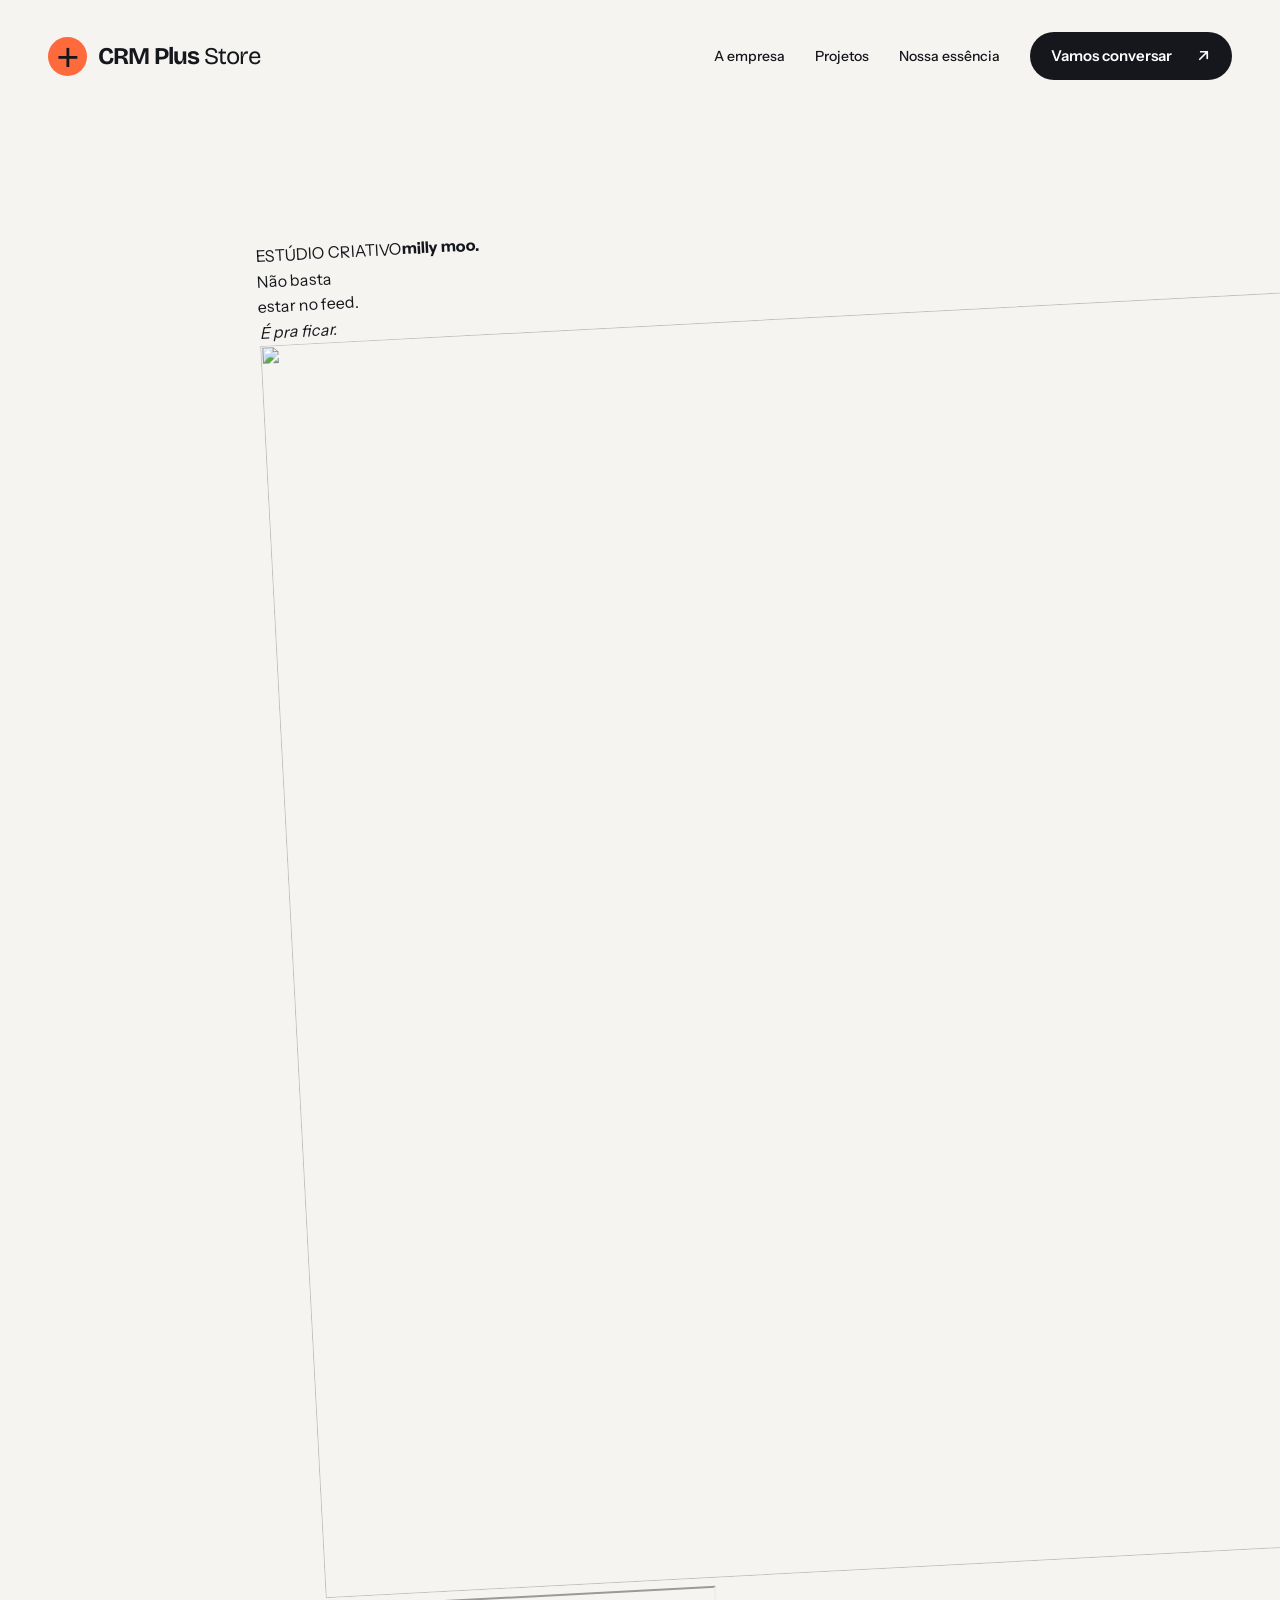
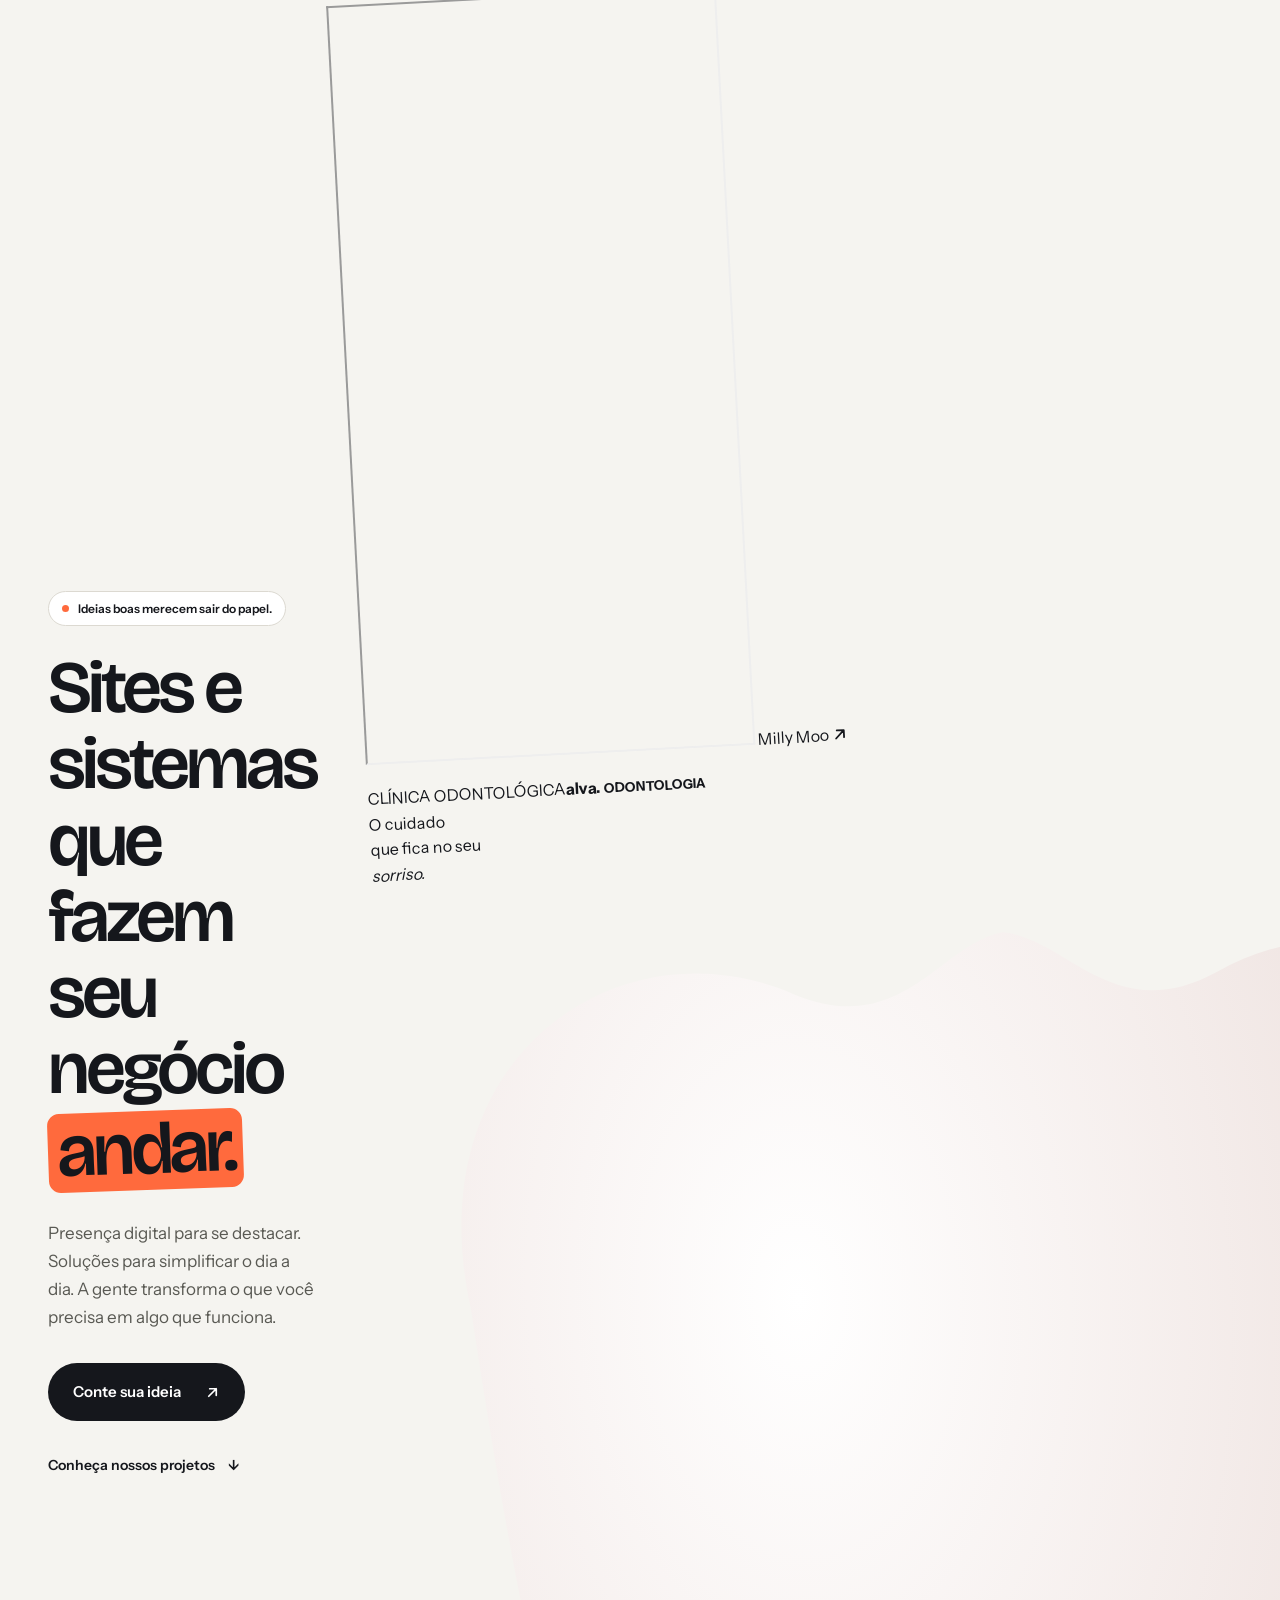
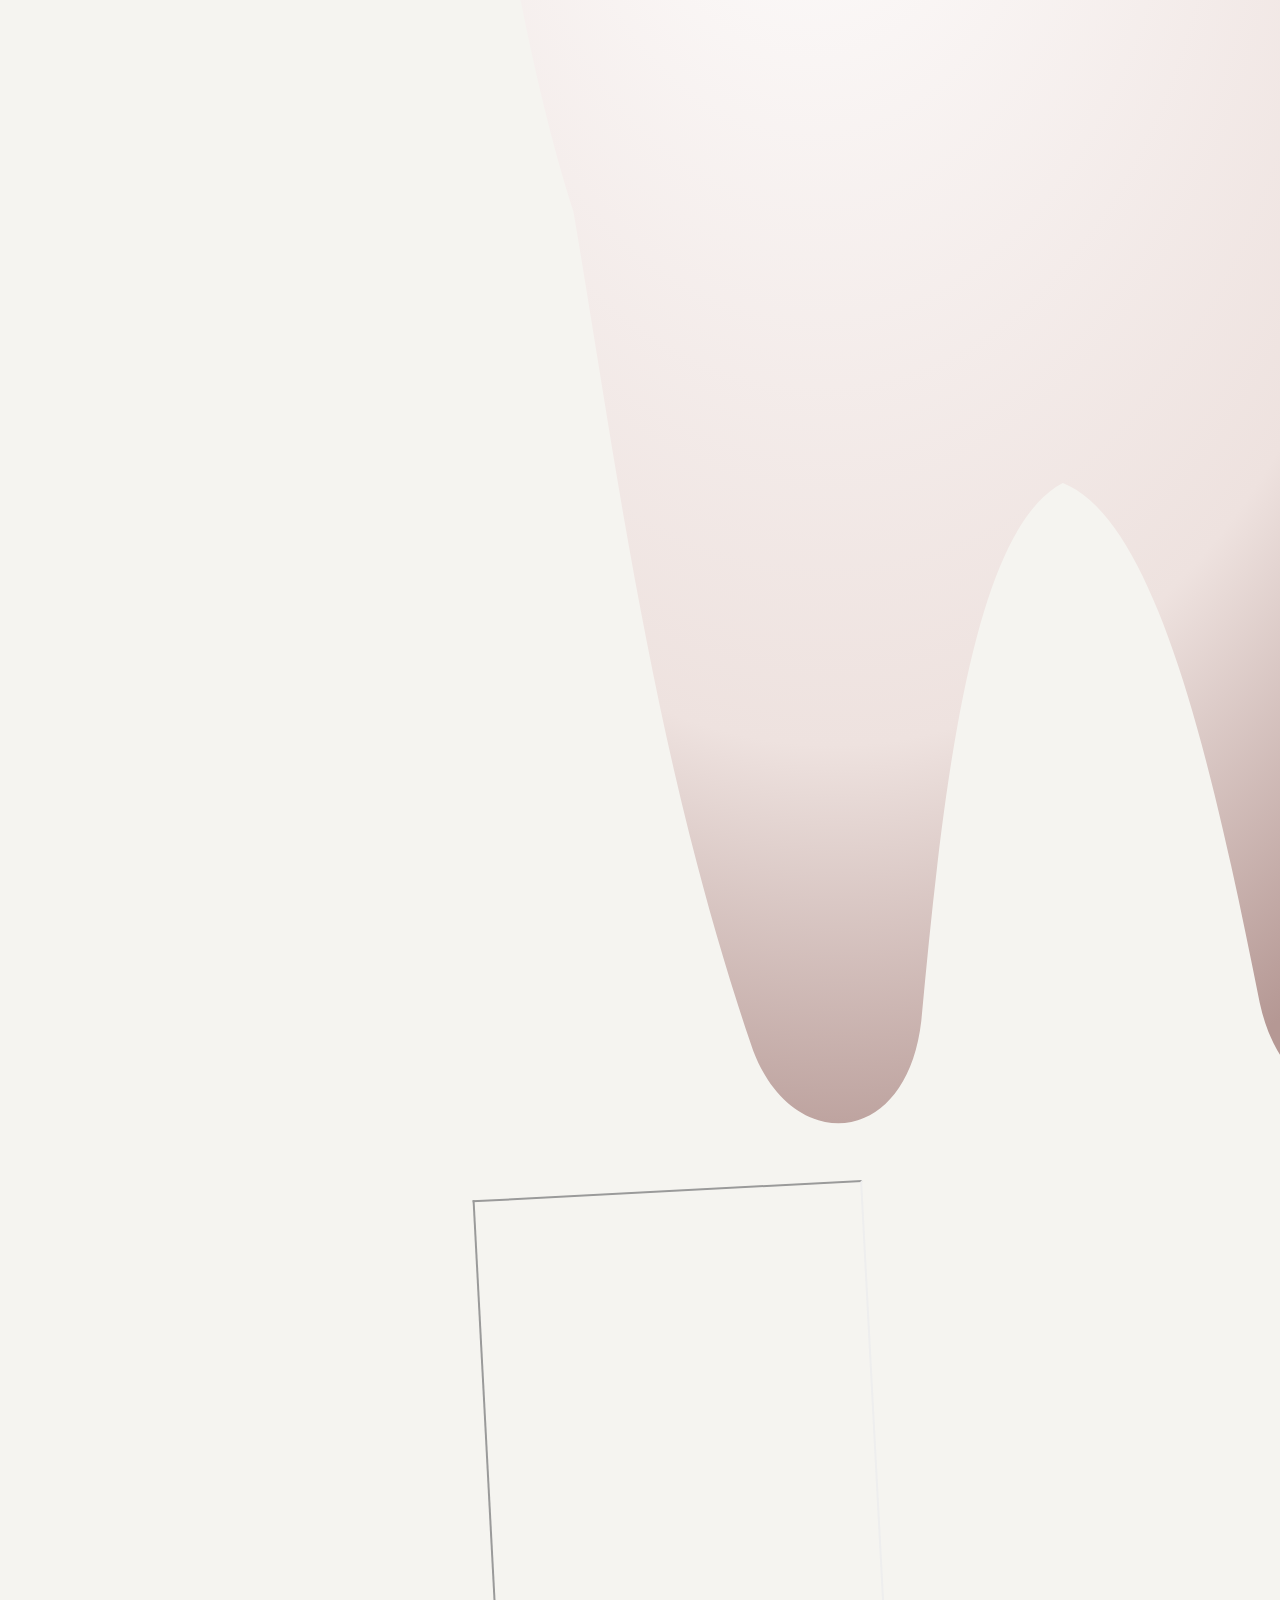
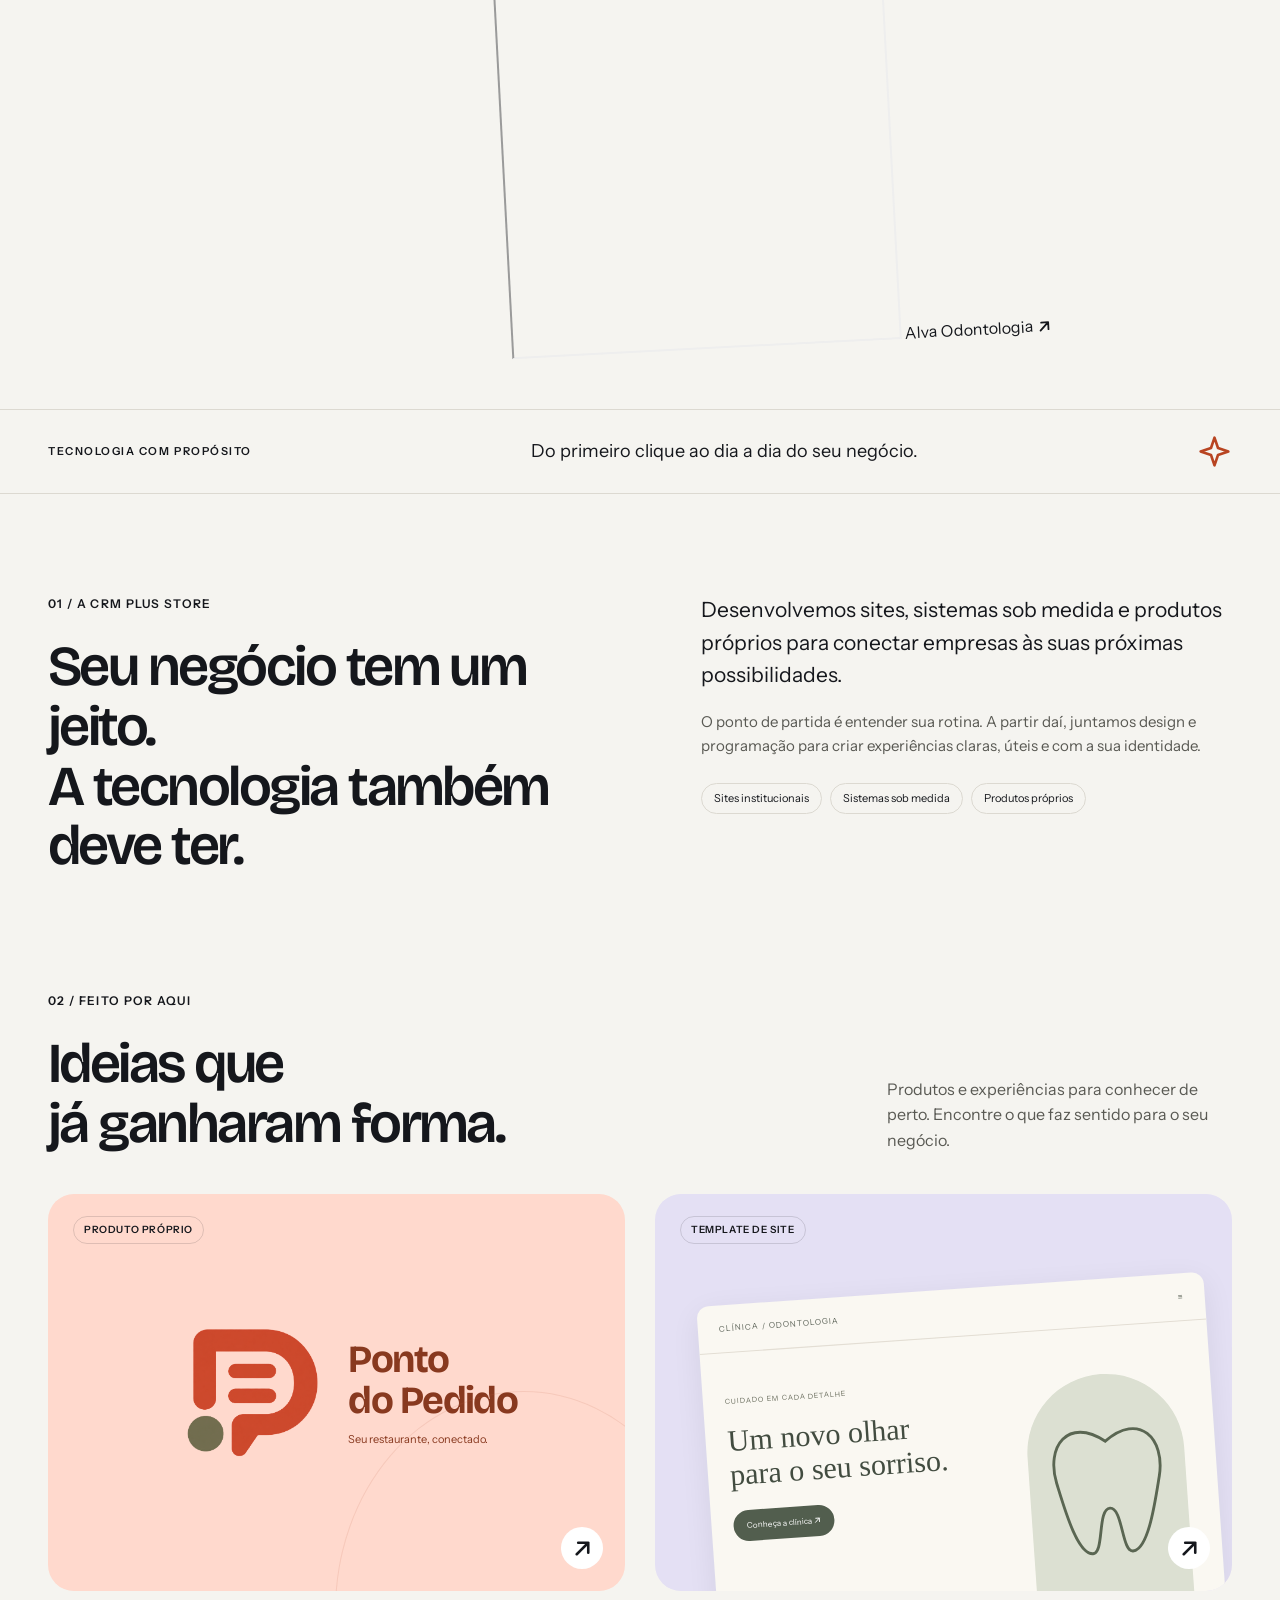
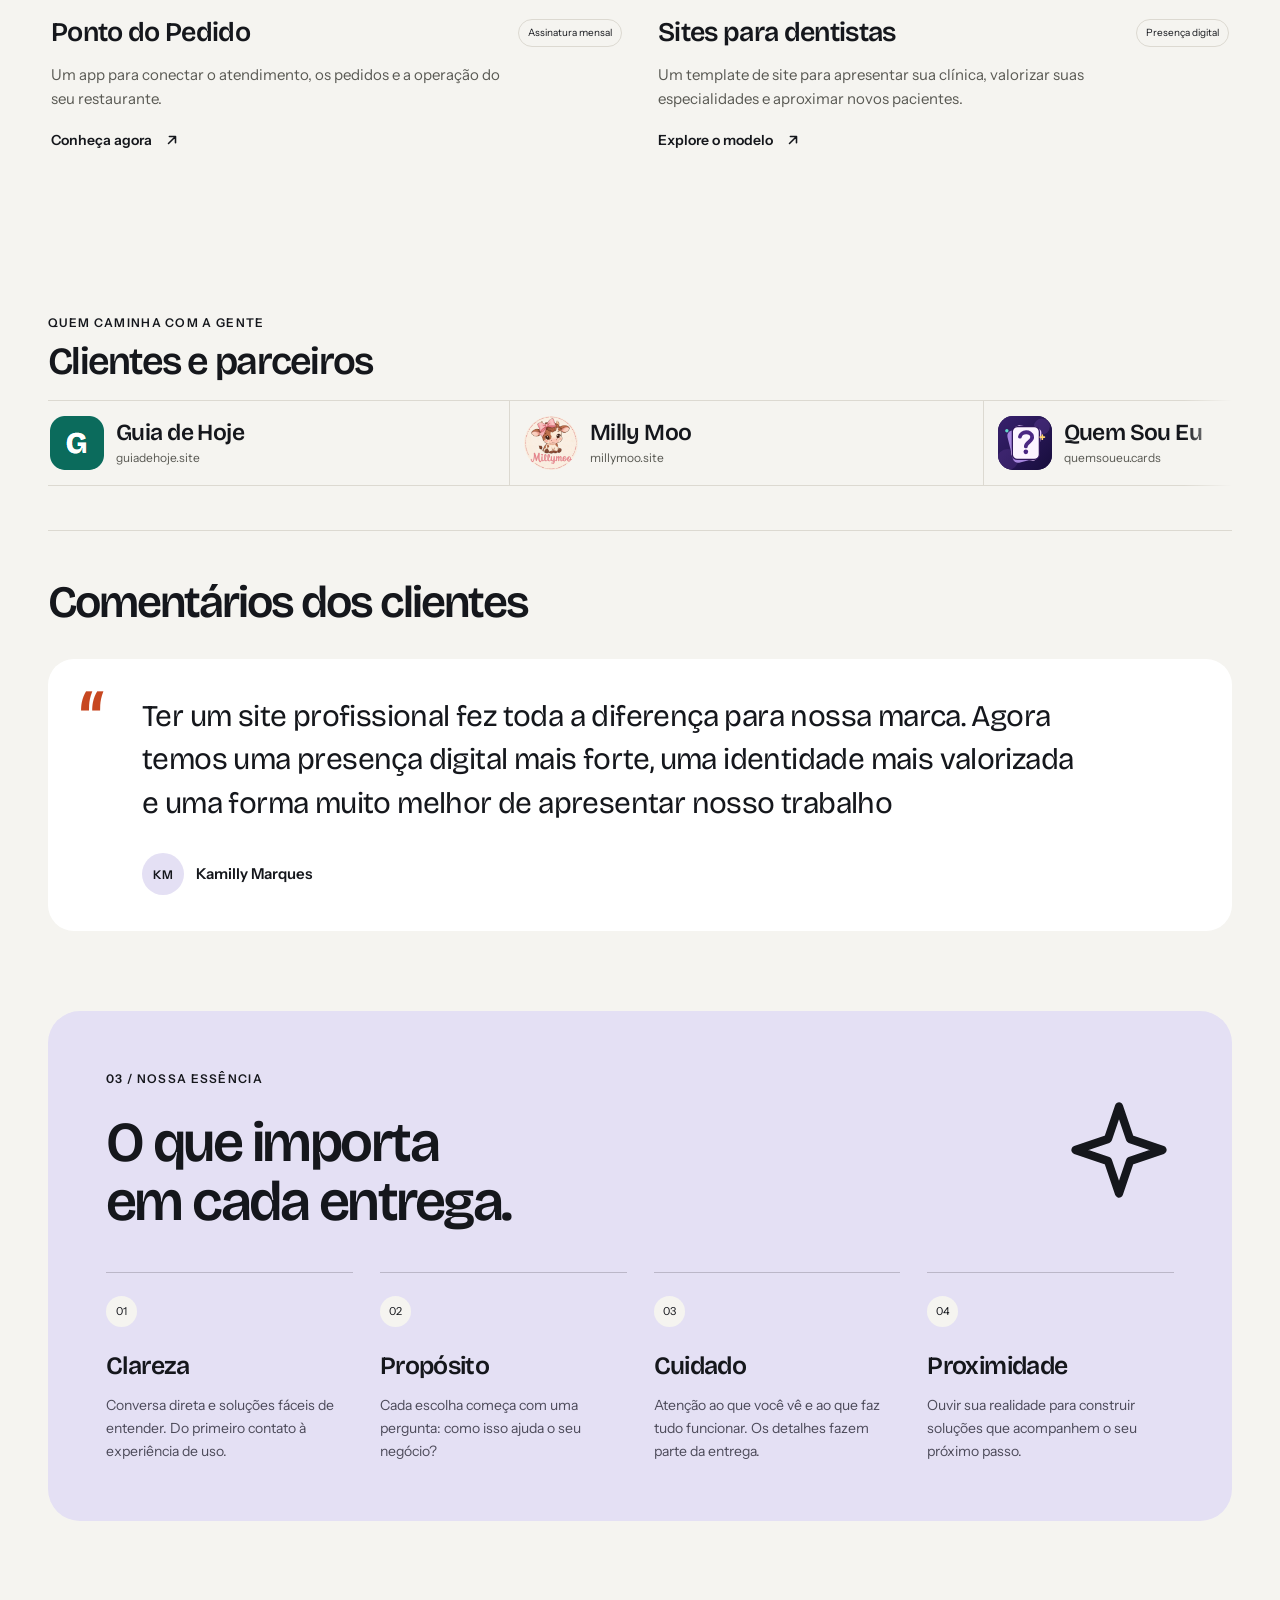
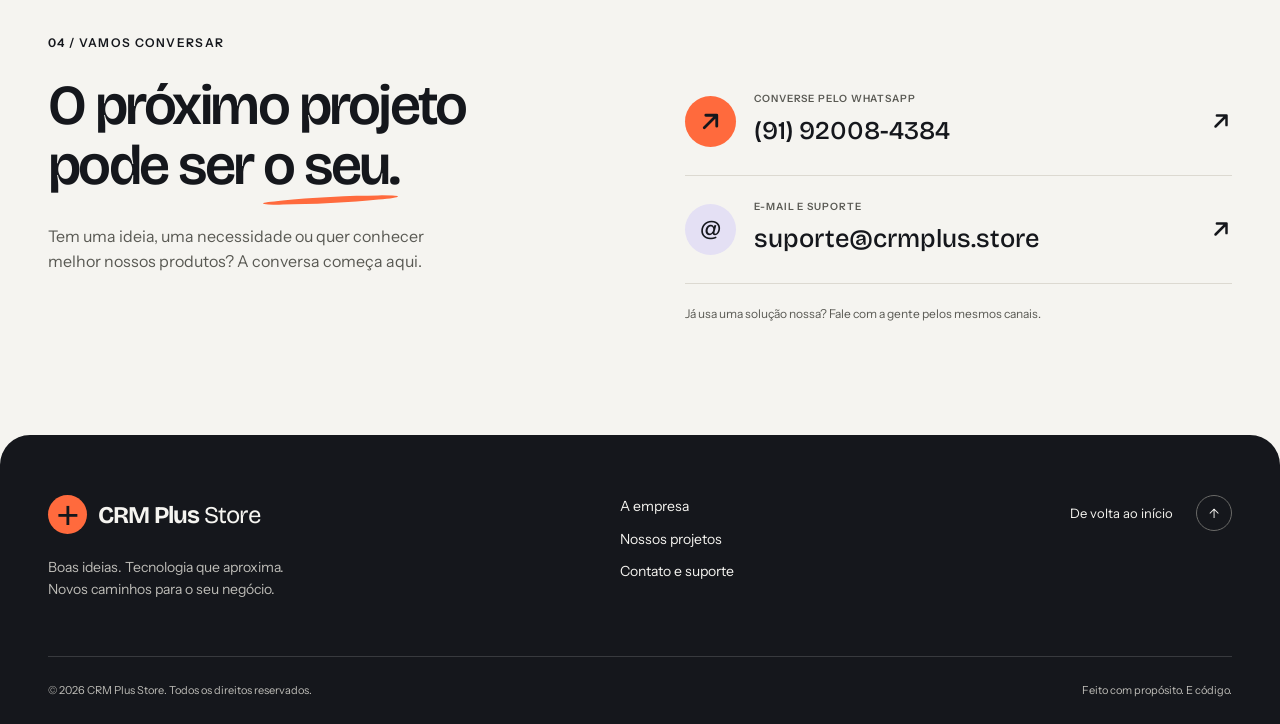
==== index.html @ fe1ead74 "Troca quatro quadros por vitrines reais dos apps" ====
<!doctype html>
<html lang="pt-BR">
<head>
<meta charset="utf-8"><meta name="viewport" content="width=device-width,initial-scale=1">
<title>CRM Plus Store | Desenvolvimento de Sites e Sistemas</title>
<meta name="description" content="Desenvolvimento de sites institucionais, sistemas sob medida e produtos próprios. Conheça a CRM Plus Store e converse sobre seu projeto pelo WhatsApp.">
<meta name="theme-color" content="#f5f4f0"><link rel="canonical" href="https://crmplus.store/">
<meta property="og:title" content="CRM Plus Store | Desenvolvimento de Sites e Sistemas"><meta property="og:description" content="Desenvolvimento de sites institucionais, sistemas sob medida e produtos próprios. Conheça a CRM Plus Store e converse sobre seu projeto pelo WhatsApp."><meta property="og:type" content="website"><meta property="og:url" content="https://crmplus.store/"><meta property="og:locale" content="pt_BR">
<link rel="icon" href="assets/favicon.svg" type="image/svg+xml"><link rel="preload" href="assets/bricolage.woff2" as="font" type="font/woff2" crossorigin><link rel="stylesheet" href="styles.css"><script src="script.js" defer></script>
<meta name="robots" content="index,follow,max-image-preview:large">
<meta property="og:site_name" content="CRM Plus Store">
<meta property="og:image" content="https://crmplus.store/assets/og-crmplus.png">
<meta property="og:image:width" content="1200"><meta property="og:image:height" content="630">
<meta property="og:image:type" content="image/png">
<meta property="og:image:alt" content="CRM Plus Store — Sites e sistemas para seu negócio andar.">
<meta name="twitter:card" content="summary_large_image">
<meta name="twitter:title" content="CRM Plus Store | Desenvolvimento de Sites e Sistemas">
<meta name="twitter:description" content="Desenvolvimento de sites institucionais, sistemas sob medida e produtos próprios. Conheça a CRM Plus Store e converse sobre seu projeto pelo WhatsApp.">
<meta name="twitter:image" content="https://crmplus.store/assets/og-crmplus.png">
<meta name="twitter:image:alt" content="CRM Plus Store — Sites e sistemas para seu negócio andar.">
<script type="application/ld+json">{"@context":"https://schema.org","@graph":[{"@type":"Organization","@id":"https://crmplus.store/#organization","name":"CRM Plus Store","url":"https://crmplus.store/","email":"suporte@crmplus.store","telephone":"+5591920084384","contactPoint":{"@type":"ContactPoint","contactType":"customer support","telephone":"+5591920084384","email":"suporte@crmplus.store","availableLanguage":"Portuguese"}},{"@type":"WebSite","@id":"https://crmplus.store/#website","url":"https://crmplus.store/","name":"CRM Plus Store","inLanguage":"pt-BR","publisher":{"@id":"https://crmplus.store/#organization"}},{"@type":"WebPage","@id":"https://crmplus.store/#webpage","url":"https://crmplus.store/","name":"CRM Plus Store | Desenvolvimento de Sites e Sistemas","description":"Desenvolvimento de sites institucionais, sistemas sob medida e produtos próprios. Conheça a CRM Plus Store e converse sobre seu projeto pelo WhatsApp.","inLanguage":"pt-BR","isPartOf":{"@id":"https://crmplus.store/#website"},"about":{"@id":"https://crmplus.store/#organization"}}]}</script>
</head>
<body id="topo">
<a class="skip" href="#principal">Pular para o conteúdo</a>
<header class="header wrap"><a class="brand" href="#topo" aria-label="CRM Plus Store — início"><span class="brand-mark" aria-hidden="true">+</span><span>CRM Plus <span class="brand-light">Store</span></span></a><button class="menu-toggle" aria-expanded="false" aria-controls="menu">Menu <span aria-hidden="true">+</span></button><nav id="menu" aria-label="Principal"><a href="#sobre">A empresa</a><a href="#projetos">Projetos</a><a href="#valores">Nossa essência</a><a class="button small" href="#contato">Vamos conversar <span aria-hidden="true"><svg class="inline-icon" aria-hidden="true" viewBox="0 0 16 16" focusable="false"><path d="M4 12 12 4M5 4h7v7"/></svg></span></a></nav></header>
<main id="principal">
<section class="hero wrap" aria-labelledby="hero-title"><div class="hero-copy"><span class="eyebrow pill"><i></i> Ideias boas merecem sair do papel.</span><h1 id="hero-title">Sites e sistemas que fazem seu negócio <span class="highlight">andar.</span></h1><p>Presença digital para se destacar. Soluções para simplificar o dia a dia. A gente transforma o que você precisa em algo que funciona.</p><div class="actions"><a class="button" href="https://wa.me/5591920084384?text=Ol%C3%A1!%20Quero%20conversar%20sobre%20um%20projeto." target="_blank" rel="noopener noreferrer">Conte sua ideia <span aria-hidden="true"><svg class="inline-icon" aria-hidden="true" viewBox="0 0 16 16" focusable="false"><path d="M4 12 12 4M5 4h7v7"/></svg></span></a><a class="text-link" href="#projetos">Conheça nossos projetos <span aria-hidden="true">↓</span></a></div></div>
<div class="hero-art" aria-label="Prévias dos projetos da CRM Plus Store">
<div class="showcase-tile showcase-milly" data-live-url="https://millymoo.site/" aria-label="Milly Moo">
<div class="showcase-backup showcase-backup-milly" aria-hidden="true"><span class="backup-kicker">ESTÚDIO CRIATIVO</span><strong>milly moo<span>.</span></strong><p>Não basta<br>estar no feed.<br><em>É pra ficar.</em></p><img src="https://millymoo.site/assets/milly-mascote.webp" alt="" width="1254" height="1254" decoding="async" loading="lazy"/></div>
<iframe class="showcase-frame" title="Prévia do site Milly Moo" aria-hidden="true" tabindex="-1" width="390" height="760" loading="lazy" sandbox="allow-scripts allow-same-origin" referrerpolicy="strict-origin-when-cross-origin"></iframe>
<a class="showcase-hitarea" href="https://millymoo.site/" target="_blank" rel="noopener noreferrer" aria-label="Abrir Milly Moo em uma nova aba"><span class="showcase-caption">Milly Moo <svg class="inline-icon" aria-hidden="true" viewBox="0 0 16 16" focusable="false"><path d="M4 12 12 4M5 4h7v7"/></svg></span></a>
</div>
<div class="showcase-tile showcase-pedido" data-live-url="https://pontodopedido.vercel.app/" aria-label="Ponto do Pedido">
<div class="showcase-backup showcase-backup-pedido" aria-hidden="true"><span class="backup-kicker">GESTÃO PARA RESTAURANTES</span><img src="assets/ponto-do-pedido.png" alt="" width="1280" height="1280" decoding="async" loading="lazy"/><strong>Ponto do<br>Pedido</strong><small>Seu restaurante, conectado.</small></div>
<iframe class="showcase-frame" title="Prévia do site Ponto do Pedido" aria-hidden="true" tabindex="-1" width="390" height="760" loading="lazy" sandbox="allow-scripts allow-same-origin" referrerpolicy="strict-origin-when-cross-origin"></iframe>
<a class="showcase-hitarea" href="https://pontodopedido.vercel.app/" target="_blank" rel="noopener noreferrer" aria-label="Abrir Ponto do Pedido em uma nova aba"><span class="showcase-caption">Ponto do Pedido <svg class="inline-icon" aria-hidden="true" viewBox="0 0 16 16" focusable="false"><path d="M4 12 12 4M5 4h7v7"/></svg></span></a>
</div>
<div class="showcase-tile showcase-alva" data-live-url="https://site-dentista-peach.vercel.app/" aria-label="Alva Odontologia">
<div class="showcase-backup showcase-backup-alva" aria-hidden="true"><span class="backup-kicker">CLÍNICA ODONTOLÓGICA</span><strong>alva<span>.</span><small> ODONTOLOGIA</small></strong><p>O cuidado<br>que fica no seu<br><em>sorriso.</em></p><span class="backup-arch"><svg viewBox="52 50 296 450" fill="none" aria-hidden="true"><defs><radialGradient id="showcase-tooth" cx="30%" cy="20%" r="84%"><stop stop-color="#fff"/><stop offset=".7" stop-color="#eee2df"/><stop offset="1" stop-color="#b59894"/></radialGradient></defs><path d="M70 150 C60 90 110 60 150 80 C175 92 185 70 200 68 C215 70 225 92 250 80 C290 60 340 90 330 150 C325 200 320 240 312 270 C305 330 300 400 280 470 C272 495 245 495 240 465 C232 410 222 350 200 340 C178 350 168 410 160 465 C155 495 128 495 120 470 C100 400 95 330 88 270 C80 240 75 200 70 150 Z" fill="url(#showcase-tooth)"/></svg></span></div>
<iframe class="showcase-frame" title="Prévia do site Alva Odontologia" aria-hidden="true" tabindex="-1" width="390" height="760" loading="lazy" sandbox="allow-scripts allow-same-origin" referrerpolicy="strict-origin-when-cross-origin"></iframe>
<a class="showcase-hitarea" href="https://site-dentista-peach.vercel.app/" target="_blank" rel="noopener noreferrer" aria-label="Abrir Alva Odontologia em uma nova aba"><span class="showcase-caption">Alva Odontologia <svg class="inline-icon" aria-hidden="true" viewBox="0 0 16 16" focusable="false"><path d="M4 12 12 4M5 4h7v7"/></svg></span></a>
</div>
<div class="showcase-tile showcase-vendas" data-live-url="https://crmplus-vendas.vercel.app/" aria-label="CRM PLUS Vendas">
<div class="showcase-backup showcase-backup-vendas" aria-hidden="true"><span class="backup-kicker">CRM COMERCIAL</span><strong>crm<span>plus</span></strong><small>VENDAS</small><p>Seus melhores negócios<br>começam com <em>clareza.</em></p><span class="backup-sale-art"><i></i><i></i><i></i></span></div>
<iframe class="showcase-frame" title="Prévia do site CRM PLUS Vendas" aria-hidden="true" tabindex="-1" width="390" height="760" loading="lazy" sandbox="allow-scripts allow-same-origin" referrerpolicy="strict-origin-when-cross-origin"></iframe>
<a class="showcase-hitarea" href="https://crmplus-vendas.vercel.app/" target="_blank" rel="noopener noreferrer" aria-label="Abrir CRM PLUS Vendas em uma nova aba"><span class="showcase-caption">CRM PLUS Vendas <svg class="inline-icon" aria-hidden="true" viewBox="0 0 16 16" focusable="false"><path d="M4 12 12 4M5 4h7v7"/></svg></span></a>
</div>
</div>
</section>
<div class="intro-strip"><div class="wrap"><span>TECNOLOGIA COM PROPÓSITO</span><p>Do primeiro clique ao dia a dia do seu negócio.</p><span class="strip-plus" aria-hidden="true"><svg class="inline-icon" aria-hidden="true" viewBox="0 0 24 24" focusable="false"><path d="M12 2.5 14.4 9.6 21.5 12l-7.1 2.4L12 21.5l-2.4-7.1L2.5 12l7.1-2.4L12 2.5Z"/></svg></span></div></div>
<section id="sobre" class="about wrap section"><div><span class="eyebrow">01 / A CRM Plus Store</span><h2>Seu negócio tem um jeito.<br>A tecnologia também deve ter.</h2></div><div class="about-copy"><p>Desenvolvemos sites, sistemas sob medida e produtos próprios para conectar empresas às suas próximas possibilidades.</p><p>O ponto de partida é entender sua rotina. A partir daí, juntamos design e programação para criar experiências claras, úteis e com a sua identidade.</p><div class="service-tags"><span>Sites institucionais</span><span>Sistemas sob medida</span><span>Produtos próprios</span></div></div></section>
<section id="projetos" class="projects wrap section"><div class="section-heading"><div><span class="eyebrow">02 / Feito por aqui</span><h2>Ideias que<br>já ganharam forma.</h2></div><p>Produtos e experiências para conhecer de perto. Encontre o que faz sentido para o seu negócio.</p></div>
<div class="project-grid"><article class="project"><a class="project-visual restaurant" href="https://pontodopedido.vercel.app/" target="_blank" rel="noopener noreferrer" aria-label="Conhecer Ponto do Pedido, abre em nova aba"><span class="project-tag">PRODUTO PRÓPRIO</span><div class="restaurant-brand"><img src="assets/ponto-do-pedido.png" alt="" width="1280" height="1280" loading="lazy"><span>Ponto<br>do Pedido<span class="restaurant-sub">Seu restaurante, conectado.</span></span></div><span class="round-arrow" aria-hidden="true"><svg class="inline-icon" aria-hidden="true" viewBox="0 0 16 16" focusable="false"><path d="M4 12 12 4M5 4h7v7"/></svg></span></a><div class="project-copy"><div class="project-heading"><h3>Ponto do Pedido</h3><span class="category">Assinatura mensal</span></div><p>Um app para conectar o atendimento, os pedidos e a operação do seu restaurante.</p><a class="text-link" href="https://pontodopedido.vercel.app/" target="_blank" rel="noopener noreferrer">Conheça agora <span aria-hidden="true"><svg class="inline-icon" aria-hidden="true" viewBox="0 0 16 16" focusable="false"><path d="M4 12 12 4M5 4h7v7"/></svg></span></a></div></article>
<article class="project"><a class="project-visual dentistry" href="https://site-dentista-peach.vercel.app/" target="_blank" rel="noopener noreferrer" aria-label="Ver template de site odontológico, abre em nova aba"><span class="project-tag">TEMPLATE DE SITE</span><div class="dental-window" aria-hidden="true"><div class="window-top"><span>CLÍNICA / ODONTOLOGIA</span><span>≡</span></div><div class="dental-body"><small>CUIDADO EM CADA DETALHE</small><strong>Um novo olhar<br>para o seu sorriso.</strong><span class="mini-button">Conheça a clínica <svg class="inline-icon" aria-hidden="true" viewBox="0 0 16 16" focusable="false"><path d="M4 12 12 4M5 4h7v7"/></svg></span></div><div class="dental-arch"><svg viewBox="0 0 100 120" fill="none"><path d="M50 24C25 5 8 25 14 51c4 17 11 51 22 51 8 0 5-31 14-31s6 31 14 31c11 0 18-34 22-51C92 25 75 5 50 24Z" stroke="currentColor" stroke-width="2"/></svg></div></div><span class="round-arrow" aria-hidden="true"><svg class="inline-icon" aria-hidden="true" viewBox="0 0 16 16" focusable="false"><path d="M4 12 12 4M5 4h7v7"/></svg></span></a><div class="project-copy"><div class="project-heading"><h3>Sites para dentistas</h3><span class="category">Presença digital</span></div><p>Um template de site para apresentar sua clínica, valorizar suas especialidades e aproximar novos pacientes.</p><a class="text-link" href="https://site-dentista-peach.vercel.app/" target="_blank" rel="noopener noreferrer">Explore o modelo <span aria-hidden="true"><svg class="inline-icon" aria-hidden="true" viewBox="0 0 16 16" focusable="false"><path d="M4 12 12 4M5 4h7v7"/></svg></span></a></div></article></div>
</section>
<section id="clientes" class="partners wrap section" aria-labelledby="clientes-title">
<span class="eyebrow">Quem caminha com a gente</span>
<h2 id="clientes-title">Clientes e parceiros</h2>
<div class="partners-carousel" aria-label="Clientes e parceiros" aria-roledescription="carrossel">
<div class="partners-viewport"><div class="partners-track">
<a class="partner" href="https://guiadehoje.site/" target="_blank" rel="noopener noreferrer" aria-label="Visitar Guia de Hoje, abre em nova aba">
<span class="partner-icon partner-guide" aria-hidden="true"><img src="assets/guia-de-hoje.png" alt="" width="321" height="79" loading="lazy"></span>
<span class="partner-name"><strong>Guia de Hoje</strong><span>guiadehoje.site</span></span>
</a>
<a class="partner" href="https://millymoo.site/" target="_blank" rel="noopener noreferrer" aria-label="Visitar Milly Moo, abre em nova aba">
<span class="partner-icon partner-milly"><img src="assets/milly-moo.png" alt="" width="1600" height="1600" loading="lazy" decoding="async"></span>
<span class="partner-name"><strong>Milly Moo</strong><span>millymoo.site</span></span>
</a>
<a class="partner" href="https://quemsoueu.cards/" target="_blank" rel="noopener noreferrer" aria-label="Visitar Quem Sou Eu, abre em nova aba">
<span class="partner-icon partner-quem" aria-hidden="true"><img src="assets/quem-sou-eu.svg" alt="" width="128" height="128" loading="lazy"></span>
<span class="partner-name"><strong>Quem Sou Eu</strong><span>quemsoueu.cards</span></span>
</a>
</div></div>
</div>
</section>
<section id="comentarios" class="testimonials wrap" aria-labelledby="comentarios-title">
<div class="testimonial-panel">
<h2 id="comentarios-title">Comentários dos clientes</h2>
<figure class="testimonial">
<span class="testimonial-quote" aria-hidden="true">“</span>
<blockquote><p>Ter um site profissional fez toda a diferença para nossa marca. Agora temos uma presença digital mais forte, uma identidade mais valorizada e uma forma muito melhor de apresentar nosso trabalho</p></blockquote>
<figcaption><span class="testimonial-initials" aria-hidden="true">KM</span><span>Kamilly Marques</span></figcaption>
</figure>
</div>
</section>
<section id="valores" class="values wrap"><div class="values-panel"><div class="section-heading"><div><span class="eyebrow">03 / Nossa essência</span><h2>O que importa<br>em cada entrega.</h2></div><span class="values-flower" aria-hidden="true"><svg class="inline-icon" aria-hidden="true" viewBox="0 0 24 24" focusable="false"><path d="M12 2.5 14.4 9.6 21.5 12l-7.1 2.4L12 21.5l-2.4-7.1L2.5 12l7.1-2.4L12 2.5Z"/></svg></span></div><div class="values-grid"><article><span class="number">01</span><h3>Clareza</h3><p>Conversa direta e soluções fáceis de entender. Do primeiro contato à experiência de uso.</p></article><article><span class="number">02</span><h3>Propósito</h3><p>Cada escolha começa com uma pergunta: como isso ajuda o seu negócio?</p></article><article><span class="number">03</span><h3>Cuidado</h3><p>Atenção ao que você vê e ao que faz tudo funcionar. Os detalhes fazem parte da entrega.</p></article><article><span class="number">04</span><h3>Proximidade</h3><p>Ouvir sua realidade para construir soluções que acompanhem o seu próximo passo.</p></article></div></div></section>
<section id="contato" class="contact wrap section"><div><span class="eyebrow">04 / Vamos conversar</span><h2>O próximo projeto<br>pode ser <span class="underline">o seu.</span></h2><p>Tem uma ideia, uma necessidade ou quer conhecer melhor nossos produtos? A conversa começa aqui.</p></div><div class="contact-links"><a href="https://wa.me/5591920084384?text=Ol%C3%A1!%20Vim%20pelo%20site%20da%20CRM%20Plus%20Store." target="_blank" rel="noopener noreferrer"><span class="contact-icon coral" aria-hidden="true"><svg class="inline-icon" aria-hidden="true" viewBox="0 0 16 16" focusable="false"><path d="M4 12 12 4M5 4h7v7"/></svg></span><span><small>CONVERSE PELO WHATSAPP</small><strong>(91) 92008-4384</strong></span><span class="contact-arrow" aria-hidden="true"><svg class="inline-icon" aria-hidden="true" viewBox="0 0 16 16" focusable="false"><path d="M4 12 12 4M5 4h7v7"/></svg></span></a><a href="mailto:suporte@crmplus.store"><span class="contact-icon lavender" aria-hidden="true">@</span><span><small>E-MAIL E SUPORTE</small><strong>suporte@crmplus.store</strong></span><span class="contact-arrow" aria-hidden="true"><svg class="inline-icon" aria-hidden="true" viewBox="0 0 16 16" focusable="false"><path d="M4 12 12 4M5 4h7v7"/></svg></span></a><p class="contact-note">Já usa uma solução nossa? Fale com a gente pelos mesmos canais.</p></div></section>
</main>
<footer><div class="wrap"><div class="footer-main"><div><a class="brand" href="#topo"><span class="brand-mark" aria-hidden="true">+</span><span>CRM Plus <span class="brand-light">Store</span></span></a><p>Boas ideias. Tecnologia que aproxima.<br>Novos caminhos para o seu negócio.</p></div><nav aria-label="Rodapé"><a href="#sobre">A empresa</a><a href="#projetos">Nossos projetos</a><a href="#contato">Contato e suporte</a></nav><a class="back-top" href="#topo">De volta ao início <span aria-hidden="true">↑</span></a></div><div class="footer-bottom"><span>© <span id="year">2026</span> CRM Plus Store. Todos os direitos reservados.</span><span>Feito com propósito. E código.</span></div></div></footer>
</body></html>
---- styles.css ----
@font-face{font-family:Bricolage;src:url('assets/bricolage.woff2') format('woff2');font-weight:400 800;font-display:swap}@font-face{font-family:Instrument;src:url('assets/instrument.woff2') format('woff2');font-weight:400 700;font-display:swap}
:root{--paper:#f5f4f0;--ink:#15171c;--muted:#595953;--coral:#ff6a3d;--lavender:#e4e0f4;--line:#dcd9d1}*{box-sizing:border-box}html{scroll-behavior:smooth;scroll-padding-top:28px}body{margin:0;background:var(--paper);color:var(--ink);font-family:Instrument,Arial,sans-serif;line-height:1.6}a{color:inherit;text-decoration:none}button{font:inherit}a,button{-webkit-tap-highlight-color:transparent}a:focus-visible,button:focus-visible{outline:3px solid #b64220;outline-offset:6px}::selection{background:var(--coral);color:var(--ink)}h1,h2,h3,p{margin:0}h1,h2,h3,.brand,.sticker{font-family:Bricolage,Arial,sans-serif}h1,h2,h3{font-weight:600}h2{font-size:clamp(35px,4.4vw,60px);line-height:1.06;letter-spacing:-.045em}h3{font-size:27px;line-height:1.2;letter-spacing:-.025em}.wrap{width:min(1240px,calc(100% - 96px));margin-inline:auto}.section{padding-block:100px}.header{display:flex;align-items:center;justify-content:space-between;min-height:112px;gap:24px}.brand{display:inline-flex;align-items:center;gap:11px;font-weight:700;font-size:24px;white-space:nowrap;letter-spacing:-.8px}.brand-light{font-weight:400}.brand-mark{width:39px;height:39px;border-radius:50%;background:var(--coral);color:var(--ink);display:grid;place-items:center;font:400 39px/1 Arial}.header nav{display:flex;align-items:center;gap:30px;font-size:14px;font-weight:500}.header nav>a:not(.button):hover{color:#ae3c19}.button{background:var(--ink);color:white;display:inline-flex;align-items:center;justify-content:center;gap:24px;padding:17px 25px;border-radius:40px;font-size:15px;font-weight:600;transition:transform .2s,background .2s}.button:hover{transform:translateY(-3px);background:#33353b}.button.small{padding:12px 21px}.menu-toggle{display:none}.hero{display:grid;grid-template-columns:1.1fr 1fr;gap:66px;align-items:center;padding-block:62px 105px}.eyebrow{display:block;font-size:12px;letter-spacing:.11em;font-weight:600;text-transform:uppercase;margin-bottom:24px}.pill{display:inline-flex;gap:9px;align-items:center;text-transform:none;letter-spacing:0;background:#fff;border:1px solid var(--line);border-radius:30px;padding:7px 13px;font-size:12px;margin-bottom:24px}.pill i{width:7px;height:7px;border-radius:50%;background:var(--coral)}h1{font-size:clamp(46px,5.75vw,80px);line-height:1.035;letter-spacing:-.055em;max-width:640px}.highlight{background:var(--coral);border-radius:12px;padding:0 .12em .04em;display:inline-block;transform:rotate(-2deg);margin-top:4px}.hero-copy>p{font-size:17px;color:var(--muted);max-width:480px;margin-top:29px;line-height:1.65}.actions{display:flex;align-items:center;gap:23px;margin-top:32px;flex-wrap:wrap}.text-link{display:inline-flex;gap:13px;align-items:center;font-size:14px;font-weight:600;padding-block:10px}.text-link:hover{text-decoration:underline;text-underline-offset:5px}.hero-art{display:grid;grid-template-columns:1fr 1fr;gap:14px;position:relative;transform:rotate(-3deg)}.tile{aspect-ratio:1;border-radius:29px;position:relative;overflow:hidden}.lavender{background:var(--lavender)}.coral{background:var(--coral)}.cream{background:#fffcf6;border:1px solid var(--line)}.dark{background:var(--ink)}.disc{position:absolute;width:67%;height:67%;border-radius:50%;background:var(--ink);left:16%;top:11%}
/* Miniatura fiel à identidade da Milly Moo no quadro destacado do hero. */
.tile-milly{display:block;background:#edafbd;color:#2c1b18;isolation:isolate;text-decoration:none;transform:translateZ(0)}
.tile-milly:hover .milly-site-mascot{transform:rotate(-5deg) scale(1.045)}
.tile-milly:focus-visible{outline:3px solid #85233e;outline-offset:4px}
.milly-site-top{position:absolute;inset:0 0 auto;display:flex;align-items:center;justify-content:space-between;padding:7% 8% 5%;border-bottom:1px solid #2c1b1824;z-index:3}
.milly-site-top strong{font-family:Bricolage,Arial,sans-serif;font-size:clamp(13px,1.8vw,22px);font-weight:800;letter-spacing:-.065em;line-height:1}
.milly-site-top strong>span{color:#85233e}
.milly-site-lines{display:grid;gap:4px;width:13px}
.milly-site-lines i{height:1.5px;width:100%;background:#2c1b18}
.milly-site-kicker{position:absolute;top:28%;left:8%;z-index:2;font-size:clamp(6px,.65vw,9px);font-weight:700;letter-spacing:.1em;line-height:1.2}
.milly-site-headline{position:absolute;top:37%;left:8%;z-index:3;max-width:85%;font-family:Bricolage,Arial,sans-serif;font-size:clamp(15px,2.55vw,32px);font-weight:700;letter-spacing:-.06em;line-height:1.06}
.milly-site-headline em{font:italic 600 1.08em Georgia,serif;letter-spacing:-.05em}
.milly-outline{color:transparent;-webkit-text-stroke:1px #2c1b18}
.milly-site-disc{position:absolute;bottom:-9%;right:-17%;width:73%;height:70%;border-radius:50%;background:#f9ebd8;transform:rotate(-12deg);z-index:1}
.milly-site-mascot{position:absolute;right:-18%;bottom:-19%;width:70%;height:74%;object-fit:contain;z-index:2;transform:rotate(-8deg);transition:transform .35s ease}
.milly-site-caption{position:absolute;bottom:8%;left:8%;z-index:4;padding:4px 7px;background:#fffaf2e8;font-size:clamp(7px,.72vw,10px);font-weight:700;letter-spacing:.01em;border-radius:4px}
.milly-site-caption>span{margin-left:4px}

/* Miniatura do template Alva Odontologia — composição leve e clicável, sem carregar o 3D. */
.tile-odonto{display:block;position:relative;background:#fcfaf8;color:#1f1719;border:1px solid #e6dcd9;isolation:isolate;text-decoration:none}
.tile-odonto:focus-visible{outline:3px solid #5b1626;outline-offset:4px}
.odonto-top{position:absolute;inset:0 0 auto;z-index:3;display:flex;align-items:center;gap:5px;padding:7% 7% 5%;border-bottom:1px solid #e6dcd9}
.odonto-top strong{font-family:Georgia,serif;font-size:clamp(13px,1.7vw,22px);font-weight:400;line-height:1;letter-spacing:-.035em}
.odonto-top strong span{color:#5b1626}
.odonto-top>span:nth-child(2){font-size:clamp(5px,.54vw,8px);font-weight:600;letter-spacing:.11em;color:#6e6063}
.odonto-menu{display:grid;gap:4px;width:12px;margin-left:auto}
.odonto-menu i{display:block;height:1px;background:#5b1626}
.odonto-kicker{position:absolute;top:29%;left:7%;z-index:2;max-width:65%;font-size:clamp(5px,.6vw,8px);font-weight:700;letter-spacing:.12em;color:#5b1626;white-space:nowrap}
.odonto-title{position:absolute;top:39%;left:7%;z-index:3;max-width:66%;font-family:Georgia,'Times New Roman',serif;font-weight:400;font-size:clamp(15px,2.05vw,27px);line-height:1.02;letter-spacing:-.04em}
.odonto-title em{color:#5b1626;font-weight:400}
.odonto-arch{position:absolute;right:-9%;bottom:-8%;width:54%;height:77%;z-index:1;background:#5b1626;border-radius:999px 999px 0 0}
.odonto-arch::before{content:'';position:absolute;inset:-6px -6px 0;border:1px solid #e2d4d1;border-bottom:0;border-radius:999px 999px 0 0;z-index:0}
.odonto-tooth{display:block;position:absolute;top:12%;left:10%;width:80%;height:68%;filter:drop-shadow(0 6px 9px #21040a7a);transform:rotate(-9deg);transition:transform .35s ease}
.tile-odonto:hover .odonto-tooth{transform:rotate(-3deg) scale(1.05)}
.odonto-site-caption{position:absolute;bottom:7%;left:7%;z-index:3;display:inline-flex;align-items:center;gap:5px;padding:5px 7px;background:#fcfaf8ed;border:1px solid #e6dcd9;border-radius:4px;color:#5b1626;font-size:clamp(7px,.7vw,10px);font-weight:700;line-height:1.1;white-space:nowrap}
.odonto-site-caption .inline-icon{width:12px;height:12px}
@media(max-width:800px){
.odonto-top strong{font-size:clamp(13px,3vw,18px)}
.odonto-top>span:nth-child(2){font-size:clamp(5px,1.1vw,7px)}
.odonto-kicker{font-size:clamp(5px,1.2vw,7px)}
.odonto-title{font-size:clamp(14px,3.3vw,23px)}
.odonto-site-caption{font-size:clamp(7px,1.4vw,9px)}
}

@media(max-width:800px){
.milly-site-top strong{font-size:clamp(12px,3vw,19px)}
.milly-site-headline{font-size:clamp(14px,3.6vw,25px)}
.milly-site-kicker{font-size:clamp(6px,1.3vw,8px)}
.milly-site-caption{font-size:clamp(7px,1.3vw,9px)}
}
.tile-caption{position:absolute;bottom:7%;left:10%;font-size:11px;font-weight:500;letter-spacing:.02em}.dark .tile-caption{color:#e4e0f4}.quarter{position:absolute;bottom:0;left:0;width:83%;height:83%;background:var(--paper);border-top-right-radius:100%}.art-plus{position:absolute;right:10%;top:-2%;font-size:63px;font-weight:400}.arch{position:absolute;bottom:0;left:23%;width:54%;height:78%;border-radius:999px 999px 0 0;background:var(--lavender)}.arch>div{position:absolute;bottom:0;left:25%;width:50%;height:60%;border-radius:999px 999px 0 0;background:var(--coral)}.line{position:absolute;left:13%;top:42%;width:74%;height:23%;border-radius:90px;background:var(--coral);transform:rotate(-32deg)}.ring{position:absolute;width:21%;height:21%;border:2px solid var(--paper);border-radius:50%;left:17%;top:14%}.sticker{position:absolute;display:flex;gap:24px;align-items:center;padding:9px 23px;border-radius:40px;background:#fff;font-size:20px;font-weight:500;box-shadow:0 8px 22px #15171c12}.sites{left:-20px;top:43%;transform:rotate(-8deg)}.systems{right:-18px;top:52%;background:var(--ink);color:#fff;transform:rotate(8deg)}.intro-strip{border-block:1px solid var(--line)}.intro-strip .wrap{display:flex;justify-content:space-between;align-items:center;gap:20px;padding-block:24px}.intro-strip span:first-child{font-size:11px;font-weight:600;letter-spacing:.14em}.intro-strip p{font-size:18px}.strip-plus{font-size:35px;line-height:1;color:#b84421}.about{display:grid;grid-template-columns:1.05fr 1fr;gap:95px;padding-bottom:85px}.about-copy>p:first-child{font-size:21px;line-height:1.55;margin-bottom:18px}.about-copy>p:nth-child(2){color:var(--muted);font-size:15px}.service-tags{display:flex;gap:8px;flex-wrap:wrap;margin-top:25px}.service-tags span{border:1px solid var(--line);border-radius:30px;padding:6px 12px;font-size:11px}.projects{padding-top:30px}.section-heading{display:flex;align-items:end;justify-content:space-between;gap:50px;margin-bottom:40px}.section-heading>p{max-width:345px;color:var(--muted);font-size:16px}.project-grid{display:grid;grid-template-columns:1fr 1fr;gap:30px}.project{min-width:0}.project-visual{display:block;aspect-ratio:1.45;border-radius:26px;position:relative;overflow:hidden;transition:transform .25s}.project-visual:hover{transform:translateY(-5px)}.project-tag{position:absolute;left:25px;top:22px;border:1px solid #15171c24;border-radius:30px;padding:5px 10px;font-size:10px;font-weight:600;letter-spacing:.06em;z-index:2}.restaurant{background:#ffd9cd}.restaurant:after{content:'';position:absolute;width:65%;height:110%;border:1px solid #bc654b24;border-radius:50%;right:-15%;bottom:-60%;pointer-events:none}.restaurant-brand{height:100%;display:flex;align-items:center;justify-content:center;gap:5px;padding:35px}.restaurant-brand img{width:37%;height:auto;object-fit:contain;mix-blend-mode:multiply}.restaurant-brand>span{font-family:Bricolage,Arial,sans-serif;font-size:clamp(25px,3vw,43px);font-weight:700;line-height:1.05;letter-spacing:-.04em;color:#88391f}.restaurant-sub{display:block;font-family:Instrument,Arial,sans-serif;font-weight:400;font-size:11px;letter-spacing:0;margin-top:14px}.round-arrow{position:absolute;bottom:22px;right:22px;border-radius:50%;width:42px;height:42px;display:grid;place-items:center;background:#fff;font-size:23px;z-index:2}.dentistry{background:#e4e0f4}.dental-window{position:absolute;left:9%;top:24%;width:88%;height:82%;background:#faf8f2;box-shadow:0 8px 30px #15171c12;border-radius:12px 12px 0 0;transform:rotate(-4deg);overflow:hidden}.window-top{display:flex;justify-content:space-between;padding:17px 21px;border-bottom:1px solid #e3ded4;font-size:8px;letter-spacing:.12em;color:#5f665b}.dental-body{padding:33px 22px;position:relative;z-index:1}.dental-body small{font-size:7px;letter-spacing:.15em;color:#676b5b}.dental-body strong{display:block;font-family:Georgia,serif;font-weight:400;font-size:clamp(19px,2.35vw,32px);line-height:1.13;color:#424c40;margin-top:13px}.mini-button{display:inline-block;background:#525e4e;color:white;border-radius:30px;font-size:8px;padding:9px 13px;margin-top:19px}.dental-arch{position:absolute;right:6%;top:29%;width:31%;height:73%;border-radius:100px 100px 0 0;background:#dce0d2;display:flex;align-items:center;color:#5a6652}.dental-arch svg{width:100%;height:72%}.project-copy{padding:25px 3px 0}.project-heading{display:flex;gap:10px;align-items:center;justify-content:space-between;flex-wrap:wrap}.category{font-size:10px;border:1px solid var(--line);border-radius:30px;padding:5px 9px;white-space:nowrap}.project-copy p{font-size:15px;color:var(--muted);margin:14px 0 8px;max-width:460px}.values-panel{background:var(--lavender);border-radius:32px;padding:58px}.values-flower{font-size:110px;line-height:1;align-self:center}.values-grid{display:grid;grid-template-columns:repeat(4,1fr);gap:27px}.values-grid article{border-top:1px solid #15171c33;padding-top:23px}.number{font-size:11px;display:inline-flex;width:31px;height:31px;background:var(--paper);border-radius:50%;align-items:center;justify-content:center;margin-bottom:24px}.values-grid h3{font-size:25px;margin-bottom:13px}.values-grid p{font-size:14px;line-height:1.65;color:#4c4a59}.contact{display:grid;grid-template-columns:1fr 1fr;gap:90px;padding-block:112px}.underline{position:relative;display:inline-block}.underline:after{content:'';position:absolute;bottom:-7px;left:0;width:100%;height:6px;background:var(--coral);transform:rotate(-3deg);border-radius:50%}.contact h2{margin-bottom:28px}.contact>div>p{max-width:430px;color:var(--muted);font-size:16px}.contact-links{padding-top:35px}.contact-links>a{display:flex;align-items:center;gap:18px;border-bottom:1px solid var(--line);padding-block:23px}.contact-icon{width:51px;height:51px;flex-shrink:0;border-radius:50%;display:grid;place-items:center;font-size:25px}.contact-links small{font-size:10px;font-weight:600;letter-spacing:.09em;display:block;color:var(--muted);margin-bottom:4px}.contact-links strong{font-family:Bricolage,Arial,sans-serif;font-size:clamp(18px,2vw,27px);font-weight:500;overflow-wrap:anywhere}.contact-arrow{margin-left:auto;font-size:22px}.contact-links .contact-note{font-size:12px;margin-top:20px;color:var(--muted)}footer{background:var(--ink);color:var(--paper);border-radius:30px 30px 0 0;padding-top:60px}.footer-main{display:flex;justify-content:space-between;gap:40px;padding-bottom:55px}.footer-main p{color:#bdbcb7;font-size:14px;margin-top:20px}.footer-main nav{display:flex;flex-direction:column;gap:10px;font-size:14px}.footer-main a:hover:not(.brand){text-decoration:underline;text-underline-offset:5px}.back-top{font-size:13px;align-self:start;display:flex;gap:23px;align-items:center}.back-top span{border:1px solid #696967;border-radius:50%;width:36px;height:36px;display:grid;place-items:center}.footer-bottom{border-top:1px solid #ffffff26;display:flex;justify-content:space-between;gap:20px;padding-block:25px;color:#bdbcb7;font-size:11px}.skip{position:fixed;top:-100px;left:20px;z-index:20;background:var(--ink);color:#fff;padding:12px}.skip:focus{top:10px}
@media(min-width:1500px){.hero{padding-block:85px 125px}}@media(max-width:1100px){.wrap{width:calc(100% - 64px)}.header nav{gap:20px}.hero{gap:36px}.about{gap:45px}.contact{gap:40px}.values-panel{padding:40px}.values-grid{gap:20px}.actions{gap:14px}.hero-art{gap:10px}.tile{border-radius:21px}.sticker{font-size:16px;padding:8px 18px}.project-heading h3{font-size:25px}}
@media(max-width:800px){.wrap{width:calc(100% - 40px)}.header{min-height:90px;flex-wrap:wrap;position:relative}.brand{font-size:22px}.menu-toggle{display:flex;align-items:center;gap:20px;border:1px solid var(--line);border-radius:30px;padding:7px 14px;background:transparent;font-size:13px;cursor:pointer}.header nav{display:none;flex-basis:100%;padding-bottom:22px;align-items:stretch}.header nav.open{display:flex;flex-direction:column;gap:0}.header nav a{padding:13px}.header nav .button{margin-top:10px}.hero{padding-top:35px;grid-template-columns:1fr;gap:50px;padding-bottom:60px}h1{font-size:clamp(48px,9vw,74px);max-width:650px}.hero-copy>p{max-width:530px}.hero-art{max-width:430px;width:calc(100% - 24px);margin:12px auto;gap:13px}.tile{border-radius:25px}.intro-strip .wrap{flex-wrap:wrap;gap:10px}.intro-strip p{font-size:15px}.strip-plus{display:none}.section{padding-block:64px}.about{grid-template-columns:1fr;gap:25px}.about-copy>p:first-child{font-size:19px}.section-heading{gap:25px;align-items:start;flex-direction:column;margin-bottom:30px}.section-heading>p{max-width:500px}.projects{padding-top:10px}.project-grid{gap:30px;grid-template-columns:1fr}.project-visual{aspect-ratio:1.55}.restaurant-brand>span{font-size:42px}.restaurant-brand img{max-width:180px}.dental-body strong{font-size:32px}.dental-body small{font-size:8px}.dental-body{padding:30px}.project-copy{padding-top:20px}.values-panel{padding:32px 26px;border-radius:26px}.values-panel .section-heading{flex-direction:row;align-items:center}.values-flower{font-size:65px}.values-grid{grid-template-columns:1fr 1fr;gap:30px 24px}.values-grid h3{font-size:23px}.number{margin-bottom:17px}.contact{grid-template-columns:1fr;gap:18px}.contact-links{padding-top:0}.contact-links strong{font-size:25px}.footer-main{flex-wrap:wrap;gap:35px}.footer-main>div{width:100%}.footer-bottom{flex-direction:column;gap:8px}.eyebrow{margin-bottom:19px}}
@media(max-width:380px){.brand{font-size:19px;gap:7px}.brand-mark{width:33px;height:33px;font-size:32px}.menu-toggle{gap:10px}h1{font-size:44px}.hero-copy>p{font-size:16px}.actions{align-items:start;flex-direction:column}.restaurant-brand{padding:20px}.restaurant-brand>span{font-size:29px}.restaurant-sub{font-size:9px}.dental-body{padding:18px}.dental-body strong{font-size:24px}.dental-body small{font-size:6px}.values-grid{grid-template-columns:1fr}.values-flower{font-size:45px}.contact-links strong{font-size:20px}.contact-links>a{gap:12px}.contact-icon{width:42px;height:42px}.contact-arrow{display:none}.project-tag{font-size:9px;top:16px;left:17px}}
@media(prefers-reduced-motion:reduce){html{scroll-behavior:auto}*,*:before,*:after{transition:none!important;animation:none!important}}

/* Clientes e parceiros: carrossel automático compacto, sem botões. */
.partners.section{padding-block:52px 44px}
.partners .eyebrow{margin-bottom:9px}
.partners h2{font-size:clamp(27px,3vw,39px)}
.partners-carousel{margin-top:18px}
.partners-viewport{overflow:hidden;border-block:1px solid var(--line);touch-action:pan-y;mask-image:linear-gradient(to right,#000 0%,#000 96%,transparent 100%)}
.partners-track{display:flex;align-items:stretch;gap:12px;transform:translate3d(0,0,0)}
.partner{display:flex;align-items:center;flex:0 0 39%;gap:12px;min-width:0;padding:15px 12px 15px 2px;border-right:1px solid var(--line)}
.partner:hover .partner-name strong{text-decoration:underline;text-underline-offset:4px}
.partner-icon{position:relative;display:block;width:54px;height:54px;flex:0 0 54px;overflow:hidden;border-radius:50%}
.partner-guide{border-radius:15px;background:#0c7061}
.partner-guide img{position:absolute;width:321px;max-width:none;height:auto;left:-24px;top:-14.25px}
.partner-milly img{display:block;width:100%;height:100%;object-fit:cover;clip-path:circle(45% at 50% 50%);transform:scale(1.12)}
.partner-quem{border-radius:15px;background:#24104e}
.partner-quem img{display:block;width:100%;height:100%;object-fit:cover}
.partner-name{display:flex;flex-direction:column;gap:1px;min-width:0}
.partner-name strong{font-family:Bricolage,Arial,sans-serif;font-size:clamp(17px,1.9vw,23px);font-weight:600;letter-spacing:-.025em;line-height:1.2}
.partner-name>span{font-size:12px;color:var(--muted);overflow-wrap:anywhere}
@media(max-width:800px){.partner{flex-basis:56%}}
@media(max-width:650px){
.partners.section{padding-block:35px 30px}
.partners h2{font-size:29px}
.partners .eyebrow{margin-bottom:7px}
.partners-carousel{margin-top:14px}
.partners-track{gap:10px}
.partner{flex-basis:78%;gap:11px;padding:13px 10px 13px 0}
.partner-icon{width:50px;height:50px;flex-basis:50px}
.partner-guide img{width:297.22px;left:-22.22px;top:-13.19px}
.partner-name strong{font-size:19px}
.partner-name>span{font-size:12px}
}

/* Depoimentos fornecidos pelos clientes. */
.testimonials{padding-bottom:80px}
.testimonial-panel{border-top:1px solid var(--line);padding-top:48px}
.testimonials h2{font-size:clamp(30px,3.5vw,48px);max-width:680px}
.testimonial{position:relative;margin:32px 0 0;padding:36px 44px 36px 94px;background:#fff;border-radius:26px}
.testimonial-quote{position:absolute;left:32px;top:19px;font-family:Bricolage,Arial,sans-serif;font-size:92px;line-height:1;color:#c74720}
.testimonial blockquote{margin:0;max-width:940px}
.testimonial blockquote p{font-family:Bricolage,Arial,sans-serif;font-size:clamp(21px,2.35vw,31px);line-height:1.45;letter-spacing:-.02em}
.testimonial figcaption{display:flex;align-items:center;gap:12px;margin-top:28px;font-size:15px;font-weight:600}
.testimonial-initials{display:grid;place-items:center;flex:0 0 42px;height:42px;border-radius:50%;background:var(--lavender);font-size:12px;letter-spacing:.04em}
@media(max-width:650px){.testimonials{padding-bottom:56px}.testimonial-panel{padding-top:32px}.testimonial{padding:62px 24px 28px;margin-top:24px;border-radius:22px}.testimonial-quote{top:12px;left:22px;font-size:70px}.testimonial figcaption{margin-top:24px}}


/* Setas e ornamentos vetoriais: aparência consistente em iOS e Android. */
.inline-icon{display:inline-block;width:1em;height:1em;vertical-align:-.14em;fill:none;stroke:currentColor;stroke-width:1.8;stroke-linecap:round;stroke-linejoin:round;flex:none}
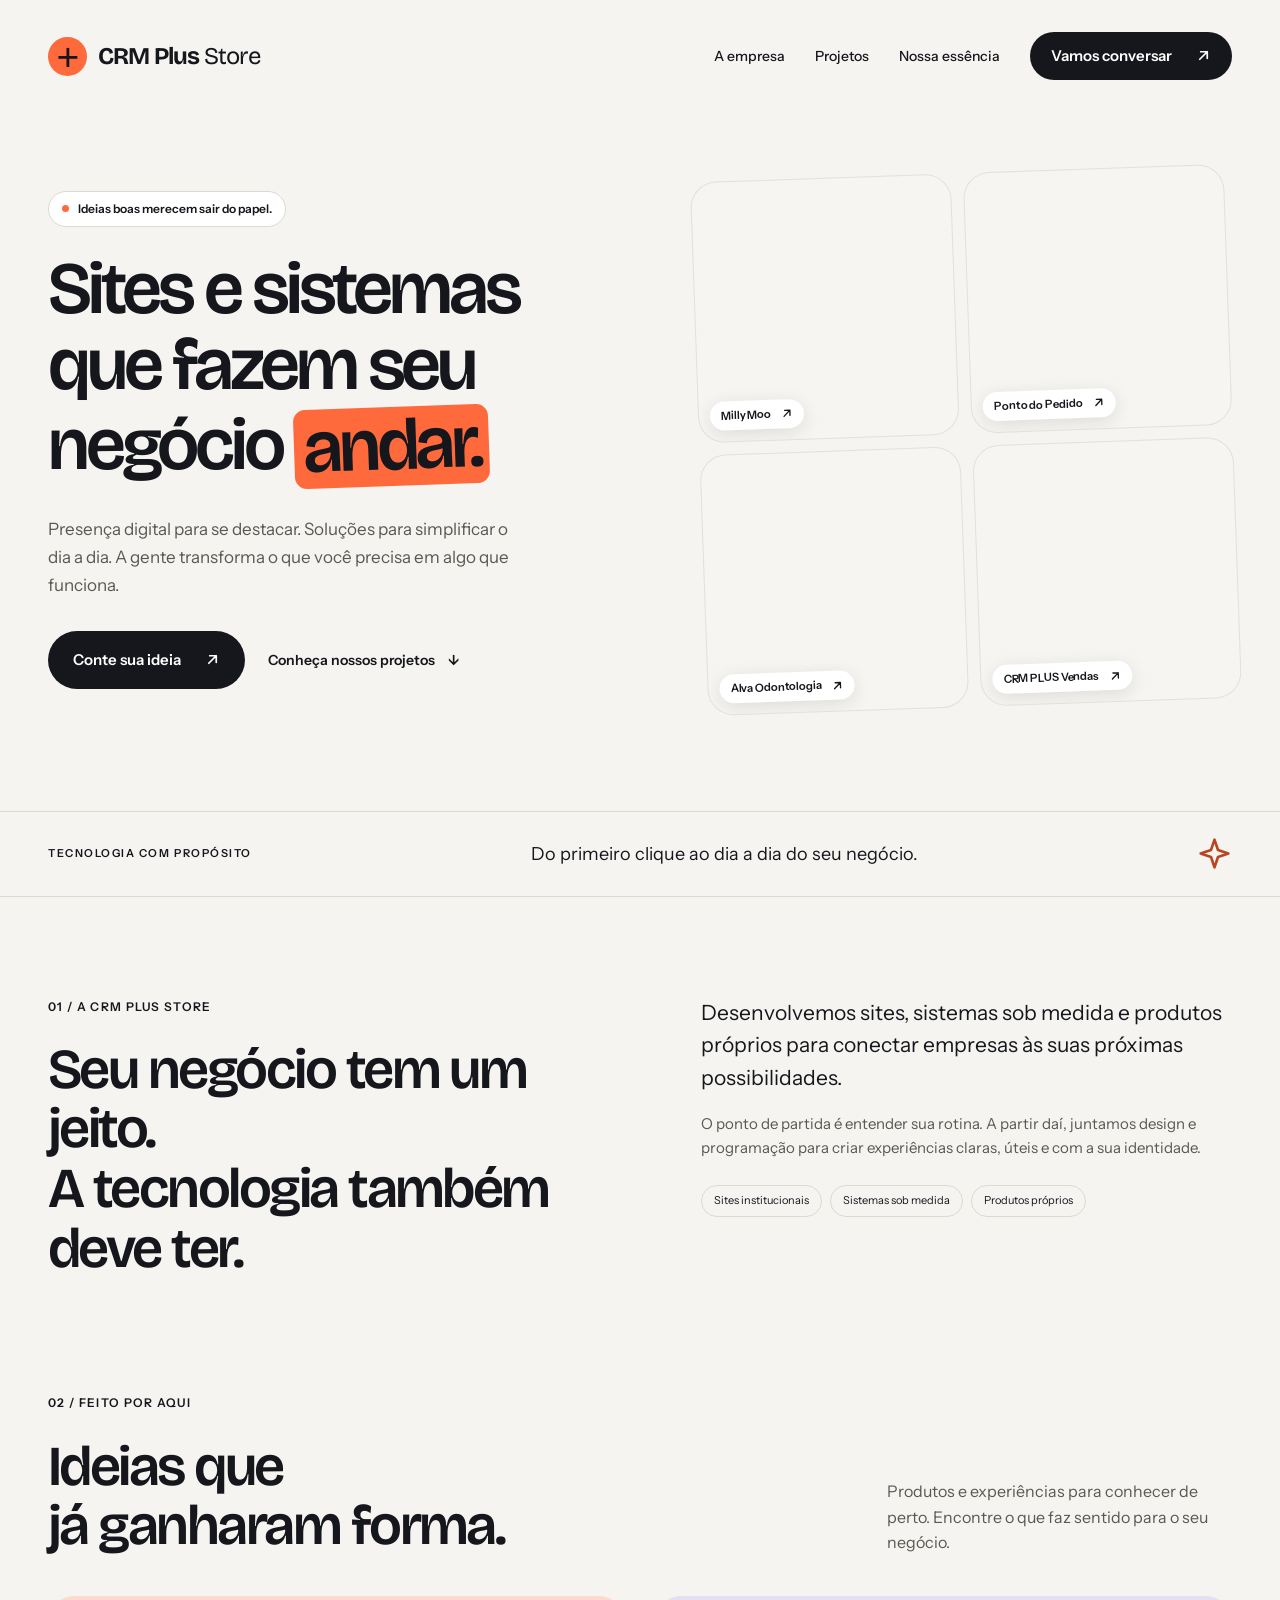
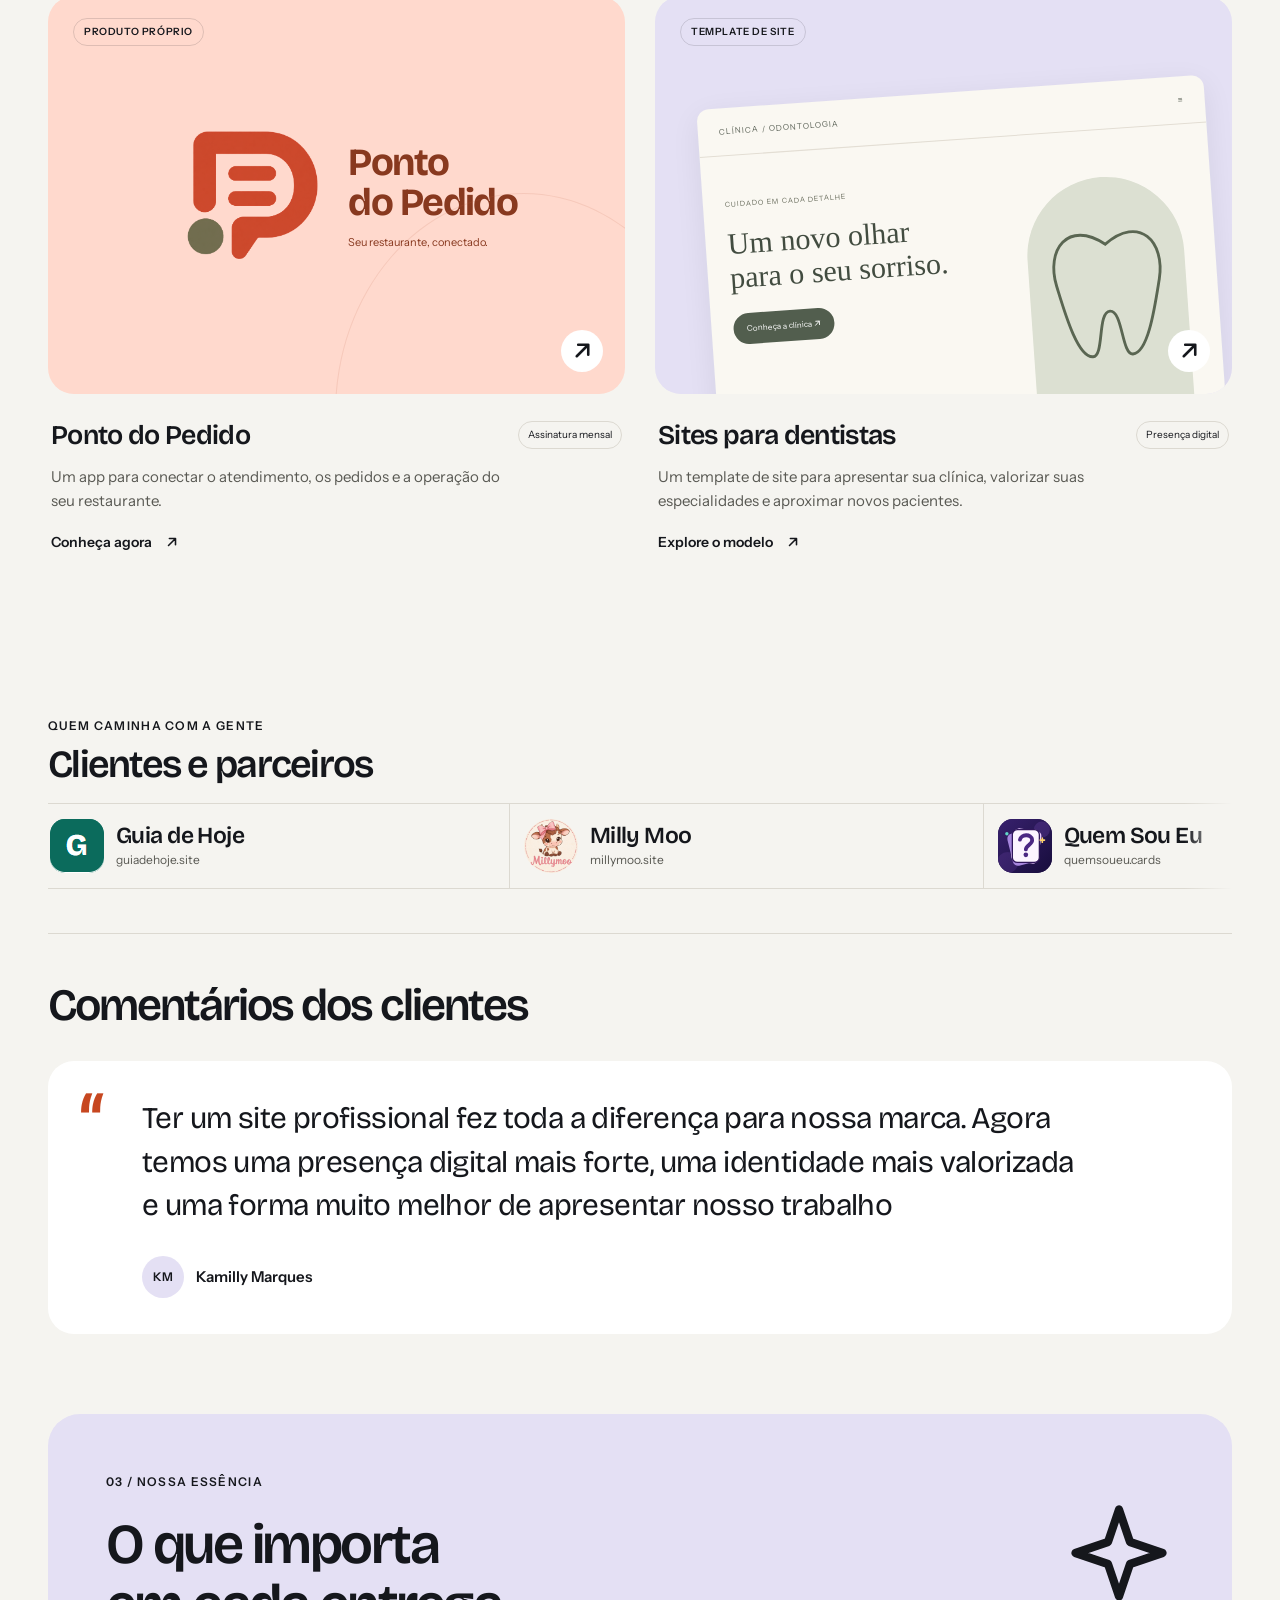
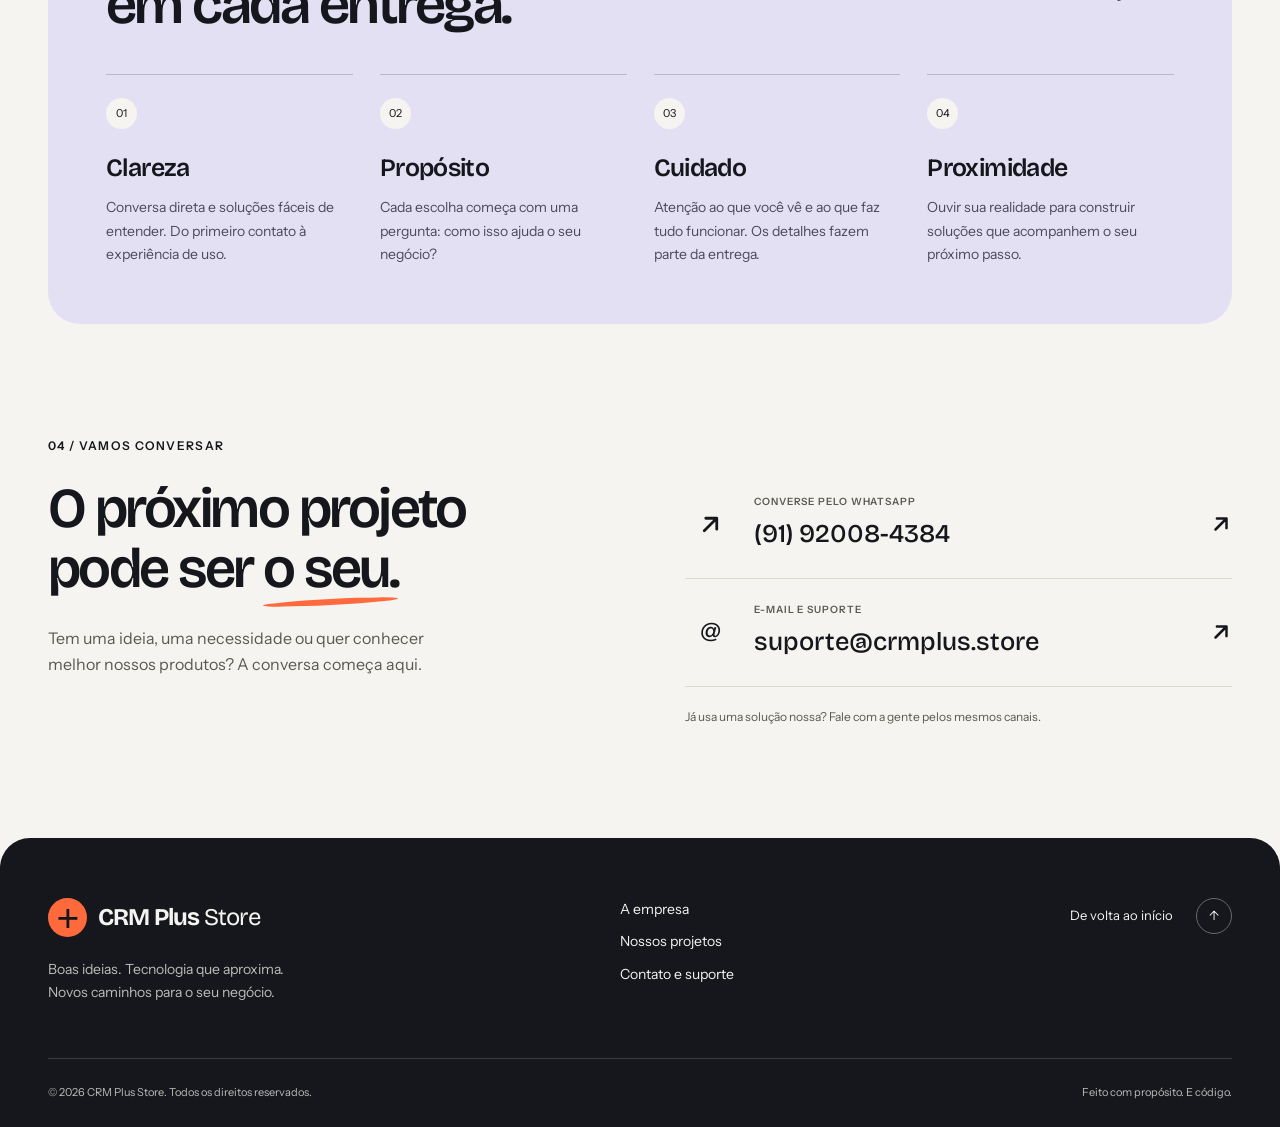
==== commit 17368a8c: "Remove telas provisórias e antecipa previews reais" ====
--- a/index.html
+++ b/index.html
@@ -6,7 +6,7 @@
 <meta name="description" content="Desenvolvimento de sites institucionais, sistemas sob medida e produtos próprios. Conheça a CRM Plus Store e converse sobre seu projeto pelo WhatsApp.">
 <meta name="theme-color" content="#f5f4f0"><link rel="canonical" href="https://crmplus.store/">
 <meta property="og:title" content="CRM Plus Store | Desenvolvimento de Sites e Sistemas"><meta property="og:description" content="Desenvolvimento de sites institucionais, sistemas sob medida e produtos próprios. Conheça a CRM Plus Store e converse sobre seu projeto pelo WhatsApp."><meta property="og:type" content="website"><meta property="og:url" content="https://crmplus.store/"><meta property="og:locale" content="pt_BR">
-<link rel="icon" href="assets/favicon.svg" type="image/svg+xml"><link rel="preload" href="assets/bricolage.woff2" as="font" type="font/woff2" crossorigin><link rel="stylesheet" href="styles.css"><script src="script.js" defer></script>
+<link rel="preconnect" href="https://millymoo.site"><link rel="preconnect" href="https://pontodopedido.vercel.app"><link rel="preconnect" href="https://site-dentista-peach.vercel.app"><link rel="preconnect" href="https://crmplus-vendas.vercel.app"><link rel="icon" href="assets/favicon.svg" type="image/svg+xml"><link rel="preload" href="assets/bricolage.woff2" as="font" type="font/woff2" crossorigin><link rel="stylesheet" href="styles.css"><script src="script.js" defer></script>
 <meta name="robots" content="index,follow,max-image-preview:large">
 <meta property="og:site_name" content="CRM Plus Store">
 <meta property="og:image" content="https://crmplus.store/assets/og-crmplus.png">
@@ -25,26 +25,22 @@
 <header class="header wrap"><a class="brand" href="#topo" aria-label="CRM Plus Store — início"><span class="brand-mark" aria-hidden="true">+</span><span>CRM Plus <span class="brand-light">Store</span></span></a><button class="menu-toggle" aria-expanded="false" aria-controls="menu">Menu <span aria-hidden="true">+</span></button><nav id="menu" aria-label="Principal"><a href="#sobre">A empresa</a><a href="#projetos">Projetos</a><a href="#valores">Nossa essência</a><a class="button small" href="#contato">Vamos conversar <span aria-hidden="true"><svg class="inline-icon" aria-hidden="true" viewBox="0 0 16 16" focusable="false"><path d="M4 12 12 4M5 4h7v7"/></svg></span></a></nav></header>
 <main id="principal">
 <section class="hero wrap" aria-labelledby="hero-title"><div class="hero-copy"><span class="eyebrow pill"><i></i> Ideias boas merecem sair do papel.</span><h1 id="hero-title">Sites e sistemas que fazem seu negócio <span class="highlight">andar.</span></h1><p>Presença digital para se destacar. Soluções para simplificar o dia a dia. A gente transforma o que você precisa em algo que funciona.</p><div class="actions"><a class="button" href="https://wa.me/5591920084384?text=Ol%C3%A1!%20Quero%20conversar%20sobre%20um%20projeto." target="_blank" rel="noopener noreferrer">Conte sua ideia <span aria-hidden="true"><svg class="inline-icon" aria-hidden="true" viewBox="0 0 16 16" focusable="false"><path d="M4 12 12 4M5 4h7v7"/></svg></span></a><a class="text-link" href="#projetos">Conheça nossos projetos <span aria-hidden="true">↓</span></a></div></div>
-<div class="hero-art" aria-label="Prévias dos projetos da CRM Plus Store">
-<div class="showcase-tile showcase-milly" data-live-url="https://millymoo.site/" aria-label="Milly Moo">
-<div class="showcase-backup showcase-backup-milly" aria-hidden="true"><span class="backup-kicker">ESTÚDIO CRIATIVO</span><strong>milly moo<span>.</span></strong><p>Não basta<br>estar no feed.<br><em>É pra ficar.</em></p><img src="https://millymoo.site/assets/milly-mascote.webp" alt="" width="1254" height="1254" decoding="async" loading="lazy"/></div>
-<iframe class="showcase-frame" title="Prévia do site Milly Moo" aria-hidden="true" tabindex="-1" width="390" height="760" loading="lazy" sandbox="allow-scripts allow-same-origin" referrerpolicy="strict-origin-when-cross-origin"></iframe>
-<a class="showcase-hitarea" href="https://millymoo.site/" target="_blank" rel="noopener noreferrer" aria-label="Abrir Milly Moo em uma nova aba"><span class="showcase-caption">Milly Moo <svg class="inline-icon" aria-hidden="true" viewBox="0 0 16 16" focusable="false"><path d="M4 12 12 4M5 4h7v7"/></svg></span></a>
+<div class="hero-art" aria-label="Prévias atualizadas dos projetos da CRM Plus Store">
+<div class="showcase-tile showcase-milly" aria-label="Milly Moo">
+<iframe class="showcase-frame" src="https://millymoo.site/" title="Prévia ao vivo de Milly Moo" aria-hidden="true" tabindex="-1" width="390" height="760" loading="eager" sandbox="allow-scripts allow-same-origin" referrerpolicy="strict-origin-when-cross-origin"></iframe>
+<a class="showcase-hitarea" href="https://millymoo.site/" target="_blank" rel="noopener noreferrer" aria-label="Abrir Milly Moo em nova aba"><span class="showcase-caption">Milly Moo <svg class="inline-icon" aria-hidden="true" viewBox="0 0 16 16" focusable="false"><path d="M4 12 12 4M5 4h7v7"/></svg></span></a>
 </div>
-<div class="showcase-tile showcase-pedido" data-live-url="https://pontodopedido.vercel.app/" aria-label="Ponto do Pedido">
-<div class="showcase-backup showcase-backup-pedido" aria-hidden="true"><span class="backup-kicker">GESTÃO PARA RESTAURANTES</span><img src="assets/ponto-do-pedido.png" alt="" width="1280" height="1280" decoding="async" loading="lazy"/><strong>Ponto do<br>Pedido</strong><small>Seu restaurante, conectado.</small></div>
-<iframe class="showcase-frame" title="Prévia do site Ponto do Pedido" aria-hidden="true" tabindex="-1" width="390" height="760" loading="lazy" sandbox="allow-scripts allow-same-origin" referrerpolicy="strict-origin-when-cross-origin"></iframe>
-<a class="showcase-hitarea" href="https://pontodopedido.vercel.app/" target="_blank" rel="noopener noreferrer" aria-label="Abrir Ponto do Pedido em uma nova aba"><span class="showcase-caption">Ponto do Pedido <svg class="inline-icon" aria-hidden="true" viewBox="0 0 16 16" focusable="false"><path d="M4 12 12 4M5 4h7v7"/></svg></span></a>
+<div class="showcase-tile showcase-pedido" aria-label="Ponto do Pedido">
+<iframe class="showcase-frame" src="https://pontodopedido.vercel.app/" title="Prévia ao vivo de Ponto do Pedido" aria-hidden="true" tabindex="-1" width="390" height="760" loading="eager" sandbox="allow-scripts allow-same-origin" referrerpolicy="strict-origin-when-cross-origin"></iframe>
+<a class="showcase-hitarea" href="https://pontodopedido.vercel.app/" target="_blank" rel="noopener noreferrer" aria-label="Abrir Ponto do Pedido em nova aba"><span class="showcase-caption">Ponto do Pedido <svg class="inline-icon" aria-hidden="true" viewBox="0 0 16 16" focusable="false"><path d="M4 12 12 4M5 4h7v7"/></svg></span></a>
 </div>
-<div class="showcase-tile showcase-alva" data-live-url="https://site-dentista-peach.vercel.app/" aria-label="Alva Odontologia">
-<div class="showcase-backup showcase-backup-alva" aria-hidden="true"><span class="backup-kicker">CLÍNICA ODONTOLÓGICA</span><strong>alva<span>.</span><small> ODONTOLOGIA</small></strong><p>O cuidado<br>que fica no seu<br><em>sorriso.</em></p><span class="backup-arch"><svg viewBox="52 50 296 450" fill="none" aria-hidden="true"><defs><radialGradient id="showcase-tooth" cx="30%" cy="20%" r="84%"><stop stop-color="#fff"/><stop offset=".7" stop-color="#eee2df"/><stop offset="1" stop-color="#b59894"/></radialGradient></defs><path d="M70 150 C60 90 110 60 150 80 C175 92 185 70 200 68 C215 70 225 92 250 80 C290 60 340 90 330 150 C325 200 320 240 312 270 C305 330 300 400 280 470 C272 495 245 495 240 465 C232 410 222 350 200 340 C178 350 168 410 160 465 C155 495 128 495 120 470 C100 400 95 330 88 270 C80 240 75 200 70 150 Z" fill="url(#showcase-tooth)"/></svg></span></div>
-<iframe class="showcase-frame" title="Prévia do site Alva Odontologia" aria-hidden="true" tabindex="-1" width="390" height="760" loading="lazy" sandbox="allow-scripts allow-same-origin" referrerpolicy="strict-origin-when-cross-origin"></iframe>
-<a class="showcase-hitarea" href="https://site-dentista-peach.vercel.app/" target="_blank" rel="noopener noreferrer" aria-label="Abrir Alva Odontologia em uma nova aba"><span class="showcase-caption">Alva Odontologia <svg class="inline-icon" aria-hidden="true" viewBox="0 0 16 16" focusable="false"><path d="M4 12 12 4M5 4h7v7"/></svg></span></a>
+<div class="showcase-tile showcase-alva" aria-label="Alva Odontologia">
+<iframe class="showcase-frame" src="https://site-dentista-peach.vercel.app/" title="Prévia ao vivo de Alva Odontologia" aria-hidden="true" tabindex="-1" width="390" height="760" loading="eager" sandbox="allow-scripts allow-same-origin" referrerpolicy="strict-origin-when-cross-origin"></iframe>
+<a class="showcase-hitarea" href="https://site-dentista-peach.vercel.app/" target="_blank" rel="noopener noreferrer" aria-label="Abrir Alva Odontologia em nova aba"><span class="showcase-caption">Alva Odontologia <svg class="inline-icon" aria-hidden="true" viewBox="0 0 16 16" focusable="false"><path d="M4 12 12 4M5 4h7v7"/></svg></span></a>
 </div>
-<div class="showcase-tile showcase-vendas" data-live-url="https://crmplus-vendas.vercel.app/" aria-label="CRM PLUS Vendas">
-<div class="showcase-backup showcase-backup-vendas" aria-hidden="true"><span class="backup-kicker">CRM COMERCIAL</span><strong>crm<span>plus</span></strong><small>VENDAS</small><p>Seus melhores negócios<br>começam com <em>clareza.</em></p><span class="backup-sale-art"><i></i><i></i><i></i></span></div>
-<iframe class="showcase-frame" title="Prévia do site CRM PLUS Vendas" aria-hidden="true" tabindex="-1" width="390" height="760" loading="lazy" sandbox="allow-scripts allow-same-origin" referrerpolicy="strict-origin-when-cross-origin"></iframe>
-<a class="showcase-hitarea" href="https://crmplus-vendas.vercel.app/" target="_blank" rel="noopener noreferrer" aria-label="Abrir CRM PLUS Vendas em uma nova aba"><span class="showcase-caption">CRM PLUS Vendas <svg class="inline-icon" aria-hidden="true" viewBox="0 0 16 16" focusable="false"><path d="M4 12 12 4M5 4h7v7"/></svg></span></a>
+<div class="showcase-tile showcase-vendas" aria-label="CRM PLUS Vendas">
+<iframe class="showcase-frame" src="https://crmplus-vendas.vercel.app/" title="Prévia ao vivo de CRM PLUS Vendas" aria-hidden="true" tabindex="-1" width="390" height="760" loading="eager" sandbox="allow-scripts allow-same-origin" referrerpolicy="strict-origin-when-cross-origin"></iframe>
+<a class="showcase-hitarea" href="https://crmplus-vendas.vercel.app/" target="_blank" rel="noopener noreferrer" aria-label="Abrir CRM PLUS Vendas em nova aba"><span class="showcase-caption">CRM PLUS Vendas <svg class="inline-icon" aria-hidden="true" viewBox="0 0 16 16" focusable="false"><path d="M4 12 12 4M5 4h7v7"/></svg></span></a>
 </div>
 </div>
 </section>
--- a/styles.css
+++ b/styles.css
@@ -1,56 +1,49 @@
 @font-face{font-family:Bricolage;src:url('assets/bricolage.woff2') format('woff2');font-weight:400 800;font-display:swap}@font-face{font-family:Instrument;src:url('assets/instrument.woff2') format('woff2');font-weight:400 700;font-display:swap}
-:root{--paper:#f5f4f0;--ink:#15171c;--muted:#595953;--coral:#ff6a3d;--lavender:#e4e0f4;--line:#dcd9d1}*{box-sizing:border-box}html{scroll-behavior:smooth;scroll-padding-top:28px}body{margin:0;background:var(--paper);color:var(--ink);font-family:Instrument,Arial,sans-serif;line-height:1.6}a{color:inherit;text-decoration:none}button{font:inherit}a,button{-webkit-tap-highlight-color:transparent}a:focus-visible,button:focus-visible{outline:3px solid #b64220;outline-offset:6px}::selection{background:var(--coral);color:var(--ink)}h1,h2,h3,p{margin:0}h1,h2,h3,.brand,.sticker{font-family:Bricolage,Arial,sans-serif}h1,h2,h3{font-weight:600}h2{font-size:clamp(35px,4.4vw,60px);line-height:1.06;letter-spacing:-.045em}h3{font-size:27px;line-height:1.2;letter-spacing:-.025em}.wrap{width:min(1240px,calc(100% - 96px));margin-inline:auto}.section{padding-block:100px}.header{display:flex;align-items:center;justify-content:space-between;min-height:112px;gap:24px}.brand{display:inline-flex;align-items:center;gap:11px;font-weight:700;font-size:24px;white-space:nowrap;letter-spacing:-.8px}.brand-light{font-weight:400}.brand-mark{width:39px;height:39px;border-radius:50%;background:var(--coral);color:var(--ink);display:grid;place-items:center;font:400 39px/1 Arial}.header nav{display:flex;align-items:center;gap:30px;font-size:14px;font-weight:500}.header nav>a:not(.button):hover{color:#ae3c19}.button{background:var(--ink);color:white;display:inline-flex;align-items:center;justify-content:center;gap:24px;padding:17px 25px;border-radius:40px;font-size:15px;font-weight:600;transition:transform .2s,background .2s}.button:hover{transform:translateY(-3px);background:#33353b}.button.small{padding:12px 21px}.menu-toggle{display:none}.hero{display:grid;grid-template-columns:1.1fr 1fr;gap:66px;align-items:center;padding-block:62px 105px}.eyebrow{display:block;font-size:12px;letter-spacing:.11em;font-weight:600;text-transform:uppercase;margin-bottom:24px}.pill{display:inline-flex;gap:9px;align-items:center;text-transform:none;letter-spacing:0;background:#fff;border:1px solid var(--line);border-radius:30px;padding:7px 13px;font-size:12px;margin-bottom:24px}.pill i{width:7px;height:7px;border-radius:50%;background:var(--coral)}h1{font-size:clamp(46px,5.75vw,80px);line-height:1.035;letter-spacing:-.055em;max-width:640px}.highlight{background:var(--coral);border-radius:12px;padding:0 .12em .04em;display:inline-block;transform:rotate(-2deg);margin-top:4px}.hero-copy>p{font-size:17px;color:var(--muted);max-width:480px;margin-top:29px;line-height:1.65}.actions{display:flex;align-items:center;gap:23px;margin-top:32px;flex-wrap:wrap}.text-link{display:inline-flex;gap:13px;align-items:center;font-size:14px;font-weight:600;padding-block:10px}.text-link:hover{text-decoration:underline;text-underline-offset:5px}.hero-art{display:grid;grid-template-columns:1fr 1fr;gap:14px;position:relative;transform:rotate(-3deg)}.tile{aspect-ratio:1;border-radius:29px;position:relative;overflow:hidden}.lavender{background:var(--lavender)}.coral{background:var(--coral)}.cream{background:#fffcf6;border:1px solid var(--line)}.dark{background:var(--ink)}.disc{position:absolute;width:67%;height:67%;border-radius:50%;background:var(--ink);left:16%;top:11%}
-/* Miniatura fiel à identidade da Milly Moo no quadro destacado do hero. */
-.tile-milly{display:block;background:#edafbd;color:#2c1b18;isolation:isolate;text-decoration:none;transform:translateZ(0)}
-.tile-milly:hover .milly-site-mascot{transform:rotate(-5deg) scale(1.045)}
-.tile-milly:focus-visible{outline:3px solid #85233e;outline-offset:4px}
-.milly-site-top{position:absolute;inset:0 0 auto;display:flex;align-items:center;justify-content:space-between;padding:7% 8% 5%;border-bottom:1px solid #2c1b1824;z-index:3}
-.milly-site-top strong{font-family:Bricolage,Arial,sans-serif;font-size:clamp(13px,1.8vw,22px);font-weight:800;letter-spacing:-.065em;line-height:1}
-.milly-site-top strong>span{color:#85233e}
-.milly-site-lines{display:grid;gap:4px;width:13px}
-.milly-site-lines i{height:1.5px;width:100%;background:#2c1b18}
-.milly-site-kicker{position:absolute;top:28%;left:8%;z-index:2;font-size:clamp(6px,.65vw,9px);font-weight:700;letter-spacing:.1em;line-height:1.2}
-.milly-site-headline{position:absolute;top:37%;left:8%;z-index:3;max-width:85%;font-family:Bricolage,Arial,sans-serif;font-size:clamp(15px,2.55vw,32px);font-weight:700;letter-spacing:-.06em;line-height:1.06}
-.milly-site-headline em{font:italic 600 1.08em Georgia,serif;letter-spacing:-.05em}
-.milly-outline{color:transparent;-webkit-text-stroke:1px #2c1b18}
-.milly-site-disc{position:absolute;bottom:-9%;right:-17%;width:73%;height:70%;border-radius:50%;background:#f9ebd8;transform:rotate(-12deg);z-index:1}
-.milly-site-mascot{position:absolute;right:-18%;bottom:-19%;width:70%;height:74%;object-fit:contain;z-index:2;transform:rotate(-8deg);transition:transform .35s ease}
-.milly-site-caption{position:absolute;bottom:8%;left:8%;z-index:4;padding:4px 7px;background:#fffaf2e8;font-size:clamp(7px,.72vw,10px);font-weight:700;letter-spacing:.01em;border-radius:4px}
-.milly-site-caption>span{margin-left:4px}
-
-/* Miniatura do template Alva Odontologia — composição leve e clicável, sem carregar o 3D. */
-.tile-odonto{display:block;position:relative;background:#fcfaf8;color:#1f1719;border:1px solid #e6dcd9;isolation:isolate;text-decoration:none}
-.tile-odonto:focus-visible{outline:3px solid #5b1626;outline-offset:4px}
-.odonto-top{position:absolute;inset:0 0 auto;z-index:3;display:flex;align-items:center;gap:5px;padding:7% 7% 5%;border-bottom:1px solid #e6dcd9}
-.odonto-top strong{font-family:Georgia,serif;font-size:clamp(13px,1.7vw,22px);font-weight:400;line-height:1;letter-spacing:-.035em}
-.odonto-top strong span{color:#5b1626}
-.odonto-top>span:nth-child(2){font-size:clamp(5px,.54vw,8px);font-weight:600;letter-spacing:.11em;color:#6e6063}
-.odonto-menu{display:grid;gap:4px;width:12px;margin-left:auto}
-.odonto-menu i{display:block;height:1px;background:#5b1626}
-.odonto-kicker{position:absolute;top:29%;left:7%;z-index:2;max-width:65%;font-size:clamp(5px,.6vw,8px);font-weight:700;letter-spacing:.12em;color:#5b1626;white-space:nowrap}
-.odonto-title{position:absolute;top:39%;left:7%;z-index:3;max-width:66%;font-family:Georgia,'Times New Roman',serif;font-weight:400;font-size:clamp(15px,2.05vw,27px);line-height:1.02;letter-spacing:-.04em}
-.odonto-title em{color:#5b1626;font-weight:400}
-.odonto-arch{position:absolute;right:-9%;bottom:-8%;width:54%;height:77%;z-index:1;background:#5b1626;border-radius:999px 999px 0 0}
-.odonto-arch::before{content:'';position:absolute;inset:-6px -6px 0;border:1px solid #e2d4d1;border-bottom:0;border-radius:999px 999px 0 0;z-index:0}
-.odonto-tooth{display:block;position:absolute;top:12%;left:10%;width:80%;height:68%;filter:drop-shadow(0 6px 9px #21040a7a);transform:rotate(-9deg);transition:transform .35s ease}
-.tile-odonto:hover .odonto-tooth{transform:rotate(-3deg) scale(1.05)}
-.odonto-site-caption{position:absolute;bottom:7%;left:7%;z-index:3;display:inline-flex;align-items:center;gap:5px;padding:5px 7px;background:#fcfaf8ed;border:1px solid #e6dcd9;border-radius:4px;color:#5b1626;font-size:clamp(7px,.7vw,10px);font-weight:700;line-height:1.1;white-space:nowrap}
-.odonto-site-caption .inline-icon{width:12px;height:12px}
-@media(max-width:800px){
-.odonto-top strong{font-size:clamp(13px,3vw,18px)}
-.odonto-top>span:nth-child(2){font-size:clamp(5px,1.1vw,7px)}
-.odonto-kicker{font-size:clamp(5px,1.2vw,7px)}
-.odonto-title{font-size:clamp(14px,3.3vw,23px)}
-.odonto-site-caption{font-size:clamp(7px,1.4vw,9px)}
-}
-
-@media(max-width:800px){
-.milly-site-top strong{font-size:clamp(12px,3vw,19px)}
-.milly-site-headline{font-size:clamp(14px,3.6vw,25px)}
-.milly-site-kicker{font-size:clamp(6px,1.3vw,8px)}
-.milly-site-caption{font-size:clamp(7px,1.3vw,9px)}
-}
-.tile-caption{position:absolute;bottom:7%;left:10%;font-size:11px;font-weight:500;letter-spacing:.02em}.dark .tile-caption{color:#e4e0f4}.quarter{position:absolute;bottom:0;left:0;width:83%;height:83%;background:var(--paper);border-top-right-radius:100%}.art-plus{position:absolute;right:10%;top:-2%;font-size:63px;font-weight:400}.arch{position:absolute;bottom:0;left:23%;width:54%;height:78%;border-radius:999px 999px 0 0;background:var(--lavender)}.arch>div{position:absolute;bottom:0;left:25%;width:50%;height:60%;border-radius:999px 999px 0 0;background:var(--coral)}.line{position:absolute;left:13%;top:42%;width:74%;height:23%;border-radius:90px;background:var(--coral);transform:rotate(-32deg)}.ring{position:absolute;width:21%;height:21%;border:2px solid var(--paper);border-radius:50%;left:17%;top:14%}.sticker{position:absolute;display:flex;gap:24px;align-items:center;padding:9px 23px;border-radius:40px;background:#fff;font-size:20px;font-weight:500;box-shadow:0 8px 22px #15171c12}.sites{left:-20px;top:43%;transform:rotate(-8deg)}.systems{right:-18px;top:52%;background:var(--ink);color:#fff;transform:rotate(8deg)}.intro-strip{border-block:1px solid var(--line)}.intro-strip .wrap{display:flex;justify-content:space-between;align-items:center;gap:20px;padding-block:24px}.intro-strip span:first-child{font-size:11px;font-weight:600;letter-spacing:.14em}.intro-strip p{font-size:18px}.strip-plus{font-size:35px;line-height:1;color:#b84421}.about{display:grid;grid-template-columns:1.05fr 1fr;gap:95px;padding-bottom:85px}.about-copy>p:first-child{font-size:21px;line-height:1.55;margin-bottom:18px}.about-copy>p:nth-child(2){color:var(--muted);font-size:15px}.service-tags{display:flex;gap:8px;flex-wrap:wrap;margin-top:25px}.service-tags span{border:1px solid var(--line);border-radius:30px;padding:6px 12px;font-size:11px}.projects{padding-top:30px}.section-heading{display:flex;align-items:end;justify-content:space-between;gap:50px;margin-bottom:40px}.section-heading>p{max-width:345px;color:var(--muted);font-size:16px}.project-grid{display:grid;grid-template-columns:1fr 1fr;gap:30px}.project{min-width:0}.project-visual{display:block;aspect-ratio:1.45;border-radius:26px;position:relative;overflow:hidden;transition:transform .25s}.project-visual:hover{transform:translateY(-5px)}.project-tag{position:absolute;left:25px;top:22px;border:1px solid #15171c24;border-radius:30px;padding:5px 10px;font-size:10px;font-weight:600;letter-spacing:.06em;z-index:2}.restaurant{background:#ffd9cd}.restaurant:after{content:'';position:absolute;width:65%;height:110%;border:1px solid #bc654b24;border-radius:50%;right:-15%;bottom:-60%;pointer-events:none}.restaurant-brand{height:100%;display:flex;align-items:center;justify-content:center;gap:5px;padding:35px}.restaurant-brand img{width:37%;height:auto;object-fit:contain;mix-blend-mode:multiply}.restaurant-brand>span{font-family:Bricolage,Arial,sans-serif;font-size:clamp(25px,3vw,43px);font-weight:700;line-height:1.05;letter-spacing:-.04em;color:#88391f}.restaurant-sub{display:block;font-family:Instrument,Arial,sans-serif;font-weight:400;font-size:11px;letter-spacing:0;margin-top:14px}.round-arrow{position:absolute;bottom:22px;right:22px;border-radius:50%;width:42px;height:42px;display:grid;place-items:center;background:#fff;font-size:23px;z-index:2}.dentistry{background:#e4e0f4}.dental-window{position:absolute;left:9%;top:24%;width:88%;height:82%;background:#faf8f2;box-shadow:0 8px 30px #15171c12;border-radius:12px 12px 0 0;transform:rotate(-4deg);overflow:hidden}.window-top{display:flex;justify-content:space-between;padding:17px 21px;border-bottom:1px solid #e3ded4;font-size:8px;letter-spacing:.12em;color:#5f665b}.dental-body{padding:33px 22px;position:relative;z-index:1}.dental-body small{font-size:7px;letter-spacing:.15em;color:#676b5b}.dental-body strong{display:block;font-family:Georgia,serif;font-weight:400;font-size:clamp(19px,2.35vw,32px);line-height:1.13;color:#424c40;margin-top:13px}.mini-button{display:inline-block;background:#525e4e;color:white;border-radius:30px;font-size:8px;padding:9px 13px;margin-top:19px}.dental-arch{position:absolute;right:6%;top:29%;width:31%;height:73%;border-radius:100px 100px 0 0;background:#dce0d2;display:flex;align-items:center;color:#5a6652}.dental-arch svg{width:100%;height:72%}.project-copy{padding:25px 3px 0}.project-heading{display:flex;gap:10px;align-items:center;justify-content:space-between;flex-wrap:wrap}.category{font-size:10px;border:1px solid var(--line);border-radius:30px;padding:5px 9px;white-space:nowrap}.project-copy p{font-size:15px;color:var(--muted);margin:14px 0 8px;max-width:460px}.values-panel{background:var(--lavender);border-radius:32px;padding:58px}.values-flower{font-size:110px;line-height:1;align-self:center}.values-grid{display:grid;grid-template-columns:repeat(4,1fr);gap:27px}.values-grid article{border-top:1px solid #15171c33;padding-top:23px}.number{font-size:11px;display:inline-flex;width:31px;height:31px;background:var(--paper);border-radius:50%;align-items:center;justify-content:center;margin-bottom:24px}.values-grid h3{font-size:25px;margin-bottom:13px}.values-grid p{font-size:14px;line-height:1.65;color:#4c4a59}.contact{display:grid;grid-template-columns:1fr 1fr;gap:90px;padding-block:112px}.underline{position:relative;display:inline-block}.underline:after{content:'';position:absolute;bottom:-7px;left:0;width:100%;height:6px;background:var(--coral);transform:rotate(-3deg);border-radius:50%}.contact h2{margin-bottom:28px}.contact>div>p{max-width:430px;color:var(--muted);font-size:16px}.contact-links{padding-top:35px}.contact-links>a{display:flex;align-items:center;gap:18px;border-bottom:1px solid var(--line);padding-block:23px}.contact-icon{width:51px;height:51px;flex-shrink:0;border-radius:50%;display:grid;place-items:center;font-size:25px}.contact-links small{font-size:10px;font-weight:600;letter-spacing:.09em;display:block;color:var(--muted);margin-bottom:4px}.contact-links strong{font-family:Bricolage,Arial,sans-serif;font-size:clamp(18px,2vw,27px);font-weight:500;overflow-wrap:anywhere}.contact-arrow{margin-left:auto;font-size:22px}.contact-links .contact-note{font-size:12px;margin-top:20px;color:var(--muted)}footer{background:var(--ink);color:var(--paper);border-radius:30px 30px 0 0;padding-top:60px}.footer-main{display:flex;justify-content:space-between;gap:40px;padding-bottom:55px}.footer-main p{color:#bdbcb7;font-size:14px;margin-top:20px}.footer-main nav{display:flex;flex-direction:column;gap:10px;font-size:14px}.footer-main a:hover:not(.brand){text-decoration:underline;text-underline-offset:5px}.back-top{font-size:13px;align-self:start;display:flex;gap:23px;align-items:center}.back-top span{border:1px solid #696967;border-radius:50%;width:36px;height:36px;display:grid;place-items:center}.footer-bottom{border-top:1px solid #ffffff26;display:flex;justify-content:space-between;gap:20px;padding-block:25px;color:#bdbcb7;font-size:11px}.skip{position:fixed;top:-100px;left:20px;z-index:20;background:var(--ink);color:#fff;padding:12px}.skip:focus{top:10px}
+:root{--paper:#f5f4f0;--ink:#15171c;--muted:#595953;--coral:#ff6a3d;--lavender:#e4e0f4;--line:#dcd9d1}*{box-sizing:border-box}html{scroll-behavior:smooth;scroll-padding-top:28px}body{margin:0;background:var(--paper);color:var(--ink);font-family:Instrument,Arial,sans-serif;line-height:1.6}a{color:inherit;text-decoration:none}button{font:inherit}a,button{-webkit-tap-highlight-color:transparent}a:focus-visible,button:focus-visible{outline:3px solid #b64220;outline-offset:6px}::selection{background:var(--coral);color:var(--ink)}h1,h2,h3,p{margin:0}h1,h2,h3,.brand,.sticker{font-family:Bricolage,Arial,sans-serif}h1,h2,h3{font-weight:600}h2{font-size:clamp(35px,4.4vw,60px);line-height:1.06;letter-spacing:-.045em}h3{font-size:27px;line-height:1.2;letter-spacing:-.025em}.wrap{width:min(1240px,calc(100% - 96px));margin-inline:auto}.section{padding-block:100px}.header{display:flex;align-items:center;justify-content:space-between;min-height:112px;gap:24px}.brand{display:inline-flex;align-items:center;gap:11px;font-weight:700;font-size:24px;white-space:nowrap;letter-spacing:-.8px}.brand-light{font-weight:400}.brand-mark{width:39px;height:39px;border-radius:50%;background:var(--coral);color:var(--ink);display:grid;place-items:center;font:400 39px/1 Arial}.header nav{display:flex;align-items:center;gap:30px;font-size:14px;font-weight:500}.header nav>a:not(.button):hover{color:#ae3c19}.button{background:var(--ink);color:white;display:inline-flex;align-items:center;justify-content:center;gap:24px;padding:17px 25px;border-radius:40px;font-size:15px;font-weight:600;transition:transform .2s,background .2s}.button:hover{transform:translateY(-3px);background:#33353b}.button.small{padding:12px 21px}.menu-toggle{display:none}.hero{display:grid;grid-template-columns:1.1fr 1fr;gap:66px;align-items:center;padding-block:62px 105px}.eyebrow{display:block;font-size:12px;letter-spacing:.11em;font-weight:600;text-transform:uppercase;margin-bottom:24px}.pill{display:inline-flex;gap:9px;align-items:center;text-transform:none;letter-spacing:0;background:#fff;border:1px solid var(--line);border-radius:30px;padding:7px 13px;font-size:12px;margin-bottom:24px}.pill i{width:7px;height:7px;border-radius:50%;background:var(--coral)}h1{font-size:clamp(46px,5.75vw,80px);line-height:1.035;letter-spacing:-.055em;max-width:640px}.highlight{background:var(--coral);border-radius:12px;padding:0 .12em .04em;display:inline-block;transform:rotate(-2deg);margin-top:4px}.hero-copy>p{font-size:17px;color:var(--muted);max-width:480px;margin-top:29px;line-height:1.65}.actions{display:flex;align-items:center;gap:23px;margin-top:32px;flex-wrap:wrap}.text-link{display:inline-flex;gap:13px;align-items:center;font-size:14px;font-weight:600;padding-block:10px}.text-link:hover{text-decoration:underline;text-underline-offset:5px}/* Vitrine real de quatro projetos. O iframe apresenta o site de produção,
+   a composição abaixo é usada apenas antes da primeira pintura ou sem JS. */
+.hero .hero-art{display:grid;grid-template-columns:repeat(2,minmax(0,1fr));gap:14px;position:relative;min-width:0;transform:rotate(-2deg);isolation:isolate}
+.showcase-tile{position:relative;min-width:0;aspect-ratio:1;border-radius:25px;overflow:hidden;isolation:isolate;background:#f7f5f2;box-shadow:0 0 0 1px #15171c17;transition:transform .3s ease,box-shadow .3s ease}
+.showcase-tile:hover{transform:translateY(-4px);box-shadow:0 14px 35px #15171c1a}
+.showcase-frame{position:absolute;top:0;left:0;width:390px;height:760px;border:0;display:block;background:transparent;transform:scale(var(--showcase-scale,.7));transform-origin:0 0;opacity:0;pointer-events:none;z-index:1;transition:opacity .35s ease}
+.showcase-tile.is-loaded .showcase-frame{opacity:1}
+.showcase-backup{position:absolute;inset:0;padding:8%;overflow:hidden;font-family:Bricolage,Arial,sans-serif;z-index:0}
+.showcase-backup .backup-kicker{display:block;font:700 clamp(6px,.58vw,10px)/1.2 Instrument,Arial,sans-serif;letter-spacing:.12em}
+.showcase-backup-milly{background:#edafbd;color:#2c1b18}
+.showcase-backup-milly strong{display:block;font-size:clamp(16px,2vw,26px);letter-spacing:-.075em;line-height:1;margin:9% 0 0}
+.showcase-backup-milly strong span{color:#85233e}
+.showcase-backup-milly p{position:relative;z-index:1;margin-top:17%;font-size:clamp(18px,2.3vw,29px);line-height:1.06;letter-spacing:-.07em;font-weight:700}
+.showcase-backup-milly p em{font-family:Georgia,serif}
+.showcase-backup-milly img{position:absolute;right:-22%;bottom:-18%;width:70%;height:75%;object-fit:contain}
+.showcase-backup-pedido{background:#1b3fa0;color:white}
+.showcase-backup-pedido img{display:block;position:absolute;right:-10%;bottom:-18%;width:75%;height:75%;object-fit:contain;opacity:.85}
+.showcase-backup-pedido strong{position:absolute;left:8%;top:36%;z-index:1;font-size:clamp(22px,2.5vw,36px);line-height:1.08;letter-spacing:-.045em;text-shadow:0 2px 10px #082265a6}
+.showcase-backup-pedido small{position:absolute;bottom:23%;left:8%;z-index:1;font-size:clamp(7px,.9vw,12px)}
+.showcase-backup-alva{background:#fcfaf8;color:#1f1719}
+.showcase-backup-alva strong{display:block;font:400 clamp(21px,2.5vw,32px)/1.1 Georgia,serif;margin-top:9%}
+.showcase-backup-alva strong span,.showcase-backup-alva em{color:#5b1626}
+.showcase-backup-alva strong small{font:600 clamp(5px,.48vw,8px)/1 Instrument,Arial,sans-serif;letter-spacing:.11em}
+.showcase-backup-alva p{position:relative;z-index:2;margin-top:12%;font:400 clamp(18px,2.5vw,32px)/1.02 Georgia,serif;letter-spacing:-.04em}
+.backup-arch{position:absolute;bottom:-10%;right:-8%;width:53%;height:73%;border-radius:999px 999px 0 0;background:#5b1626}
+.backup-arch svg{position:absolute;top:10%;left:10%;width:80%;height:75%;transform:rotate(-9deg)}
+.showcase-backup-vendas{background:#14233b;color:white}
+.showcase-backup-vendas .backup-kicker{color:#a8c4f8}
+.showcase-backup-vendas strong{display:block;font-size:clamp(24px,3vw,40px);letter-spacing:-.07em;line-height:1.05;margin-top:13%}
+.showcase-backup-vendas strong span{font-weight:400;color:#bbd4ff}
+.showcase-backup-vendas small{display:block;font:800 clamp(8px,1vw,13px) Instrument,Arial,sans-serif;letter-spacing:.32em;color:#9bbdff}
+.showcase-backup-vendas p{position:relative;z-index:1;margin-top:16%;max-width:85%;font-size:clamp(14px,1.8vw,24px);line-height:1.13}
+.showcase-backup-vendas p em{color:#9bbdff;font-style:normal}
+.backup-sale-art{position:absolute;right:-10%;bottom:-24%;width:70%;aspect-ratio:1;border:1px solid #b5cdf72a;border-radius:50%;box-shadow:0 0 0 23px #b5cdf70b,0 0 0 50px #b5cdf707}
+.backup-sale-art i{position:absolute;top:44%;left:43%;width:30%;height:30%;background:#4268e8;border-radius:19%;transform:rotate(-12deg)}
+.backup-sale-art i:nth-child(2){top:12%;left:60%;width:13%;height:13%;background:#f3f7ff}
+.backup-sale-art i:nth-child(3){top:70%;left:9%;width:16%;height:16%;background:#93b6ff}
+.showcase-hitarea{position:absolute;inset:0;z-index:2;display:flex;align-items:flex-end;justify-content:flex-start;padding:11px;color:var(--ink);text-decoration:none;outline-offset:-4px}
+.showcase-hitarea:focus-visible{outline:3px solid #ff6a3d;border-radius:inherit}
+.showcase-caption{display:inline-flex;align-items:center;justify-content:space-between;gap:10px;max-width:100%;padding:8px 11px;border-radius:999px;background:#fff;box-shadow:0 4px 18px #15171c1c;color:#15171c;font:600 clamp(9px,.88vw,12px)/1.2 Instrument,Arial,sans-serif;letter-spacing:-.01em;white-space:nowrap;transition:transform .25s ease}
+.showcase-hitarea:hover .showcase-caption{transform:translateX(3px)}
+.showcase-caption .inline-icon{width:12px;height:12px}
+@media(max-width:800px){.hero .hero-art{gap:13px;transform:rotate(-2deg)}.showcase-tile{border-radius:23px}.showcase-hitarea{padding:9px}.showcase-caption{padding:7px 9px;font-size:11px}}
+@media(max-width:460px){.hero .hero-art{gap:10px}.showcase-tile{border-radius:19px}.showcase-hitarea{padding:7px}.showcase-caption{gap:5px;padding:6px 8px;font-size:9px}.showcase-caption .inline-icon{width:10px;height:10px}.showcase-backup{padding:7%}}
+.intro-strip{border-block:1px solid var(--line)}.intro-strip .wrap{display:flex;justify-content:space-between;align-items:center;gap:20px;padding-block:24px}.intro-strip span:first-child{font-size:11px;font-weight:600;letter-spacing:.14em}.intro-strip p{font-size:18px}.strip-plus{font-size:35px;line-height:1;color:#b84421}.about{display:grid;grid-template-columns:1.05fr 1fr;gap:95px;padding-bottom:85px}.about-copy>p:first-child{font-size:21px;line-height:1.55;margin-bottom:18px}.about-copy>p:nth-child(2){color:var(--muted);font-size:15px}.service-tags{display:flex;gap:8px;flex-wrap:wrap;margin-top:25px}.service-tags span{border:1px solid var(--line);border-radius:30px;padding:6px 12px;font-size:11px}.projects{padding-top:30px}.section-heading{display:flex;align-items:end;justify-content:space-between;gap:50px;margin-bottom:40px}.section-heading>p{max-width:345px;color:var(--muted);font-size:16px}.project-grid{display:grid;grid-template-columns:1fr 1fr;gap:30px}.project{min-width:0}.project-visual{display:block;aspect-ratio:1.45;border-radius:26px;position:relative;overflow:hidden;transition:transform .25s}.project-visual:hover{transform:translateY(-5px)}.project-tag{position:absolute;left:25px;top:22px;border:1px solid #15171c24;border-radius:30px;padding:5px 10px;font-size:10px;font-weight:600;letter-spacing:.06em;z-index:2}.restaurant{background:#ffd9cd}.restaurant:after{content:'';position:absolute;width:65%;height:110%;border:1px solid #bc654b24;border-radius:50%;right:-15%;bottom:-60%;pointer-events:none}.restaurant-brand{height:100%;display:flex;align-items:center;justify-content:center;gap:5px;padding:35px}.restaurant-brand img{width:37%;height:auto;object-fit:contain;mix-blend-mode:multiply}.restaurant-brand>span{font-family:Bricolage,Arial,sans-serif;font-size:clamp(25px,3vw,43px);font-weight:700;line-height:1.05;letter-spacing:-.04em;color:#88391f}.restaurant-sub{display:block;font-family:Instrument,Arial,sans-serif;font-weight:400;font-size:11px;letter-spacing:0;margin-top:14px}.round-arrow{position:absolute;bottom:22px;right:22px;border-radius:50%;width:42px;height:42px;display:grid;place-items:center;background:#fff;font-size:23px;z-index:2}.dentistry{background:#e4e0f4}.dental-window{position:absolute;left:9%;top:24%;width:88%;height:82%;background:#faf8f2;box-shadow:0 8px 30px #15171c12;border-radius:12px 12px 0 0;transform:rotate(-4deg);overflow:hidden}.window-top{display:flex;justify-content:space-between;padding:17px 21px;border-bottom:1px solid #e3ded4;font-size:8px;letter-spacing:.12em;color:#5f665b}.dental-body{padding:33px 22px;position:relative;z-index:1}.dental-body small{font-size:7px;letter-spacing:.15em;color:#676b5b}.dental-body strong{display:block;font-family:Georgia,serif;font-weight:400;font-size:clamp(19px,2.35vw,32px);line-height:1.13;color:#424c40;margin-top:13px}.mini-button{display:inline-block;background:#525e4e;color:white;border-radius:30px;font-size:8px;padding:9px 13px;margin-top:19px}.dental-arch{position:absolute;right:6%;top:29%;width:31%;height:73%;border-radius:100px 100px 0 0;background:#dce0d2;display:flex;align-items:center;color:#5a6652}.dental-arch svg{width:100%;height:72%}.project-copy{padding:25px 3px 0}.project-heading{display:flex;gap:10px;align-items:center;justify-content:space-between;flex-wrap:wrap}.category{font-size:10px;border:1px solid var(--line);border-radius:30px;padding:5px 9px;white-space:nowrap}.project-copy p{font-size:15px;color:var(--muted);margin:14px 0 8px;max-width:460px}.values-panel{background:var(--lavender);border-radius:32px;padding:58px}.values-flower{font-size:110px;line-height:1;align-self:center}.values-grid{display:grid;grid-template-columns:repeat(4,1fr);gap:27px}.values-grid article{border-top:1px solid #15171c33;padding-top:23px}.number{font-size:11px;display:inline-flex;width:31px;height:31px;background:var(--paper);border-radius:50%;align-items:center;justify-content:center;margin-bottom:24px}.values-grid h3{font-size:25px;margin-bottom:13px}.values-grid p{font-size:14px;line-height:1.65;color:#4c4a59}.contact{display:grid;grid-template-columns:1fr 1fr;gap:90px;padding-block:112px}.underline{position:relative;display:inline-block}.underline:after{content:'';position:absolute;bottom:-7px;left:0;width:100%;height:6px;background:var(--coral);transform:rotate(-3deg);border-radius:50%}.contact h2{margin-bottom:28px}.contact>div>p{max-width:430px;color:var(--muted);font-size:16px}.contact-links{padding-top:35px}.contact-links>a{display:flex;align-items:center;gap:18px;border-bottom:1px solid var(--line);padding-block:23px}.contact-icon{width:51px;height:51px;flex-shrink:0;border-radius:50%;display:grid;place-items:center;font-size:25px}.contact-links small{font-size:10px;font-weight:600;letter-spacing:.09em;display:block;color:var(--muted);margin-bottom:4px}.contact-links strong{font-family:Bricolage,Arial,sans-serif;font-size:clamp(18px,2vw,27px);font-weight:500;overflow-wrap:anywhere}.contact-arrow{margin-left:auto;font-size:22px}.contact-links .contact-note{font-size:12px;margin-top:20px;color:var(--muted)}footer{background:var(--ink);color:var(--paper);border-radius:30px 30px 0 0;padding-top:60px}.footer-main{display:flex;justify-content:space-between;gap:40px;padding-bottom:55px}.footer-main p{color:#bdbcb7;font-size:14px;margin-top:20px}.footer-main nav{display:flex;flex-direction:column;gap:10px;font-size:14px}.footer-main a:hover:not(.brand){text-decoration:underline;text-underline-offset:5px}.back-top{font-size:13px;align-self:start;display:flex;gap:23px;align-items:center}.back-top span{border:1px solid #696967;border-radius:50%;width:36px;height:36px;display:grid;place-items:center}.footer-bottom{border-top:1px solid #ffffff26;display:flex;justify-content:space-between;gap:20px;padding-block:25px;color:#bdbcb7;font-size:11px}.skip{position:fixed;top:-100px;left:20px;z-index:20;background:var(--ink);color:#fff;padding:12px}.skip:focus{top:10px}
 @media(min-width:1500px){.hero{padding-block:85px 125px}}@media(max-width:1100px){.wrap{width:calc(100% - 64px)}.header nav{gap:20px}.hero{gap:36px}.about{gap:45px}.contact{gap:40px}.values-panel{padding:40px}.values-grid{gap:20px}.actions{gap:14px}.hero-art{gap:10px}.tile{border-radius:21px}.sticker{font-size:16px;padding:8px 18px}.project-heading h3{font-size:25px}}
 @media(max-width:800px){.wrap{width:calc(100% - 40px)}.header{min-height:90px;flex-wrap:wrap;position:relative}.brand{font-size:22px}.menu-toggle{display:flex;align-items:center;gap:20px;border:1px solid var(--line);border-radius:30px;padding:7px 14px;background:transparent;font-size:13px;cursor:pointer}.header nav{display:none;flex-basis:100%;padding-bottom:22px;align-items:stretch}.header nav.open{display:flex;flex-direction:column;gap:0}.header nav a{padding:13px}.header nav .button{margin-top:10px}.hero{padding-top:35px;grid-template-columns:1fr;gap:50px;padding-bottom:60px}h1{font-size:clamp(48px,9vw,74px);max-width:650px}.hero-copy>p{max-width:530px}.hero-art{max-width:430px;width:calc(100% - 24px);margin:12px auto;gap:13px}.tile{border-radius:25px}.intro-strip .wrap{flex-wrap:wrap;gap:10px}.intro-strip p{font-size:15px}.strip-plus{display:none}.section{padding-block:64px}.about{grid-template-columns:1fr;gap:25px}.about-copy>p:first-child{font-size:19px}.section-heading{gap:25px;align-items:start;flex-direction:column;margin-bottom:30px}.section-heading>p{max-width:500px}.projects{padding-top:10px}.project-grid{gap:30px;grid-template-columns:1fr}.project-visual{aspect-ratio:1.55}.restaurant-brand>span{font-size:42px}.restaurant-brand img{max-width:180px}.dental-body strong{font-size:32px}.dental-body small{font-size:8px}.dental-body{padding:30px}.project-copy{padding-top:20px}.values-panel{padding:32px 26px;border-radius:26px}.values-panel .section-heading{flex-direction:row;align-items:center}.values-flower{font-size:65px}.values-grid{grid-template-columns:1fr 1fr;gap:30px 24px}.values-grid h3{font-size:23px}.number{margin-bottom:17px}.contact{grid-template-columns:1fr;gap:18px}.contact-links{padding-top:0}.contact-links strong{font-size:25px}.footer-main{flex-wrap:wrap;gap:35px}.footer-main>div{width:100%}.footer-bottom{flex-direction:column;gap:8px}.eyebrow{margin-bottom:19px}}
 @media(max-width:380px){.brand{font-size:19px;gap:7px}.brand-mark{width:33px;height:33px;font-size:32px}.menu-toggle{gap:10px}h1{font-size:44px}.hero-copy>p{font-size:16px}.actions{align-items:start;flex-direction:column}.restaurant-brand{padding:20px}.restaurant-brand>span{font-size:29px}.restaurant-sub{font-size:9px}.dental-body{padding:18px}.dental-body strong{font-size:24px}.dental-body small{font-size:6px}.values-grid{grid-template-columns:1fr}.values-flower{font-size:45px}.contact-links strong{font-size:20px}.contact-links>a{gap:12px}.contact-icon{width:42px;height:42px}.contact-arrow{display:none}.project-tag{font-size:9px;top:16px;left:17px}}
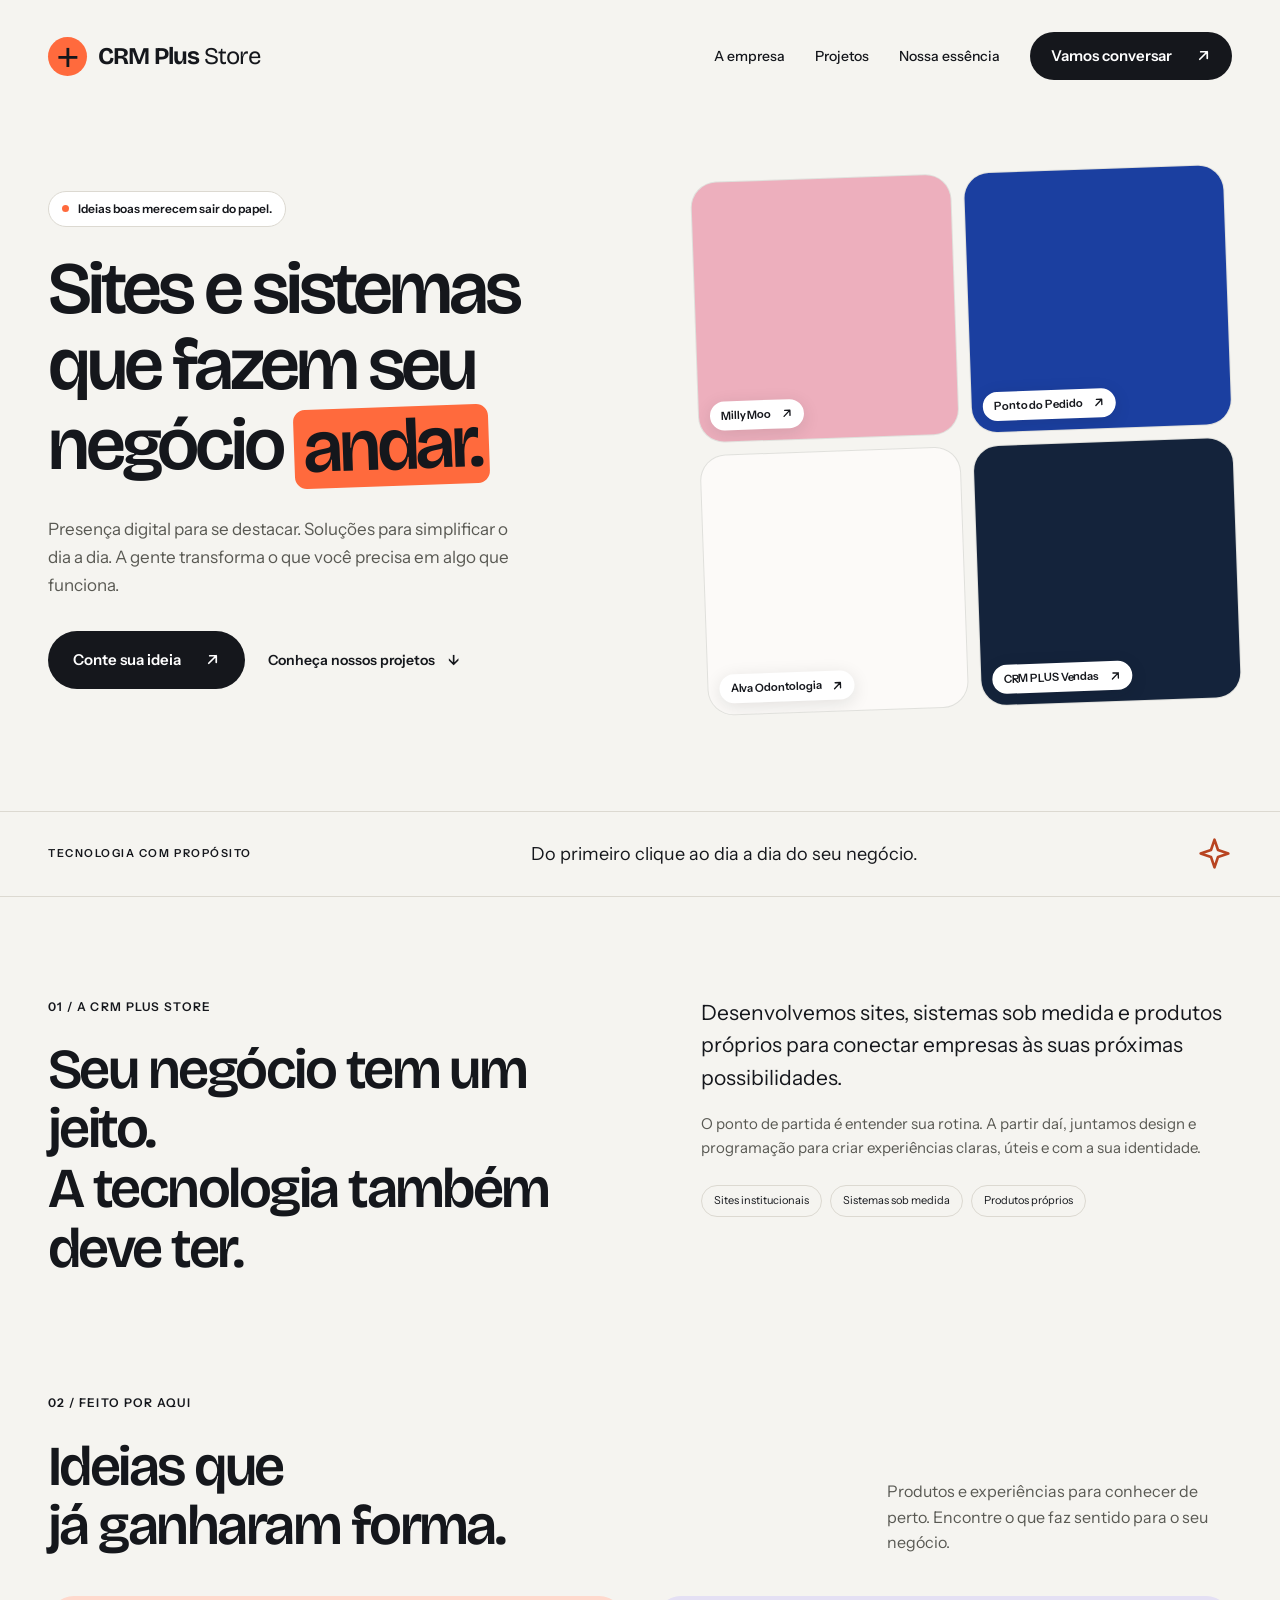
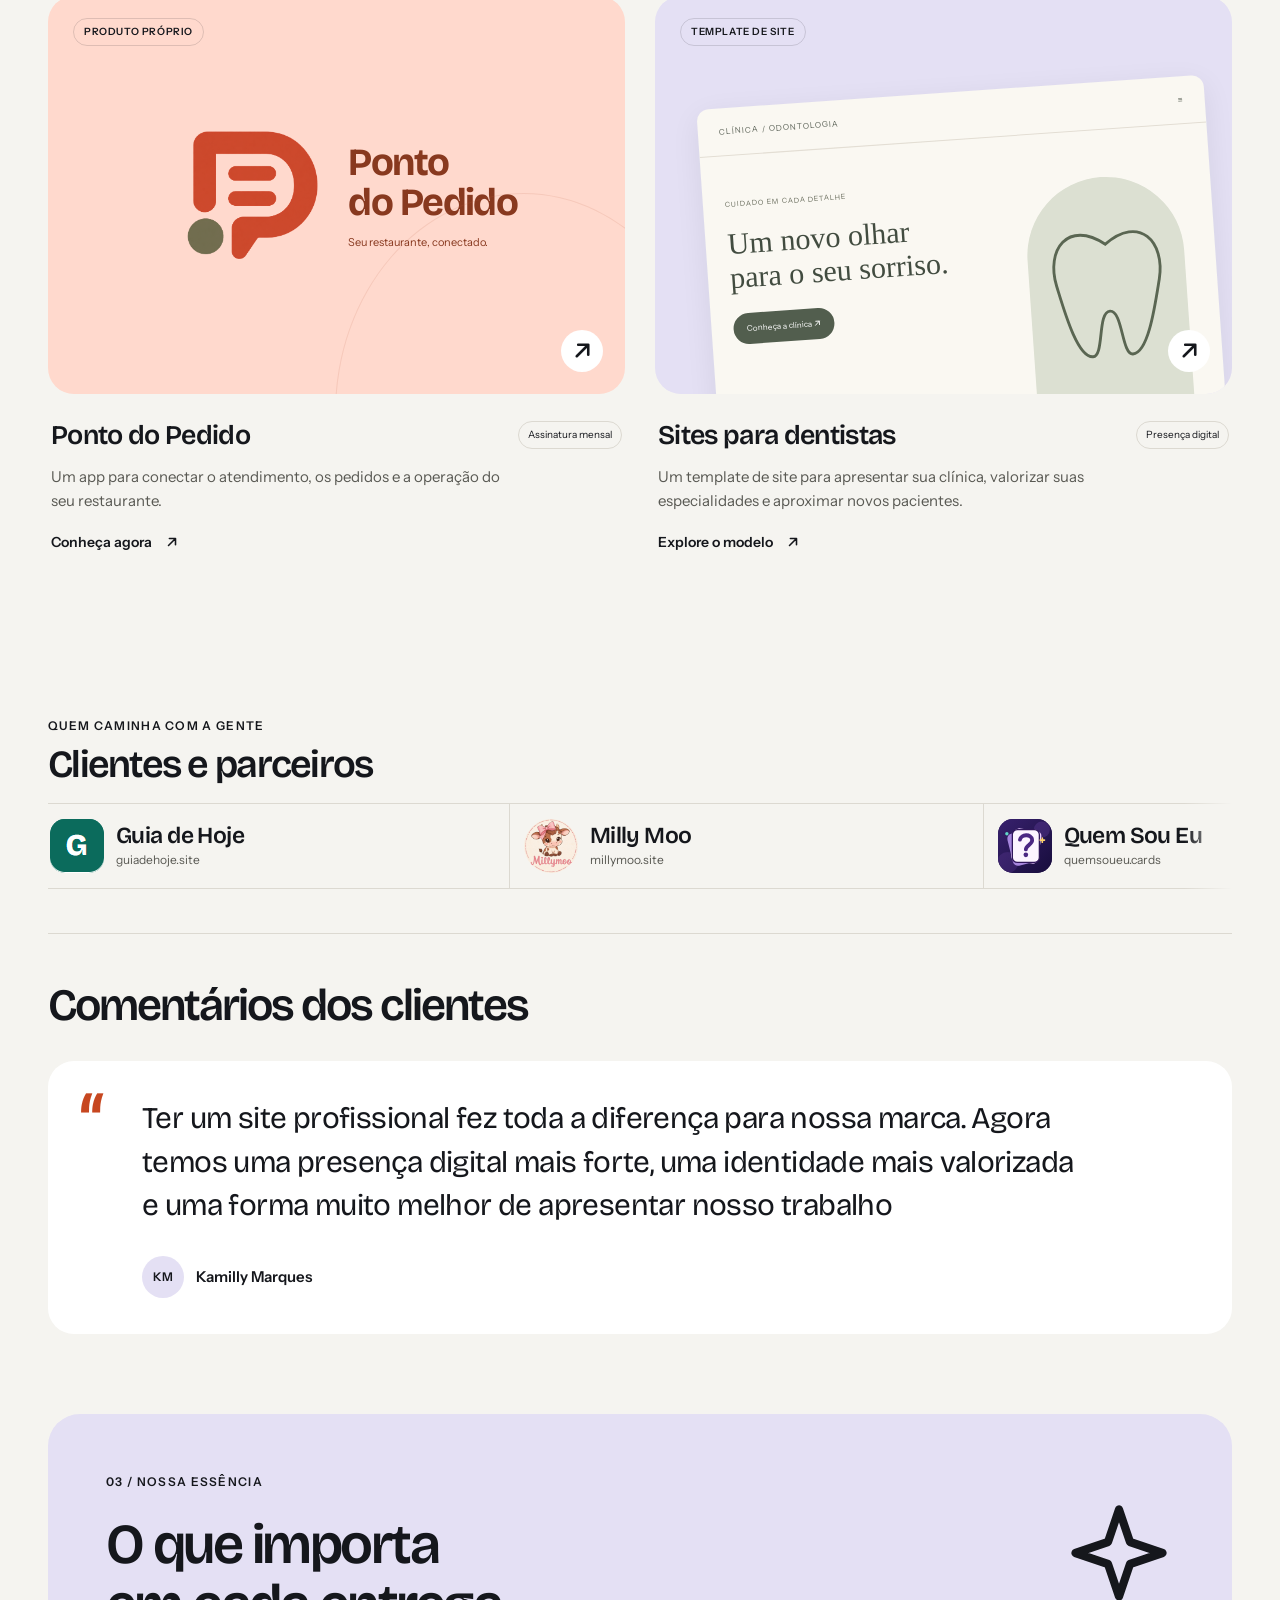
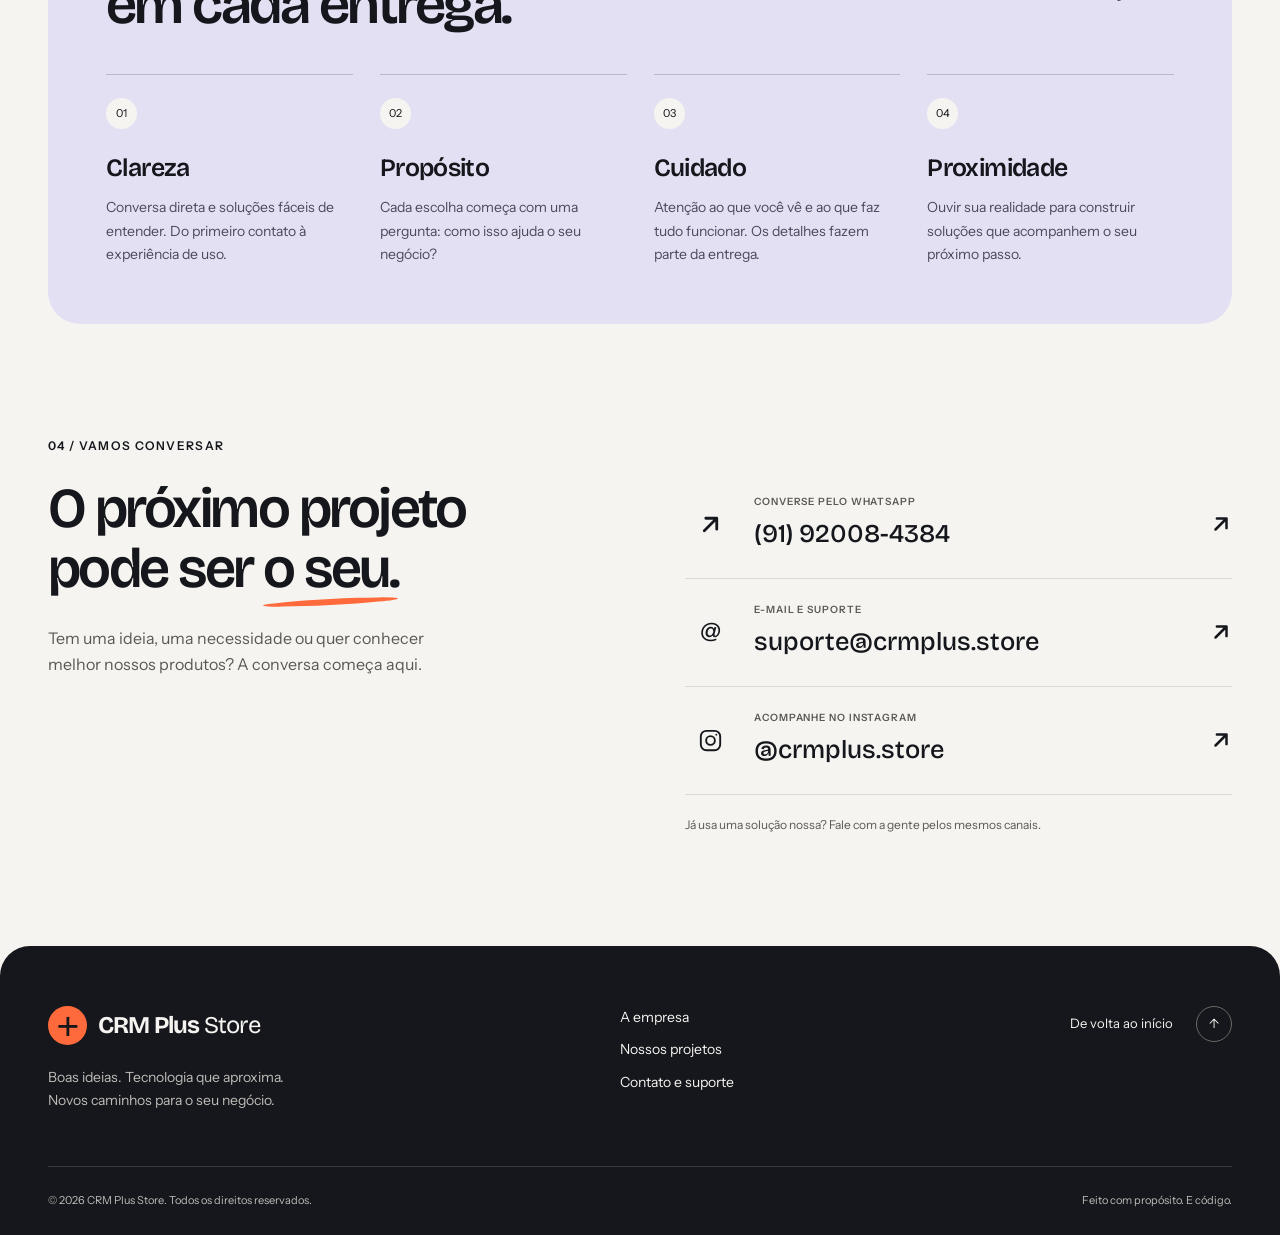
==== commit 4a629760: "Adiciona Instagram aos canais de contato" ====
--- a/index.html
+++ b/index.html
@@ -81,7 +81,7 @@
 </div>
 </section>
 <section id="valores" class="values wrap"><div class="values-panel"><div class="section-heading"><div><span class="eyebrow">03 / Nossa essência</span><h2>O que importa<br>em cada entrega.</h2></div><span class="values-flower" aria-hidden="true"><svg class="inline-icon" aria-hidden="true" viewBox="0 0 24 24" focusable="false"><path d="M12 2.5 14.4 9.6 21.5 12l-7.1 2.4L12 21.5l-2.4-7.1L2.5 12l7.1-2.4L12 2.5Z"/></svg></span></div><div class="values-grid"><article><span class="number">01</span><h3>Clareza</h3><p>Conversa direta e soluções fáceis de entender. Do primeiro contato à experiência de uso.</p></article><article><span class="number">02</span><h3>Propósito</h3><p>Cada escolha começa com uma pergunta: como isso ajuda o seu negócio?</p></article><article><span class="number">03</span><h3>Cuidado</h3><p>Atenção ao que você vê e ao que faz tudo funcionar. Os detalhes fazem parte da entrega.</p></article><article><span class="number">04</span><h3>Proximidade</h3><p>Ouvir sua realidade para construir soluções que acompanhem o seu próximo passo.</p></article></div></div></section>
-<section id="contato" class="contact wrap section"><div><span class="eyebrow">04 / Vamos conversar</span><h2>O próximo projeto<br>pode ser <span class="underline">o seu.</span></h2><p>Tem uma ideia, uma necessidade ou quer conhecer melhor nossos produtos? A conversa começa aqui.</p></div><div class="contact-links"><a href="https://wa.me/5591920084384?text=Ol%C3%A1!%20Vim%20pelo%20site%20da%20CRM%20Plus%20Store." target="_blank" rel="noopener noreferrer"><span class="contact-icon coral" aria-hidden="true"><svg class="inline-icon" aria-hidden="true" viewBox="0 0 16 16" focusable="false"><path d="M4 12 12 4M5 4h7v7"/></svg></span><span><small>CONVERSE PELO WHATSAPP</small><strong>(91) 92008-4384</strong></span><span class="contact-arrow" aria-hidden="true"><svg class="inline-icon" aria-hidden="true" viewBox="0 0 16 16" focusable="false"><path d="M4 12 12 4M5 4h7v7"/></svg></span></a><a href="mailto:suporte@crmplus.store"><span class="contact-icon lavender" aria-hidden="true">@</span><span><small>E-MAIL E SUPORTE</small><strong>suporte@crmplus.store</strong></span><span class="contact-arrow" aria-hidden="true"><svg class="inline-icon" aria-hidden="true" viewBox="0 0 16 16" focusable="false"><path d="M4 12 12 4M5 4h7v7"/></svg></span></a><p class="contact-note">Já usa uma solução nossa? Fale com a gente pelos mesmos canais.</p></div></section>
+<section id="contato" class="contact wrap section"><div><span class="eyebrow">04 / Vamos conversar</span><h2>O próximo projeto<br>pode ser <span class="underline">o seu.</span></h2><p>Tem uma ideia, uma necessidade ou quer conhecer melhor nossos produtos? A conversa começa aqui.</p></div><div class="contact-links"><a href="https://wa.me/5591920084384?text=Ol%C3%A1!%20Vim%20pelo%20site%20da%20CRM%20Plus%20Store." target="_blank" rel="noopener noreferrer"><span class="contact-icon coral" aria-hidden="true"><svg class="inline-icon" aria-hidden="true" viewBox="0 0 16 16" focusable="false"><path d="M4 12 12 4M5 4h7v7"/></svg></span><span><small>CONVERSE PELO WHATSAPP</small><strong>(91) 92008-4384</strong></span><span class="contact-arrow" aria-hidden="true"><svg class="inline-icon" aria-hidden="true" viewBox="0 0 16 16" focusable="false"><path d="M4 12 12 4M5 4h7v7"/></svg></span></a><a href="mailto:suporte@crmplus.store"><span class="contact-icon lavender" aria-hidden="true">@</span><span><small>E-MAIL E SUPORTE</small><strong>suporte@crmplus.store</strong></span><span class="contact-arrow" aria-hidden="true"><svg class="inline-icon" aria-hidden="true" viewBox="0 0 16 16" focusable="false"><path d="M4 12 12 4M5 4h7v7"/></svg></span></a><a href="https://www.instagram.com/crmplus.store?obrf=a2dpc2dnZnh0N244&amp;utm_source=qr" target="_blank" rel="noopener noreferrer" aria-label="Visitar o Instagram da CRM Plus Store, abre em nova aba"><span class="contact-icon instagram-icon" aria-hidden="true"><svg class="inline-icon" viewBox="0 0 24 24" focusable="false"><rect x="2.7" y="2.7" width="18.6" height="18.6" rx="5.4"/><circle cx="12" cy="12" r="4.2"/><circle cx="17.6" cy="6.4" r=".9" fill="currentColor" stroke="none"/></svg></span><span><small>ACOMPANHE NO INSTAGRAM</small><strong>@crmplus.store</strong></span><span class="contact-arrow" aria-hidden="true"><svg class="inline-icon" aria-hidden="true" viewBox="0 0 16 16" focusable="false"><path d="M4 12 12 4M5 4h7v7"/></svg></span></a><p class="contact-note">Já usa uma solução nossa? Fale com a gente pelos mesmos canais.</p></div></section>
 </main>
 <footer><div class="wrap"><div class="footer-main"><div><a class="brand" href="#topo"><span class="brand-mark" aria-hidden="true">+</span><span>CRM Plus <span class="brand-light">Store</span></span></a><p>Boas ideias. Tecnologia que aproxima.<br>Novos caminhos para o seu negócio.</p></div><nav aria-label="Rodapé"><a href="#sobre">A empresa</a><a href="#projetos">Nossos projetos</a><a href="#contato">Contato e suporte</a></nav><a class="back-top" href="#topo">De volta ao início <span aria-hidden="true">↑</span></a></div><div class="footer-bottom"><span>© <span id="year">2026</span> CRM Plus Store. Todos os direitos reservados.</span><span>Feito com propósito. E código.</span></div></div></footer>
 </body></html>
--- a/styles.css
+++ b/styles.css
@@ -1,48 +1,23 @@
 @font-face{font-family:Bricolage;src:url('assets/bricolage.woff2') format('woff2');font-weight:400 800;font-display:swap}@font-face{font-family:Instrument;src:url('assets/instrument.woff2') format('woff2');font-weight:400 700;font-display:swap}
-:root{--paper:#f5f4f0;--ink:#15171c;--muted:#595953;--coral:#ff6a3d;--lavender:#e4e0f4;--line:#dcd9d1}*{box-sizing:border-box}html{scroll-behavior:smooth;scroll-padding-top:28px}body{margin:0;background:var(--paper);color:var(--ink);font-family:Instrument,Arial,sans-serif;line-height:1.6}a{color:inherit;text-decoration:none}button{font:inherit}a,button{-webkit-tap-highlight-color:transparent}a:focus-visible,button:focus-visible{outline:3px solid #b64220;outline-offset:6px}::selection{background:var(--coral);color:var(--ink)}h1,h2,h3,p{margin:0}h1,h2,h3,.brand,.sticker{font-family:Bricolage,Arial,sans-serif}h1,h2,h3{font-weight:600}h2{font-size:clamp(35px,4.4vw,60px);line-height:1.06;letter-spacing:-.045em}h3{font-size:27px;line-height:1.2;letter-spacing:-.025em}.wrap{width:min(1240px,calc(100% - 96px));margin-inline:auto}.section{padding-block:100px}.header{display:flex;align-items:center;justify-content:space-between;min-height:112px;gap:24px}.brand{display:inline-flex;align-items:center;gap:11px;font-weight:700;font-size:24px;white-space:nowrap;letter-spacing:-.8px}.brand-light{font-weight:400}.brand-mark{width:39px;height:39px;border-radius:50%;background:var(--coral);color:var(--ink);display:grid;place-items:center;font:400 39px/1 Arial}.header nav{display:flex;align-items:center;gap:30px;font-size:14px;font-weight:500}.header nav>a:not(.button):hover{color:#ae3c19}.button{background:var(--ink);color:white;display:inline-flex;align-items:center;justify-content:center;gap:24px;padding:17px 25px;border-radius:40px;font-size:15px;font-weight:600;transition:transform .2s,background .2s}.button:hover{transform:translateY(-3px);background:#33353b}.button.small{padding:12px 21px}.menu-toggle{display:none}.hero{display:grid;grid-template-columns:1.1fr 1fr;gap:66px;align-items:center;padding-block:62px 105px}.eyebrow{display:block;font-size:12px;letter-spacing:.11em;font-weight:600;text-transform:uppercase;margin-bottom:24px}.pill{display:inline-flex;gap:9px;align-items:center;text-transform:none;letter-spacing:0;background:#fff;border:1px solid var(--line);border-radius:30px;padding:7px 13px;font-size:12px;margin-bottom:24px}.pill i{width:7px;height:7px;border-radius:50%;background:var(--coral)}h1{font-size:clamp(46px,5.75vw,80px);line-height:1.035;letter-spacing:-.055em;max-width:640px}.highlight{background:var(--coral);border-radius:12px;padding:0 .12em .04em;display:inline-block;transform:rotate(-2deg);margin-top:4px}.hero-copy>p{font-size:17px;color:var(--muted);max-width:480px;margin-top:29px;line-height:1.65}.actions{display:flex;align-items:center;gap:23px;margin-top:32px;flex-wrap:wrap}.text-link{display:inline-flex;gap:13px;align-items:center;font-size:14px;font-weight:600;padding-block:10px}.text-link:hover{text-decoration:underline;text-underline-offset:5px}/* Vitrine real de quatro projetos. O iframe apresenta o site de produção,
-   a composição abaixo é usada apenas antes da primeira pintura ou sem JS. */
+:root{--paper:#f5f4f0;--ink:#15171c;--muted:#595953;--coral:#ff6a3d;--lavender:#e4e0f4;--line:#dcd9d1}*{box-sizing:border-box}html{scroll-behavior:smooth;scroll-padding-top:28px}body{margin:0;background:var(--paper);color:var(--ink);font-family:Instrument,Arial,sans-serif;line-height:1.6}a{color:inherit;text-decoration:none}button{font:inherit}a,button{-webkit-tap-highlight-color:transparent}a:focus-visible,button:focus-visible{outline:3px solid #b64220;outline-offset:6px}::selection{background:var(--coral);color:var(--ink)}h1,h2,h3,p{margin:0}h1,h2,h3,.brand,.sticker{font-family:Bricolage,Arial,sans-serif}h1,h2,h3{font-weight:600}h2{font-size:clamp(35px,4.4vw,60px);line-height:1.06;letter-spacing:-.045em}h3{font-size:27px;line-height:1.2;letter-spacing:-.025em}.wrap{width:min(1240px,calc(100% - 96px));margin-inline:auto}.section{padding-block:100px}.header{display:flex;align-items:center;justify-content:space-between;min-height:112px;gap:24px}.brand{display:inline-flex;align-items:center;gap:11px;font-weight:700;font-size:24px;white-space:nowrap;letter-spacing:-.8px}.brand-light{font-weight:400}.brand-mark{width:39px;height:39px;border-radius:50%;background:var(--coral);color:var(--ink);display:grid;place-items:center;font:400 39px/1 Arial}.header nav{display:flex;align-items:center;gap:30px;font-size:14px;font-weight:500}.header nav>a:not(.button):hover{color:#ae3c19}.button{background:var(--ink);color:white;display:inline-flex;align-items:center;justify-content:center;gap:24px;padding:17px 25px;border-radius:40px;font-size:15px;font-weight:600;transition:transform .2s,background .2s}.button:hover{transform:translateY(-3px);background:#33353b}.button.small{padding:12px 21px}.menu-toggle{display:none}.hero{display:grid;grid-template-columns:1.1fr 1fr;gap:66px;align-items:center;padding-block:62px 105px}.eyebrow{display:block;font-size:12px;letter-spacing:.11em;font-weight:600;text-transform:uppercase;margin-bottom:24px}.pill{display:inline-flex;gap:9px;align-items:center;text-transform:none;letter-spacing:0;background:#fff;border:1px solid var(--line);border-radius:30px;padding:7px 13px;font-size:12px;margin-bottom:24px}.pill i{width:7px;height:7px;border-radius:50%;background:var(--coral)}h1{font-size:clamp(46px,5.75vw,80px);line-height:1.035;letter-spacing:-.055em;max-width:640px}.highlight{background:var(--coral);border-radius:12px;padding:0 .12em .04em;display:inline-block;transform:rotate(-2deg);margin-top:4px}.hero-copy>p{font-size:17px;color:var(--muted);max-width:480px;margin-top:29px;line-height:1.65}.actions{display:flex;align-items:center;gap:23px;margin-top:32px;flex-wrap:wrap}.text-link{display:inline-flex;gap:13px;align-items:center;font-size:14px;font-weight:600;padding-block:10px}.text-link:hover{text-decoration:underline;text-underline-offset:5px}/* Vitrine de sites reais: sem ilustrações que trocam de aparência.
+   Fundos neutros são exibidos somente enquanto as páginas carregam. */
 .hero .hero-art{display:grid;grid-template-columns:repeat(2,minmax(0,1fr));gap:14px;position:relative;min-width:0;transform:rotate(-2deg);isolation:isolate}
-.showcase-tile{position:relative;min-width:0;aspect-ratio:1;border-radius:25px;overflow:hidden;isolation:isolate;background:#f7f5f2;box-shadow:0 0 0 1px #15171c17;transition:transform .3s ease,box-shadow .3s ease}
+.showcase-tile{position:relative;min-width:0;aspect-ratio:1;border-radius:25px;overflow:hidden;isolation:isolate;box-shadow:0 0 0 1px #15171c17;transition:transform .3s ease,box-shadow .3s ease}
+.showcase-milly{background:#edafbd}
+.showcase-pedido{background:#1b3fa0}
+.showcase-alva{background:#fcfaf8}
+.showcase-vendas{background:#14233b}
 .showcase-tile:hover{transform:translateY(-4px);box-shadow:0 14px 35px #15171c1a}
-.showcase-frame{position:absolute;top:0;left:0;width:390px;height:760px;border:0;display:block;background:transparent;transform:scale(var(--showcase-scale,.7));transform-origin:0 0;opacity:0;pointer-events:none;z-index:1;transition:opacity .35s ease}
+.showcase-frame{position:absolute;top:0;left:0;width:390px;height:760px;border:0;display:block;transform:scale(var(--showcase-scale,.7));transform-origin:0 0;opacity:0;pointer-events:none;z-index:1;transition:opacity .6s ease}
 .showcase-tile.is-loaded .showcase-frame{opacity:1}
-.showcase-backup{position:absolute;inset:0;padding:8%;overflow:hidden;font-family:Bricolage,Arial,sans-serif;z-index:0}
-.showcase-backup .backup-kicker{display:block;font:700 clamp(6px,.58vw,10px)/1.2 Instrument,Arial,sans-serif;letter-spacing:.12em}
-.showcase-backup-milly{background:#edafbd;color:#2c1b18}
-.showcase-backup-milly strong{display:block;font-size:clamp(16px,2vw,26px);letter-spacing:-.075em;line-height:1;margin:9% 0 0}
-.showcase-backup-milly strong span{color:#85233e}
-.showcase-backup-milly p{position:relative;z-index:1;margin-top:17%;font-size:clamp(18px,2.3vw,29px);line-height:1.06;letter-spacing:-.07em;font-weight:700}
-.showcase-backup-milly p em{font-family:Georgia,serif}
-.showcase-backup-milly img{position:absolute;right:-22%;bottom:-18%;width:70%;height:75%;object-fit:contain}
-.showcase-backup-pedido{background:#1b3fa0;color:white}
-.showcase-backup-pedido img{display:block;position:absolute;right:-10%;bottom:-18%;width:75%;height:75%;object-fit:contain;opacity:.85}
-.showcase-backup-pedido strong{position:absolute;left:8%;top:36%;z-index:1;font-size:clamp(22px,2.5vw,36px);line-height:1.08;letter-spacing:-.045em;text-shadow:0 2px 10px #082265a6}
-.showcase-backup-pedido small{position:absolute;bottom:23%;left:8%;z-index:1;font-size:clamp(7px,.9vw,12px)}
-.showcase-backup-alva{background:#fcfaf8;color:#1f1719}
-.showcase-backup-alva strong{display:block;font:400 clamp(21px,2.5vw,32px)/1.1 Georgia,serif;margin-top:9%}
-.showcase-backup-alva strong span,.showcase-backup-alva em{color:#5b1626}
-.showcase-backup-alva strong small{font:600 clamp(5px,.48vw,8px)/1 Instrument,Arial,sans-serif;letter-spacing:.11em}
-.showcase-backup-alva p{position:relative;z-index:2;margin-top:12%;font:400 clamp(18px,2.5vw,32px)/1.02 Georgia,serif;letter-spacing:-.04em}
-.backup-arch{position:absolute;bottom:-10%;right:-8%;width:53%;height:73%;border-radius:999px 999px 0 0;background:#5b1626}
-.backup-arch svg{position:absolute;top:10%;left:10%;width:80%;height:75%;transform:rotate(-9deg)}
-.showcase-backup-vendas{background:#14233b;color:white}
-.showcase-backup-vendas .backup-kicker{color:#a8c4f8}
-.showcase-backup-vendas strong{display:block;font-size:clamp(24px,3vw,40px);letter-spacing:-.07em;line-height:1.05;margin-top:13%}
-.showcase-backup-vendas strong span{font-weight:400;color:#bbd4ff}
-.showcase-backup-vendas small{display:block;font:800 clamp(8px,1vw,13px) Instrument,Arial,sans-serif;letter-spacing:.32em;color:#9bbdff}
-.showcase-backup-vendas p{position:relative;z-index:1;margin-top:16%;max-width:85%;font-size:clamp(14px,1.8vw,24px);line-height:1.13}
-.showcase-backup-vendas p em{color:#9bbdff;font-style:normal}
-.backup-sale-art{position:absolute;right:-10%;bottom:-24%;width:70%;aspect-ratio:1;border:1px solid #b5cdf72a;border-radius:50%;box-shadow:0 0 0 23px #b5cdf70b,0 0 0 50px #b5cdf707}
-.backup-sale-art i{position:absolute;top:44%;left:43%;width:30%;height:30%;background:#4268e8;border-radius:19%;transform:rotate(-12deg)}
-.backup-sale-art i:nth-child(2){top:12%;left:60%;width:13%;height:13%;background:#f3f7ff}
-.backup-sale-art i:nth-child(3){top:70%;left:9%;width:16%;height:16%;background:#93b6ff}
 .showcase-hitarea{position:absolute;inset:0;z-index:2;display:flex;align-items:flex-end;justify-content:flex-start;padding:11px;color:var(--ink);text-decoration:none;outline-offset:-4px}
 .showcase-hitarea:focus-visible{outline:3px solid #ff6a3d;border-radius:inherit}
 .showcase-caption{display:inline-flex;align-items:center;justify-content:space-between;gap:10px;max-width:100%;padding:8px 11px;border-radius:999px;background:#fff;box-shadow:0 4px 18px #15171c1c;color:#15171c;font:600 clamp(9px,.88vw,12px)/1.2 Instrument,Arial,sans-serif;letter-spacing:-.01em;white-space:nowrap;transition:transform .25s ease}
 .showcase-hitarea:hover .showcase-caption{transform:translateX(3px)}
 .showcase-caption .inline-icon{width:12px;height:12px}
 @media(max-width:800px){.hero .hero-art{gap:13px;transform:rotate(-2deg)}.showcase-tile{border-radius:23px}.showcase-hitarea{padding:9px}.showcase-caption{padding:7px 9px;font-size:11px}}
-@media(max-width:460px){.hero .hero-art{gap:10px}.showcase-tile{border-radius:19px}.showcase-hitarea{padding:7px}.showcase-caption{gap:5px;padding:6px 8px;font-size:9px}.showcase-caption .inline-icon{width:10px;height:10px}.showcase-backup{padding:7%}}
+@media(max-width:460px){.hero .hero-art{gap:10px}.showcase-tile{border-radius:19px}.showcase-hitarea{padding:7px}.showcase-caption{gap:5px;padding:6px 8px;font-size:9px}.showcase-caption .inline-icon{width:10px;height:10px}}
+@media(prefers-reduced-motion:reduce){.showcase-frame{transition:none}}
 .intro-strip{border-block:1px solid var(--line)}.intro-strip .wrap{display:flex;justify-content:space-between;align-items:center;gap:20px;padding-block:24px}.intro-strip span:first-child{font-size:11px;font-weight:600;letter-spacing:.14em}.intro-strip p{font-size:18px}.strip-plus{font-size:35px;line-height:1;color:#b84421}.about{display:grid;grid-template-columns:1.05fr 1fr;gap:95px;padding-bottom:85px}.about-copy>p:first-child{font-size:21px;line-height:1.55;margin-bottom:18px}.about-copy>p:nth-child(2){color:var(--muted);font-size:15px}.service-tags{display:flex;gap:8px;flex-wrap:wrap;margin-top:25px}.service-tags span{border:1px solid var(--line);border-radius:30px;padding:6px 12px;font-size:11px}.projects{padding-top:30px}.section-heading{display:flex;align-items:end;justify-content:space-between;gap:50px;margin-bottom:40px}.section-heading>p{max-width:345px;color:var(--muted);font-size:16px}.project-grid{display:grid;grid-template-columns:1fr 1fr;gap:30px}.project{min-width:0}.project-visual{display:block;aspect-ratio:1.45;border-radius:26px;position:relative;overflow:hidden;transition:transform .25s}.project-visual:hover{transform:translateY(-5px)}.project-tag{position:absolute;left:25px;top:22px;border:1px solid #15171c24;border-radius:30px;padding:5px 10px;font-size:10px;font-weight:600;letter-spacing:.06em;z-index:2}.restaurant{background:#ffd9cd}.restaurant:after{content:'';position:absolute;width:65%;height:110%;border:1px solid #bc654b24;border-radius:50%;right:-15%;bottom:-60%;pointer-events:none}.restaurant-brand{height:100%;display:flex;align-items:center;justify-content:center;gap:5px;padding:35px}.restaurant-brand img{width:37%;height:auto;object-fit:contain;mix-blend-mode:multiply}.restaurant-brand>span{font-family:Bricolage,Arial,sans-serif;font-size:clamp(25px,3vw,43px);font-weight:700;line-height:1.05;letter-spacing:-.04em;color:#88391f}.restaurant-sub{display:block;font-family:Instrument,Arial,sans-serif;font-weight:400;font-size:11px;letter-spacing:0;margin-top:14px}.round-arrow{position:absolute;bottom:22px;right:22px;border-radius:50%;width:42px;height:42px;display:grid;place-items:center;background:#fff;font-size:23px;z-index:2}.dentistry{background:#e4e0f4}.dental-window{position:absolute;left:9%;top:24%;width:88%;height:82%;background:#faf8f2;box-shadow:0 8px 30px #15171c12;border-radius:12px 12px 0 0;transform:rotate(-4deg);overflow:hidden}.window-top{display:flex;justify-content:space-between;padding:17px 21px;border-bottom:1px solid #e3ded4;font-size:8px;letter-spacing:.12em;color:#5f665b}.dental-body{padding:33px 22px;position:relative;z-index:1}.dental-body small{font-size:7px;letter-spacing:.15em;color:#676b5b}.dental-body strong{display:block;font-family:Georgia,serif;font-weight:400;font-size:clamp(19px,2.35vw,32px);line-height:1.13;color:#424c40;margin-top:13px}.mini-button{display:inline-block;background:#525e4e;color:white;border-radius:30px;font-size:8px;padding:9px 13px;margin-top:19px}.dental-arch{position:absolute;right:6%;top:29%;width:31%;height:73%;border-radius:100px 100px 0 0;background:#dce0d2;display:flex;align-items:center;color:#5a6652}.dental-arch svg{width:100%;height:72%}.project-copy{padding:25px 3px 0}.project-heading{display:flex;gap:10px;align-items:center;justify-content:space-between;flex-wrap:wrap}.category{font-size:10px;border:1px solid var(--line);border-radius:30px;padding:5px 9px;white-space:nowrap}.project-copy p{font-size:15px;color:var(--muted);margin:14px 0 8px;max-width:460px}.values-panel{background:var(--lavender);border-radius:32px;padding:58px}.values-flower{font-size:110px;line-height:1;align-self:center}.values-grid{display:grid;grid-template-columns:repeat(4,1fr);gap:27px}.values-grid article{border-top:1px solid #15171c33;padding-top:23px}.number{font-size:11px;display:inline-flex;width:31px;height:31px;background:var(--paper);border-radius:50%;align-items:center;justify-content:center;margin-bottom:24px}.values-grid h3{font-size:25px;margin-bottom:13px}.values-grid p{font-size:14px;line-height:1.65;color:#4c4a59}.contact{display:grid;grid-template-columns:1fr 1fr;gap:90px;padding-block:112px}.underline{position:relative;display:inline-block}.underline:after{content:'';position:absolute;bottom:-7px;left:0;width:100%;height:6px;background:var(--coral);transform:rotate(-3deg);border-radius:50%}.contact h2{margin-bottom:28px}.contact>div>p{max-width:430px;color:var(--muted);font-size:16px}.contact-links{padding-top:35px}.contact-links>a{display:flex;align-items:center;gap:18px;border-bottom:1px solid var(--line);padding-block:23px}.contact-icon{width:51px;height:51px;flex-shrink:0;border-radius:50%;display:grid;place-items:center;font-size:25px}.contact-links small{font-size:10px;font-weight:600;letter-spacing:.09em;display:block;color:var(--muted);margin-bottom:4px}.contact-links strong{font-family:Bricolage,Arial,sans-serif;font-size:clamp(18px,2vw,27px);font-weight:500;overflow-wrap:anywhere}.contact-arrow{margin-left:auto;font-size:22px}.contact-links .contact-note{font-size:12px;margin-top:20px;color:var(--muted)}footer{background:var(--ink);color:var(--paper);border-radius:30px 30px 0 0;padding-top:60px}.footer-main{display:flex;justify-content:space-between;gap:40px;padding-bottom:55px}.footer-main p{color:#bdbcb7;font-size:14px;margin-top:20px}.footer-main nav{display:flex;flex-direction:column;gap:10px;font-size:14px}.footer-main a:hover:not(.brand){text-decoration:underline;text-underline-offset:5px}.back-top{font-size:13px;align-self:start;display:flex;gap:23px;align-items:center}.back-top span{border:1px solid #696967;border-radius:50%;width:36px;height:36px;display:grid;place-items:center}.footer-bottom{border-top:1px solid #ffffff26;display:flex;justify-content:space-between;gap:20px;padding-block:25px;color:#bdbcb7;font-size:11px}.skip{position:fixed;top:-100px;left:20px;z-index:20;background:var(--ink);color:#fff;padding:12px}.skip:focus{top:10px}
 @media(min-width:1500px){.hero{padding-block:85px 125px}}@media(max-width:1100px){.wrap{width:calc(100% - 64px)}.header nav{gap:20px}.hero{gap:36px}.about{gap:45px}.contact{gap:40px}.values-panel{padding:40px}.values-grid{gap:20px}.actions{gap:14px}.hero-art{gap:10px}.tile{border-radius:21px}.sticker{font-size:16px;padding:8px 18px}.project-heading h3{font-size:25px}}
 @media(max-width:800px){.wrap{width:calc(100% - 40px)}.header{min-height:90px;flex-wrap:wrap;position:relative}.brand{font-size:22px}.menu-toggle{display:flex;align-items:center;gap:20px;border:1px solid var(--line);border-radius:30px;padding:7px 14px;background:transparent;font-size:13px;cursor:pointer}.header nav{display:none;flex-basis:100%;padding-bottom:22px;align-items:stretch}.header nav.open{display:flex;flex-direction:column;gap:0}.header nav a{padding:13px}.header nav .button{margin-top:10px}.hero{padding-top:35px;grid-template-columns:1fr;gap:50px;padding-bottom:60px}h1{font-size:clamp(48px,9vw,74px);max-width:650px}.hero-copy>p{max-width:530px}.hero-art{max-width:430px;width:calc(100% - 24px);margin:12px auto;gap:13px}.tile{border-radius:25px}.intro-strip .wrap{flex-wrap:wrap;gap:10px}.intro-strip p{font-size:15px}.strip-plus{display:none}.section{padding-block:64px}.about{grid-template-columns:1fr;gap:25px}.about-copy>p:first-child{font-size:19px}.section-heading{gap:25px;align-items:start;flex-direction:column;margin-bottom:30px}.section-heading>p{max-width:500px}.projects{padding-top:10px}.project-grid{gap:30px;grid-template-columns:1fr}.project-visual{aspect-ratio:1.55}.restaurant-brand>span{font-size:42px}.restaurant-brand img{max-width:180px}.dental-body strong{font-size:32px}.dental-body small{font-size:8px}.dental-body{padding:30px}.project-copy{padding-top:20px}.values-panel{padding:32px 26px;border-radius:26px}.values-panel .section-heading{flex-direction:row;align-items:center}.values-flower{font-size:65px}.values-grid{grid-template-columns:1fr 1fr;gap:30px 24px}.values-grid h3{font-size:23px}.number{margin-bottom:17px}.contact{grid-template-columns:1fr;gap:18px}.contact-links{padding-top:0}.contact-links strong{font-size:25px}.footer-main{flex-wrap:wrap;gap:35px}.footer-main>div{width:100%}.footer-bottom{flex-direction:column;gap:8px}.eyebrow{margin-bottom:19px}}
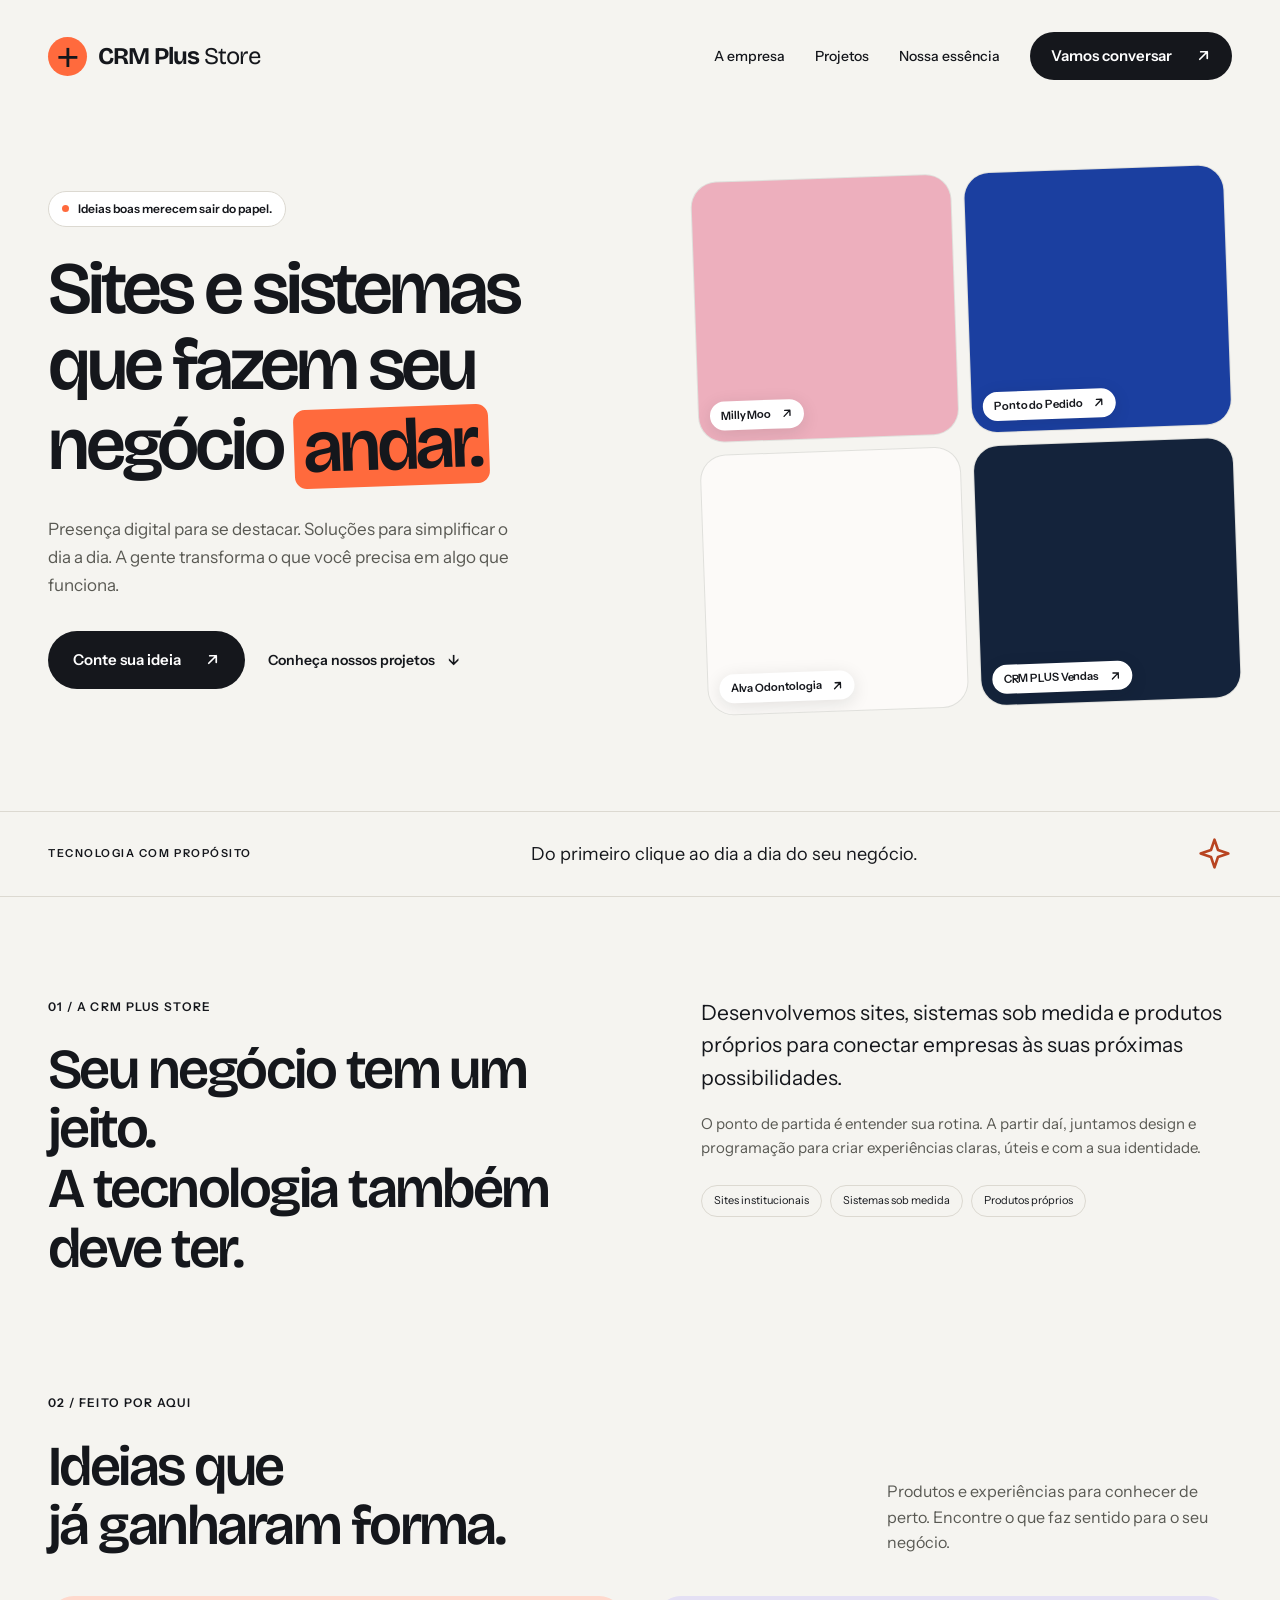
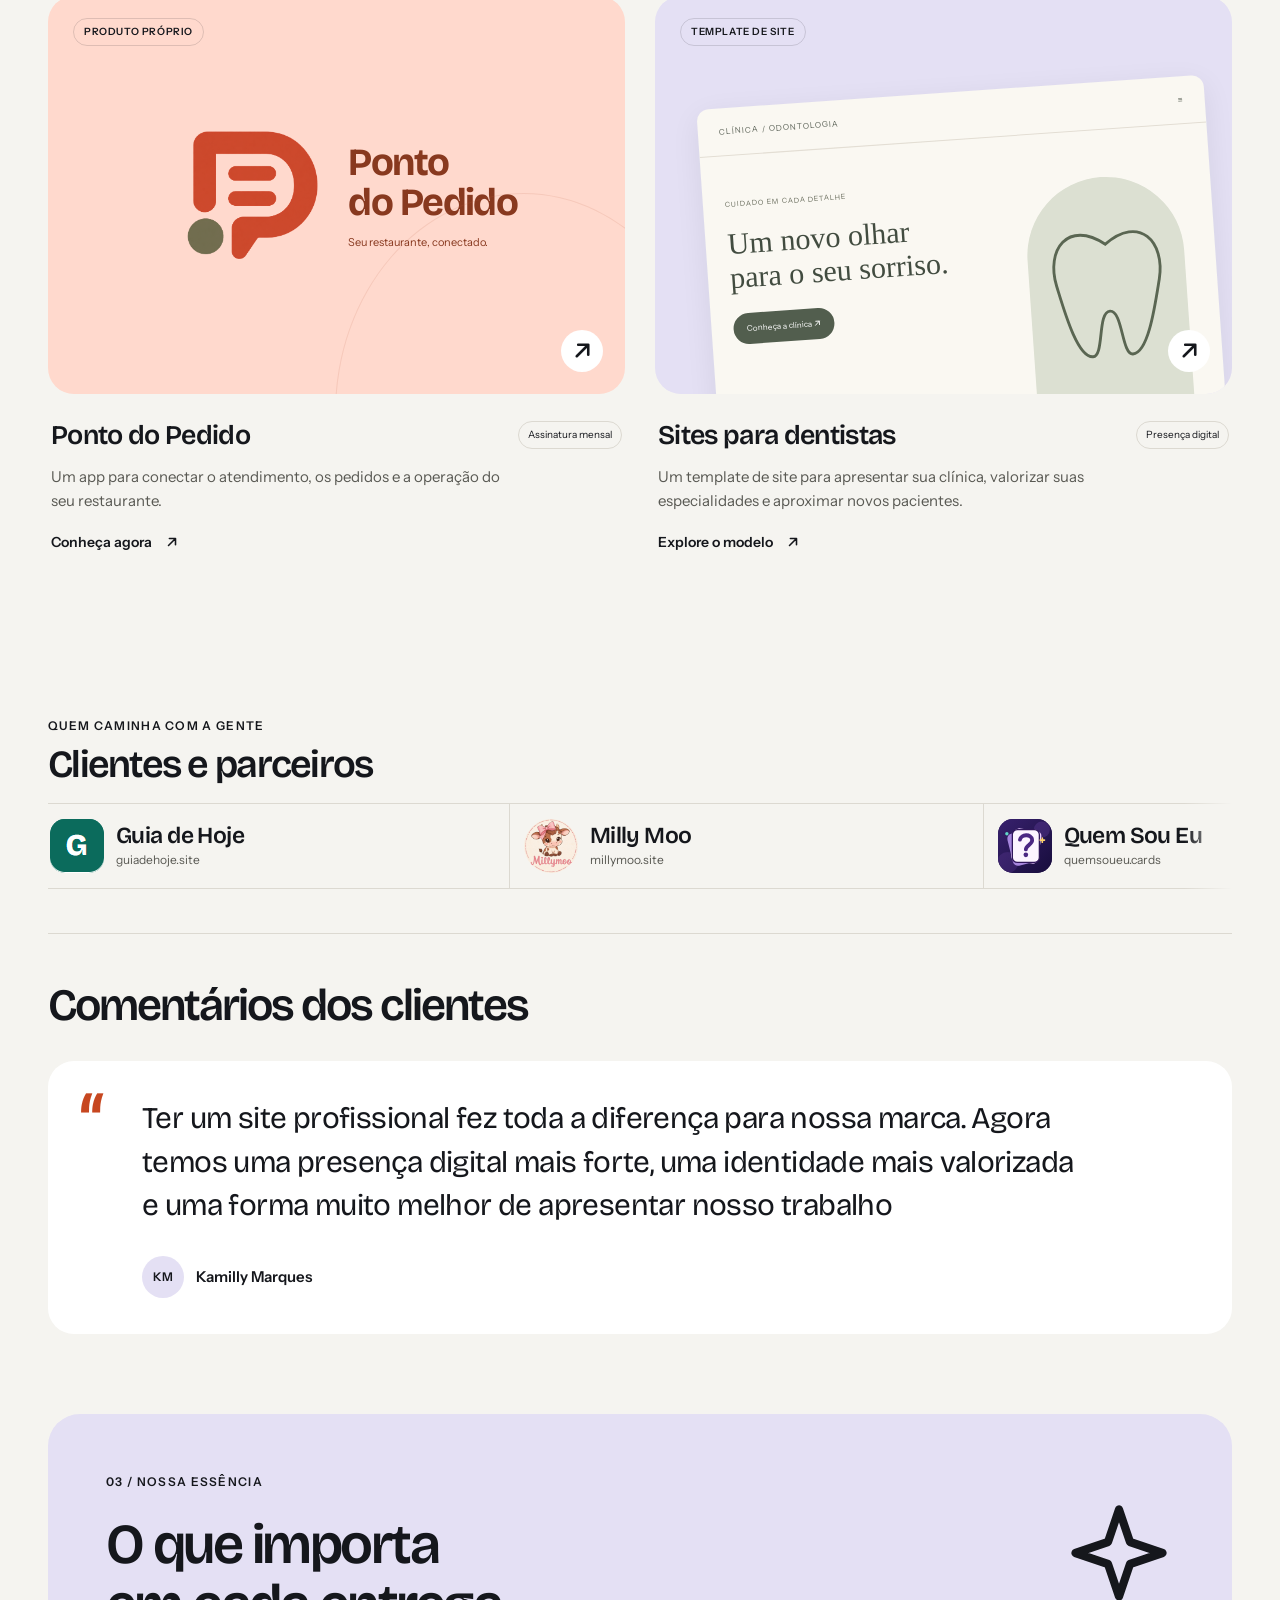
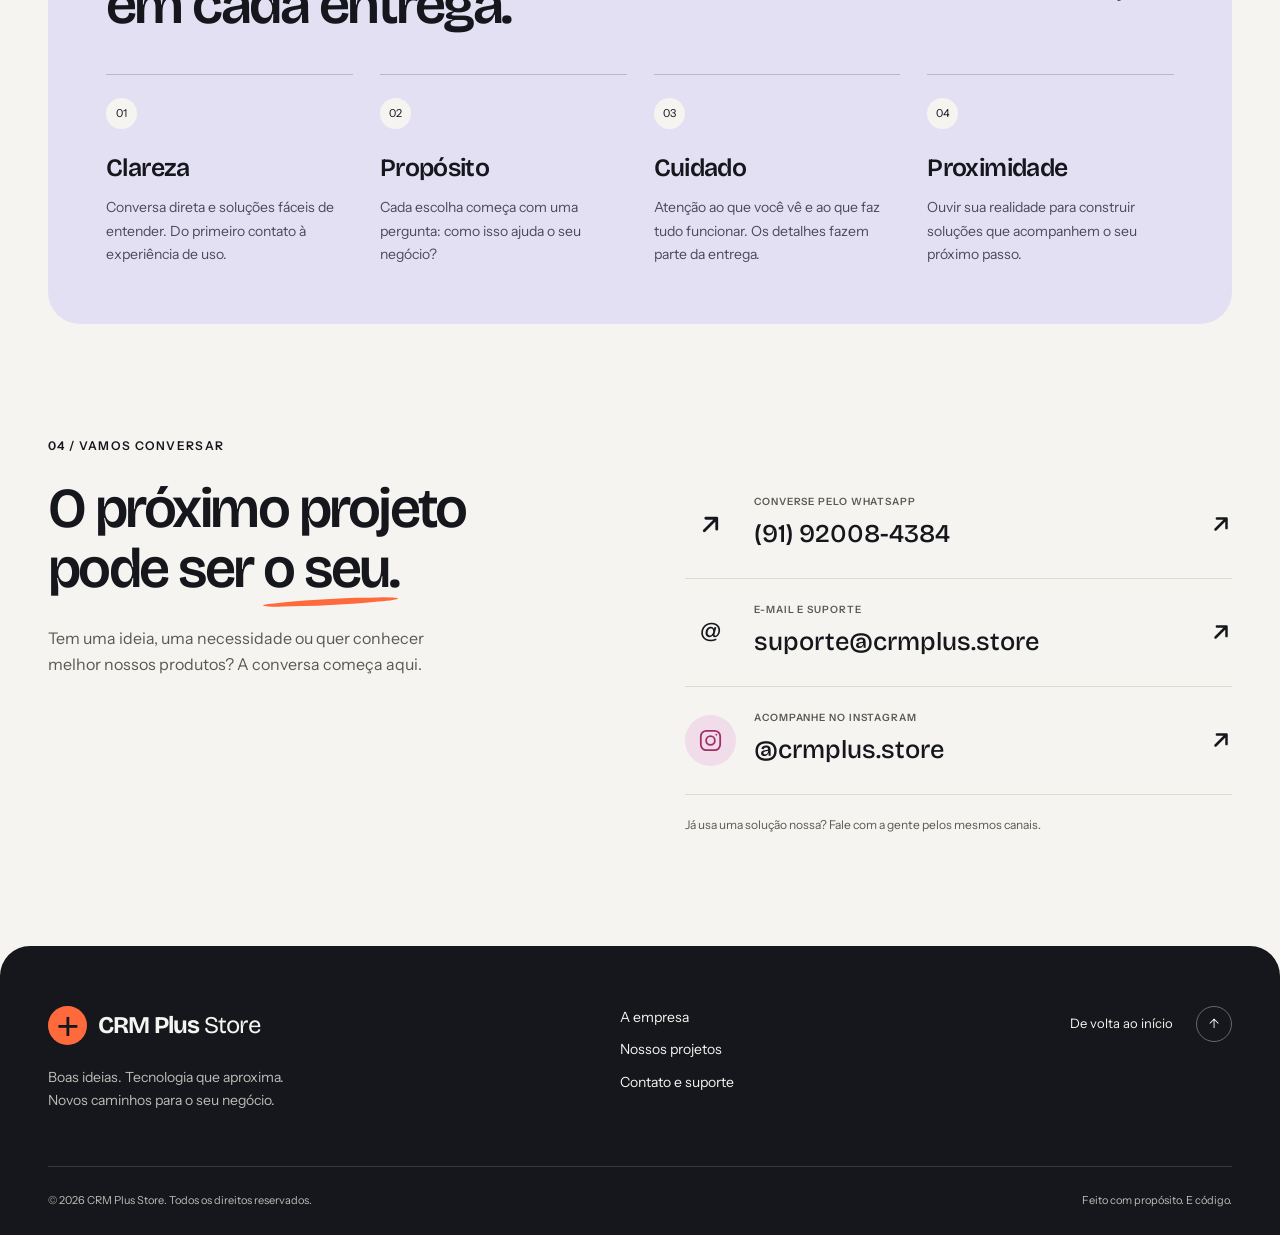
==== commit a93824f0: "Adiciona Vercel Analytics ao site institucional" ====
--- a/index.html
+++ b/index.html
@@ -7,6 +7,9 @@
 <meta name="theme-color" content="#f5f4f0"><link rel="canonical" href="https://crmplus.store/">
 <meta property="og:title" content="CRM Plus Store | Desenvolvimento de Sites e Sistemas"><meta property="og:description" content="Desenvolvimento de sites institucionais, sistemas sob medida e produtos próprios. Conheça a CRM Plus Store e converse sobre seu projeto pelo WhatsApp."><meta property="og:type" content="website"><meta property="og:url" content="https://crmplus.store/"><meta property="og:locale" content="pt_BR">
 <link rel="preconnect" href="https://millymoo.site"><link rel="preconnect" href="https://pontodopedido.vercel.app"><link rel="preconnect" href="https://site-dentista-peach.vercel.app"><link rel="preconnect" href="https://crmplus-vendas.vercel.app"><link rel="icon" href="assets/favicon.svg" type="image/svg+xml"><link rel="preload" href="assets/bricolage.woff2" as="font" type="font/woff2" crossorigin><link rel="stylesheet" href="styles.css"><script src="script.js" defer></script>
+<!-- Vercel Web Analytics: HTML estatico, sem dependencias npm -->
+<script>window.va=window.va||function(){(window.vaq=window.vaq||[]).push(arguments)};</script>
+<script defer src="/_vercel/insights/script.js"></script>
 <meta name="robots" content="index,follow,max-image-preview:large">
 <meta property="og:site_name" content="CRM Plus Store">
 <meta property="og:image" content="https://crmplus.store/assets/og-crmplus.png">
--- a/styles.css
+++ b/styles.css
@@ -18,7 +18,7 @@
 @media(max-width:800px){.hero .hero-art{gap:13px;transform:rotate(-2deg)}.showcase-tile{border-radius:23px}.showcase-hitarea{padding:9px}.showcase-caption{padding:7px 9px;font-size:11px}}
 @media(max-width:460px){.hero .hero-art{gap:10px}.showcase-tile{border-radius:19px}.showcase-hitarea{padding:7px}.showcase-caption{gap:5px;padding:6px 8px;font-size:9px}.showcase-caption .inline-icon{width:10px;height:10px}}
 @media(prefers-reduced-motion:reduce){.showcase-frame{transition:none}}
-.intro-strip{border-block:1px solid var(--line)}.intro-strip .wrap{display:flex;justify-content:space-between;align-items:center;gap:20px;padding-block:24px}.intro-strip span:first-child{font-size:11px;font-weight:600;letter-spacing:.14em}.intro-strip p{font-size:18px}.strip-plus{font-size:35px;line-height:1;color:#b84421}.about{display:grid;grid-template-columns:1.05fr 1fr;gap:95px;padding-bottom:85px}.about-copy>p:first-child{font-size:21px;line-height:1.55;margin-bottom:18px}.about-copy>p:nth-child(2){color:var(--muted);font-size:15px}.service-tags{display:flex;gap:8px;flex-wrap:wrap;margin-top:25px}.service-tags span{border:1px solid var(--line);border-radius:30px;padding:6px 12px;font-size:11px}.projects{padding-top:30px}.section-heading{display:flex;align-items:end;justify-content:space-between;gap:50px;margin-bottom:40px}.section-heading>p{max-width:345px;color:var(--muted);font-size:16px}.project-grid{display:grid;grid-template-columns:1fr 1fr;gap:30px}.project{min-width:0}.project-visual{display:block;aspect-ratio:1.45;border-radius:26px;position:relative;overflow:hidden;transition:transform .25s}.project-visual:hover{transform:translateY(-5px)}.project-tag{position:absolute;left:25px;top:22px;border:1px solid #15171c24;border-radius:30px;padding:5px 10px;font-size:10px;font-weight:600;letter-spacing:.06em;z-index:2}.restaurant{background:#ffd9cd}.restaurant:after{content:'';position:absolute;width:65%;height:110%;border:1px solid #bc654b24;border-radius:50%;right:-15%;bottom:-60%;pointer-events:none}.restaurant-brand{height:100%;display:flex;align-items:center;justify-content:center;gap:5px;padding:35px}.restaurant-brand img{width:37%;height:auto;object-fit:contain;mix-blend-mode:multiply}.restaurant-brand>span{font-family:Bricolage,Arial,sans-serif;font-size:clamp(25px,3vw,43px);font-weight:700;line-height:1.05;letter-spacing:-.04em;color:#88391f}.restaurant-sub{display:block;font-family:Instrument,Arial,sans-serif;font-weight:400;font-size:11px;letter-spacing:0;margin-top:14px}.round-arrow{position:absolute;bottom:22px;right:22px;border-radius:50%;width:42px;height:42px;display:grid;place-items:center;background:#fff;font-size:23px;z-index:2}.dentistry{background:#e4e0f4}.dental-window{position:absolute;left:9%;top:24%;width:88%;height:82%;background:#faf8f2;box-shadow:0 8px 30px #15171c12;border-radius:12px 12px 0 0;transform:rotate(-4deg);overflow:hidden}.window-top{display:flex;justify-content:space-between;padding:17px 21px;border-bottom:1px solid #e3ded4;font-size:8px;letter-spacing:.12em;color:#5f665b}.dental-body{padding:33px 22px;position:relative;z-index:1}.dental-body small{font-size:7px;letter-spacing:.15em;color:#676b5b}.dental-body strong{display:block;font-family:Georgia,serif;font-weight:400;font-size:clamp(19px,2.35vw,32px);line-height:1.13;color:#424c40;margin-top:13px}.mini-button{display:inline-block;background:#525e4e;color:white;border-radius:30px;font-size:8px;padding:9px 13px;margin-top:19px}.dental-arch{position:absolute;right:6%;top:29%;width:31%;height:73%;border-radius:100px 100px 0 0;background:#dce0d2;display:flex;align-items:center;color:#5a6652}.dental-arch svg{width:100%;height:72%}.project-copy{padding:25px 3px 0}.project-heading{display:flex;gap:10px;align-items:center;justify-content:space-between;flex-wrap:wrap}.category{font-size:10px;border:1px solid var(--line);border-radius:30px;padding:5px 9px;white-space:nowrap}.project-copy p{font-size:15px;color:var(--muted);margin:14px 0 8px;max-width:460px}.values-panel{background:var(--lavender);border-radius:32px;padding:58px}.values-flower{font-size:110px;line-height:1;align-self:center}.values-grid{display:grid;grid-template-columns:repeat(4,1fr);gap:27px}.values-grid article{border-top:1px solid #15171c33;padding-top:23px}.number{font-size:11px;display:inline-flex;width:31px;height:31px;background:var(--paper);border-radius:50%;align-items:center;justify-content:center;margin-bottom:24px}.values-grid h3{font-size:25px;margin-bottom:13px}.values-grid p{font-size:14px;line-height:1.65;color:#4c4a59}.contact{display:grid;grid-template-columns:1fr 1fr;gap:90px;padding-block:112px}.underline{position:relative;display:inline-block}.underline:after{content:'';position:absolute;bottom:-7px;left:0;width:100%;height:6px;background:var(--coral);transform:rotate(-3deg);border-radius:50%}.contact h2{margin-bottom:28px}.contact>div>p{max-width:430px;color:var(--muted);font-size:16px}.contact-links{padding-top:35px}.contact-links>a{display:flex;align-items:center;gap:18px;border-bottom:1px solid var(--line);padding-block:23px}.contact-icon{width:51px;height:51px;flex-shrink:0;border-radius:50%;display:grid;place-items:center;font-size:25px}.contact-links small{font-size:10px;font-weight:600;letter-spacing:.09em;display:block;color:var(--muted);margin-bottom:4px}.contact-links strong{font-family:Bricolage,Arial,sans-serif;font-size:clamp(18px,2vw,27px);font-weight:500;overflow-wrap:anywhere}.contact-arrow{margin-left:auto;font-size:22px}.contact-links .contact-note{font-size:12px;margin-top:20px;color:var(--muted)}footer{background:var(--ink);color:var(--paper);border-radius:30px 30px 0 0;padding-top:60px}.footer-main{display:flex;justify-content:space-between;gap:40px;padding-bottom:55px}.footer-main p{color:#bdbcb7;font-size:14px;margin-top:20px}.footer-main nav{display:flex;flex-direction:column;gap:10px;font-size:14px}.footer-main a:hover:not(.brand){text-decoration:underline;text-underline-offset:5px}.back-top{font-size:13px;align-self:start;display:flex;gap:23px;align-items:center}.back-top span{border:1px solid #696967;border-radius:50%;width:36px;height:36px;display:grid;place-items:center}.footer-bottom{border-top:1px solid #ffffff26;display:flex;justify-content:space-between;gap:20px;padding-block:25px;color:#bdbcb7;font-size:11px}.skip{position:fixed;top:-100px;left:20px;z-index:20;background:var(--ink);color:#fff;padding:12px}.skip:focus{top:10px}
+.intro-strip{border-block:1px solid var(--line)}.intro-strip .wrap{display:flex;justify-content:space-between;align-items:center;gap:20px;padding-block:24px}.intro-strip span:first-child{font-size:11px;font-weight:600;letter-spacing:.14em}.intro-strip p{font-size:18px}.strip-plus{font-size:35px;line-height:1;color:#b84421}.about{display:grid;grid-template-columns:1.05fr 1fr;gap:95px;padding-bottom:85px}.about-copy>p:first-child{font-size:21px;line-height:1.55;margin-bottom:18px}.about-copy>p:nth-child(2){color:var(--muted);font-size:15px}.service-tags{display:flex;gap:8px;flex-wrap:wrap;margin-top:25px}.service-tags span{border:1px solid var(--line);border-radius:30px;padding:6px 12px;font-size:11px}.projects{padding-top:30px}.section-heading{display:flex;align-items:end;justify-content:space-between;gap:50px;margin-bottom:40px}.section-heading>p{max-width:345px;color:var(--muted);font-size:16px}.project-grid{display:grid;grid-template-columns:1fr 1fr;gap:30px}.project{min-width:0}.project-visual{display:block;aspect-ratio:1.45;border-radius:26px;position:relative;overflow:hidden;transition:transform .25s}.project-visual:hover{transform:translateY(-5px)}.project-tag{position:absolute;left:25px;top:22px;border:1px solid #15171c24;border-radius:30px;padding:5px 10px;font-size:10px;font-weight:600;letter-spacing:.06em;z-index:2}.restaurant{background:#ffd9cd}.restaurant:after{content:'';position:absolute;width:65%;height:110%;border:1px solid #bc654b24;border-radius:50%;right:-15%;bottom:-60%;pointer-events:none}.restaurant-brand{height:100%;display:flex;align-items:center;justify-content:center;gap:5px;padding:35px}.restaurant-brand img{width:37%;height:auto;object-fit:contain;mix-blend-mode:multiply}.restaurant-brand>span{font-family:Bricolage,Arial,sans-serif;font-size:clamp(25px,3vw,43px);font-weight:700;line-height:1.05;letter-spacing:-.04em;color:#88391f}.restaurant-sub{display:block;font-family:Instrument,Arial,sans-serif;font-weight:400;font-size:11px;letter-spacing:0;margin-top:14px}.round-arrow{position:absolute;bottom:22px;right:22px;border-radius:50%;width:42px;height:42px;display:grid;place-items:center;background:#fff;font-size:23px;z-index:2}.dentistry{background:#e4e0f4}.dental-window{position:absolute;left:9%;top:24%;width:88%;height:82%;background:#faf8f2;box-shadow:0 8px 30px #15171c12;border-radius:12px 12px 0 0;transform:rotate(-4deg);overflow:hidden}.window-top{display:flex;justify-content:space-between;padding:17px 21px;border-bottom:1px solid #e3ded4;font-size:8px;letter-spacing:.12em;color:#5f665b}.dental-body{padding:33px 22px;position:relative;z-index:1}.dental-body small{font-size:7px;letter-spacing:.15em;color:#676b5b}.dental-body strong{display:block;font-family:Georgia,serif;font-weight:400;font-size:clamp(19px,2.35vw,32px);line-height:1.13;color:#424c40;margin-top:13px}.mini-button{display:inline-block;background:#525e4e;color:white;border-radius:30px;font-size:8px;padding:9px 13px;margin-top:19px}.dental-arch{position:absolute;right:6%;top:29%;width:31%;height:73%;border-radius:100px 100px 0 0;background:#dce0d2;display:flex;align-items:center;color:#5a6652}.dental-arch svg{width:100%;height:72%}.project-copy{padding:25px 3px 0}.project-heading{display:flex;gap:10px;align-items:center;justify-content:space-between;flex-wrap:wrap}.category{font-size:10px;border:1px solid var(--line);border-radius:30px;padding:5px 9px;white-space:nowrap}.project-copy p{font-size:15px;color:var(--muted);margin:14px 0 8px;max-width:460px}.values-panel{background:var(--lavender);border-radius:32px;padding:58px}.values-flower{font-size:110px;line-height:1;align-self:center}.values-grid{display:grid;grid-template-columns:repeat(4,1fr);gap:27px}.values-grid article{border-top:1px solid #15171c33;padding-top:23px}.number{font-size:11px;display:inline-flex;width:31px;height:31px;background:var(--paper);border-radius:50%;align-items:center;justify-content:center;margin-bottom:24px}.values-grid h3{font-size:25px;margin-bottom:13px}.values-grid p{font-size:14px;line-height:1.65;color:#4c4a59}.contact{display:grid;grid-template-columns:1fr 1fr;gap:90px;padding-block:112px}.underline{position:relative;display:inline-block}.underline:after{content:'';position:absolute;bottom:-7px;left:0;width:100%;height:6px;background:var(--coral);transform:rotate(-3deg);border-radius:50%}.contact h2{margin-bottom:28px}.contact>div>p{max-width:430px;color:var(--muted);font-size:16px}.contact-links{padding-top:35px}.contact-links>a{display:flex;align-items:center;gap:18px;border-bottom:1px solid var(--line);padding-block:23px}.contact-icon{width:51px;height:51px;flex-shrink:0;border-radius:50%;display:grid;place-items:center;font-size:25px}.instagram-icon{background:#f1dce9;color:#a32c69}.instagram-icon .inline-icon{width:25px;height:25px;stroke-width:1.7}.contact-links small{font-size:10px;font-weight:600;letter-spacing:.09em;display:block;color:var(--muted);margin-bottom:4px}.contact-links strong{font-family:Bricolage,Arial,sans-serif;font-size:clamp(18px,2vw,27px);font-weight:500;overflow-wrap:anywhere}.contact-arrow{margin-left:auto;font-size:22px}.contact-links .contact-note{font-size:12px;margin-top:20px;color:var(--muted)}footer{background:var(--ink);color:var(--paper);border-radius:30px 30px 0 0;padding-top:60px}.footer-main{display:flex;justify-content:space-between;gap:40px;padding-bottom:55px}.footer-main p{color:#bdbcb7;font-size:14px;margin-top:20px}.footer-main nav{display:flex;flex-direction:column;gap:10px;font-size:14px}.footer-main a:hover:not(.brand){text-decoration:underline;text-underline-offset:5px}.back-top{font-size:13px;align-self:start;display:flex;gap:23px;align-items:center}.back-top span{border:1px solid #696967;border-radius:50%;width:36px;height:36px;display:grid;place-items:center}.footer-bottom{border-top:1px solid #ffffff26;display:flex;justify-content:space-between;gap:20px;padding-block:25px;color:#bdbcb7;font-size:11px}.skip{position:fixed;top:-100px;left:20px;z-index:20;background:var(--ink);color:#fff;padding:12px}.skip:focus{top:10px}
 @media(min-width:1500px){.hero{padding-block:85px 125px}}@media(max-width:1100px){.wrap{width:calc(100% - 64px)}.header nav{gap:20px}.hero{gap:36px}.about{gap:45px}.contact{gap:40px}.values-panel{padding:40px}.values-grid{gap:20px}.actions{gap:14px}.hero-art{gap:10px}.tile{border-radius:21px}.sticker{font-size:16px;padding:8px 18px}.project-heading h3{font-size:25px}}
 @media(max-width:800px){.wrap{width:calc(100% - 40px)}.header{min-height:90px;flex-wrap:wrap;position:relative}.brand{font-size:22px}.menu-toggle{display:flex;align-items:center;gap:20px;border:1px solid var(--line);border-radius:30px;padding:7px 14px;background:transparent;font-size:13px;cursor:pointer}.header nav{display:none;flex-basis:100%;padding-bottom:22px;align-items:stretch}.header nav.open{display:flex;flex-direction:column;gap:0}.header nav a{padding:13px}.header nav .button{margin-top:10px}.hero{padding-top:35px;grid-template-columns:1fr;gap:50px;padding-bottom:60px}h1{font-size:clamp(48px,9vw,74px);max-width:650px}.hero-copy>p{max-width:530px}.hero-art{max-width:430px;width:calc(100% - 24px);margin:12px auto;gap:13px}.tile{border-radius:25px}.intro-strip .wrap{flex-wrap:wrap;gap:10px}.intro-strip p{font-size:15px}.strip-plus{display:none}.section{padding-block:64px}.about{grid-template-columns:1fr;gap:25px}.about-copy>p:first-child{font-size:19px}.section-heading{gap:25px;align-items:start;flex-direction:column;margin-bottom:30px}.section-heading>p{max-width:500px}.projects{padding-top:10px}.project-grid{gap:30px;grid-template-columns:1fr}.project-visual{aspect-ratio:1.55}.restaurant-brand>span{font-size:42px}.restaurant-brand img{max-width:180px}.dental-body strong{font-size:32px}.dental-body small{font-size:8px}.dental-body{padding:30px}.project-copy{padding-top:20px}.values-panel{padding:32px 26px;border-radius:26px}.values-panel .section-heading{flex-direction:row;align-items:center}.values-flower{font-size:65px}.values-grid{grid-template-columns:1fr 1fr;gap:30px 24px}.values-grid h3{font-size:23px}.number{margin-bottom:17px}.contact{grid-template-columns:1fr;gap:18px}.contact-links{padding-top:0}.contact-links strong{font-size:25px}.footer-main{flex-wrap:wrap;gap:35px}.footer-main>div{width:100%}.footer-bottom{flex-direction:column;gap:8px}.eyebrow{margin-bottom:19px}}
 @media(max-width:380px){.brand{font-size:19px;gap:7px}.brand-mark{width:33px;height:33px;font-size:32px}.menu-toggle{gap:10px}h1{font-size:44px}.hero-copy>p{font-size:16px}.actions{align-items:start;flex-direction:column}.restaurant-brand{padding:20px}.restaurant-brand>span{font-size:29px}.restaurant-sub{font-size:9px}.dental-body{padding:18px}.dental-body strong{font-size:24px}.dental-body small{font-size:6px}.values-grid{grid-template-columns:1fr}.values-flower{font-size:45px}.contact-links strong{font-size:20px}.contact-links>a{gap:12px}.contact-icon{width:42px;height:42px}.contact-arrow{display:none}.project-tag{font-size:9px;top:16px;left:17px}}
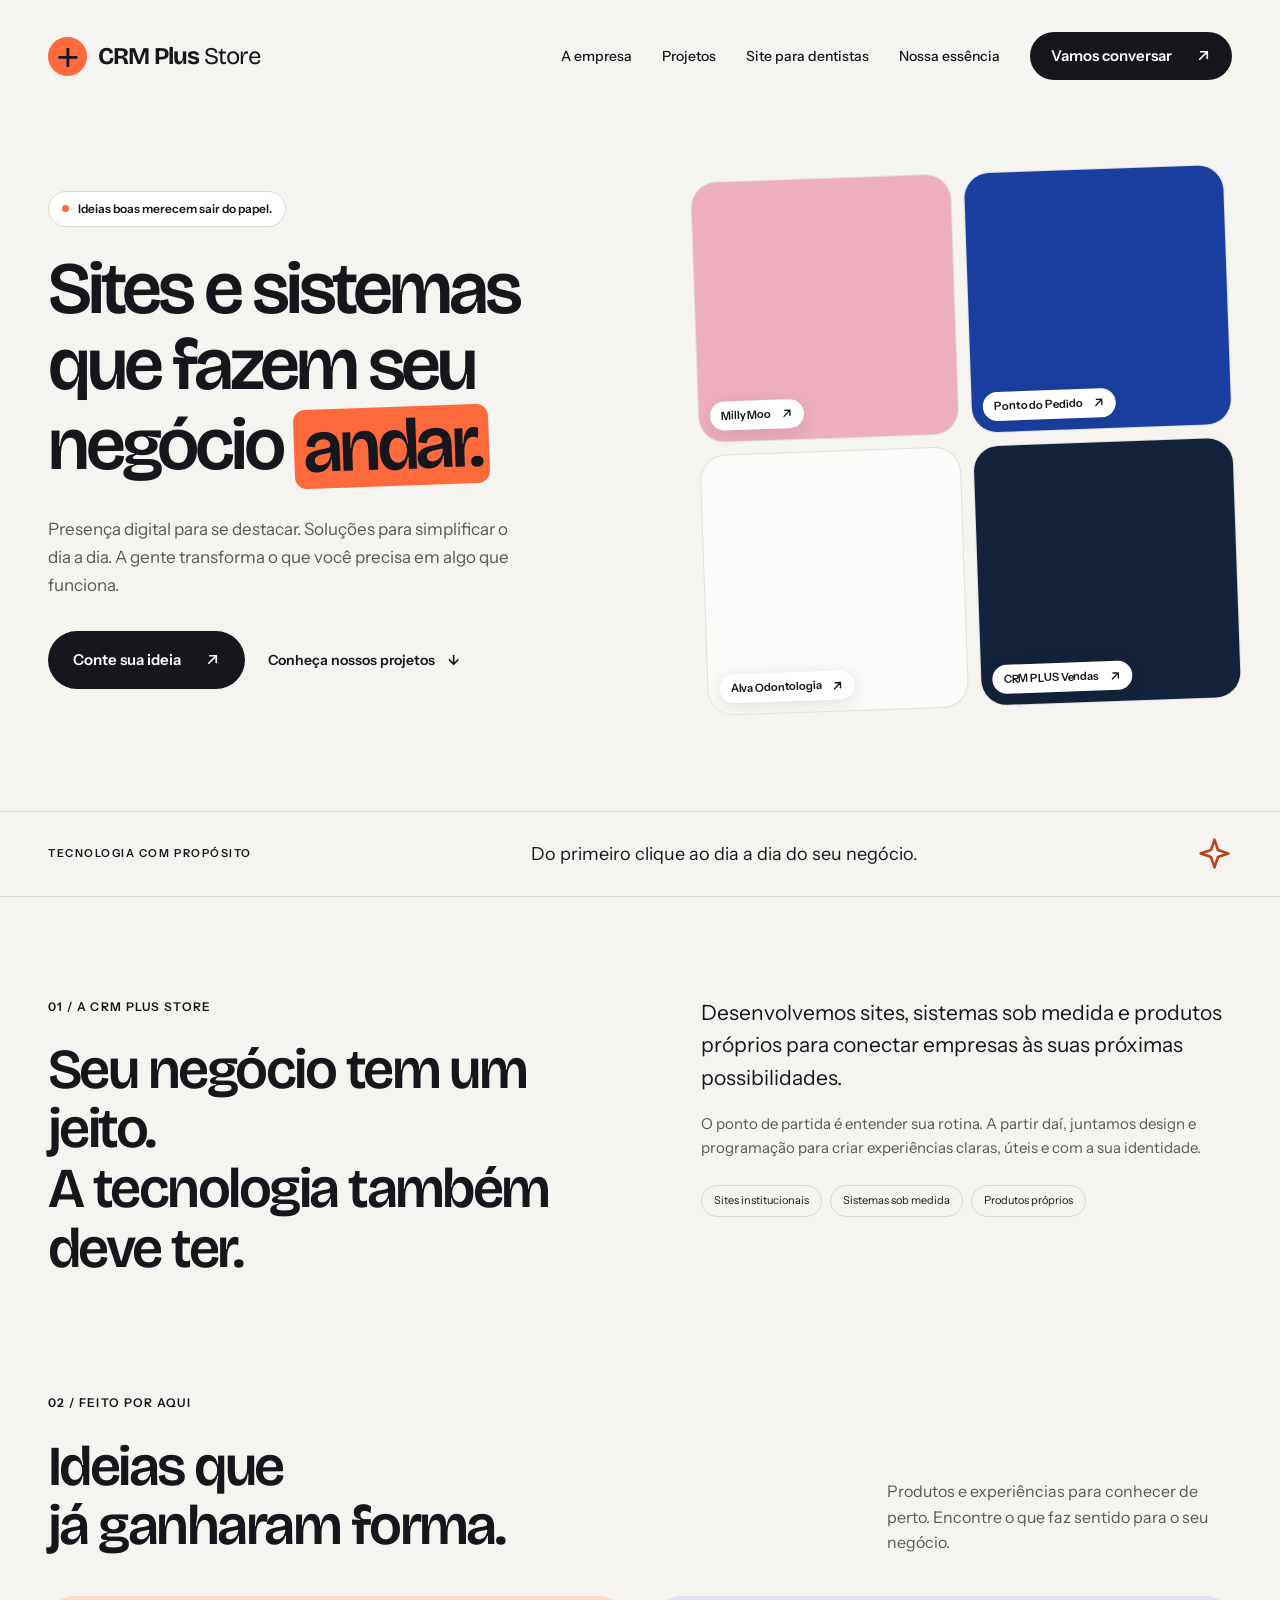
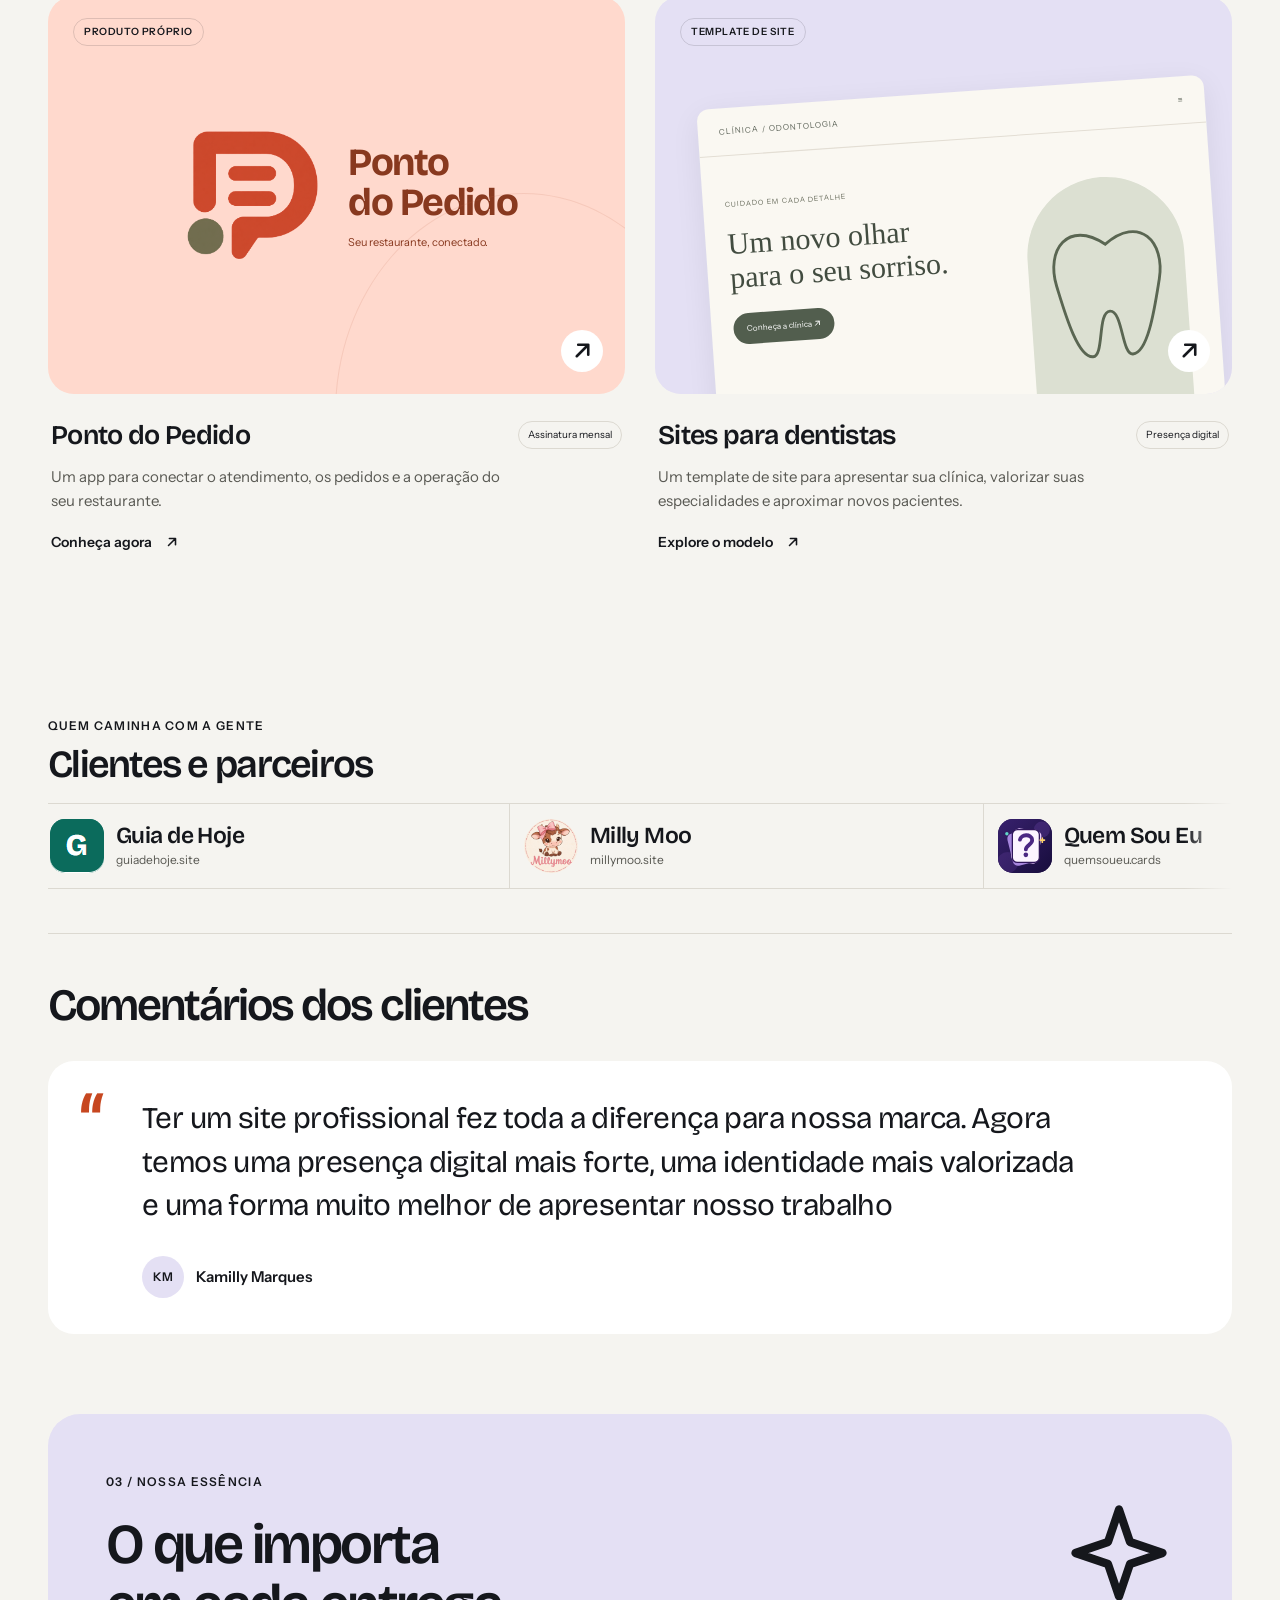
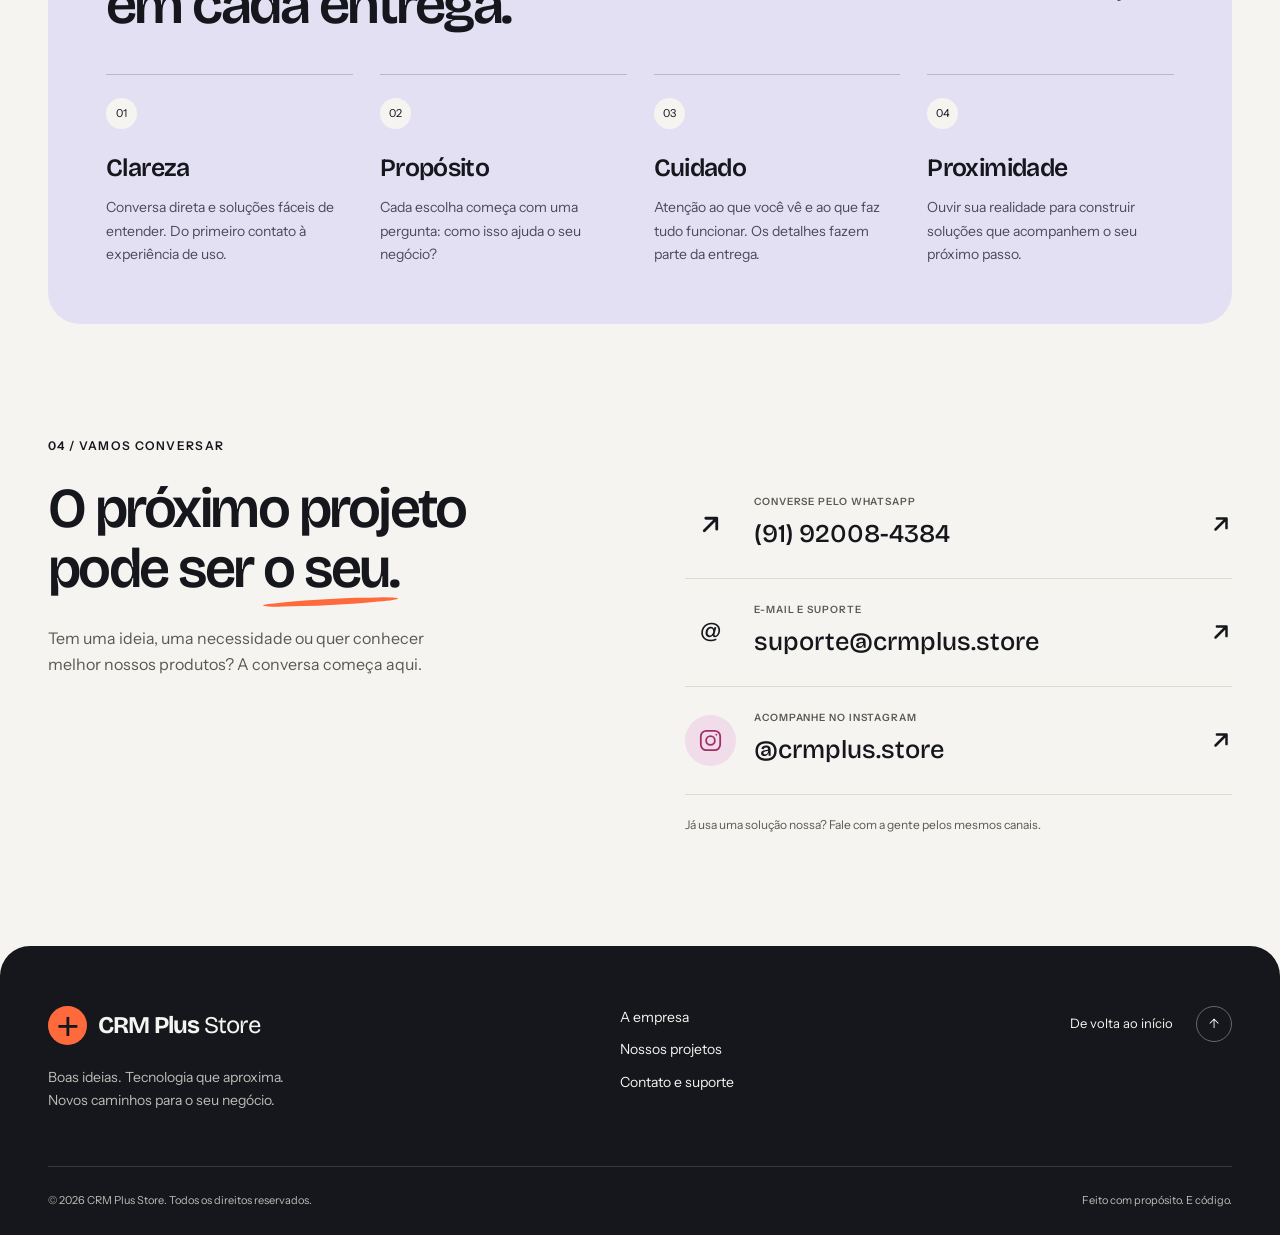
==== commit 298f96af: "seo: ligar página odontológica ao site principal" ====
--- a/index.html
+++ b/index.html
@@ -25,7 +25,7 @@
 </head>
 <body id="topo">
 <a class="skip" href="#principal">Pular para o conteúdo</a>
-<header class="header wrap"><a class="brand" href="#topo" aria-label="CRM Plus Store — início"><span class="brand-mark" aria-hidden="true">+</span><span>CRM Plus <span class="brand-light">Store</span></span></a><button class="menu-toggle" aria-expanded="false" aria-controls="menu">Menu <span aria-hidden="true">+</span></button><nav id="menu" aria-label="Principal"><a href="#sobre">A empresa</a><a href="#projetos">Projetos</a><a href="#valores">Nossa essência</a><a class="button small" href="#contato">Vamos conversar <span aria-hidden="true"><svg class="inline-icon" aria-hidden="true" viewBox="0 0 16 16" focusable="false"><path d="M4 12 12 4M5 4h7v7"/></svg></span></a></nav></header>
+<header class="header wrap"><a class="brand" href="#topo" aria-label="CRM Plus Store — início"><span class="brand-mark" aria-hidden="true">+</span><span>CRM Plus <span class="brand-light">Store</span></span></a><button class="menu-toggle" aria-expanded="false" aria-controls="menu">Menu <span aria-hidden="true">+</span></button><nav id="menu" aria-label="Principal"><a href="#sobre">A empresa</a><a href="#projetos">Projetos</a><a href="/site-para-clinica-odontologica">Site para dentistas</a><a href="#valores">Nossa essência</a><a class="button small" href="#contato">Vamos conversar <span aria-hidden="true"><svg class="inline-icon" aria-hidden="true" viewBox="0 0 16 16" focusable="false"><path d="M4 12 12 4M5 4h7v7"/></svg></span></a></nav></header>
 <main id="principal">
 <section class="hero wrap" aria-labelledby="hero-title"><div class="hero-copy"><span class="eyebrow pill"><i></i> Ideias boas merecem sair do papel.</span><h1 id="hero-title">Sites e sistemas que fazem seu negócio <span class="highlight">andar.</span></h1><p>Presença digital para se destacar. Soluções para simplificar o dia a dia. A gente transforma o que você precisa em algo que funciona.</p><div class="actions"><a class="button" href="https://wa.me/5591920084384?text=Ol%C3%A1!%20Quero%20conversar%20sobre%20um%20projeto." target="_blank" rel="noopener noreferrer">Conte sua ideia <span aria-hidden="true"><svg class="inline-icon" aria-hidden="true" viewBox="0 0 16 16" focusable="false"><path d="M4 12 12 4M5 4h7v7"/></svg></span></a><a class="text-link" href="#projetos">Conheça nossos projetos <span aria-hidden="true">↓</span></a></div></div>
 <div class="hero-art" aria-label="Prévias atualizadas dos projetos da CRM Plus Store">
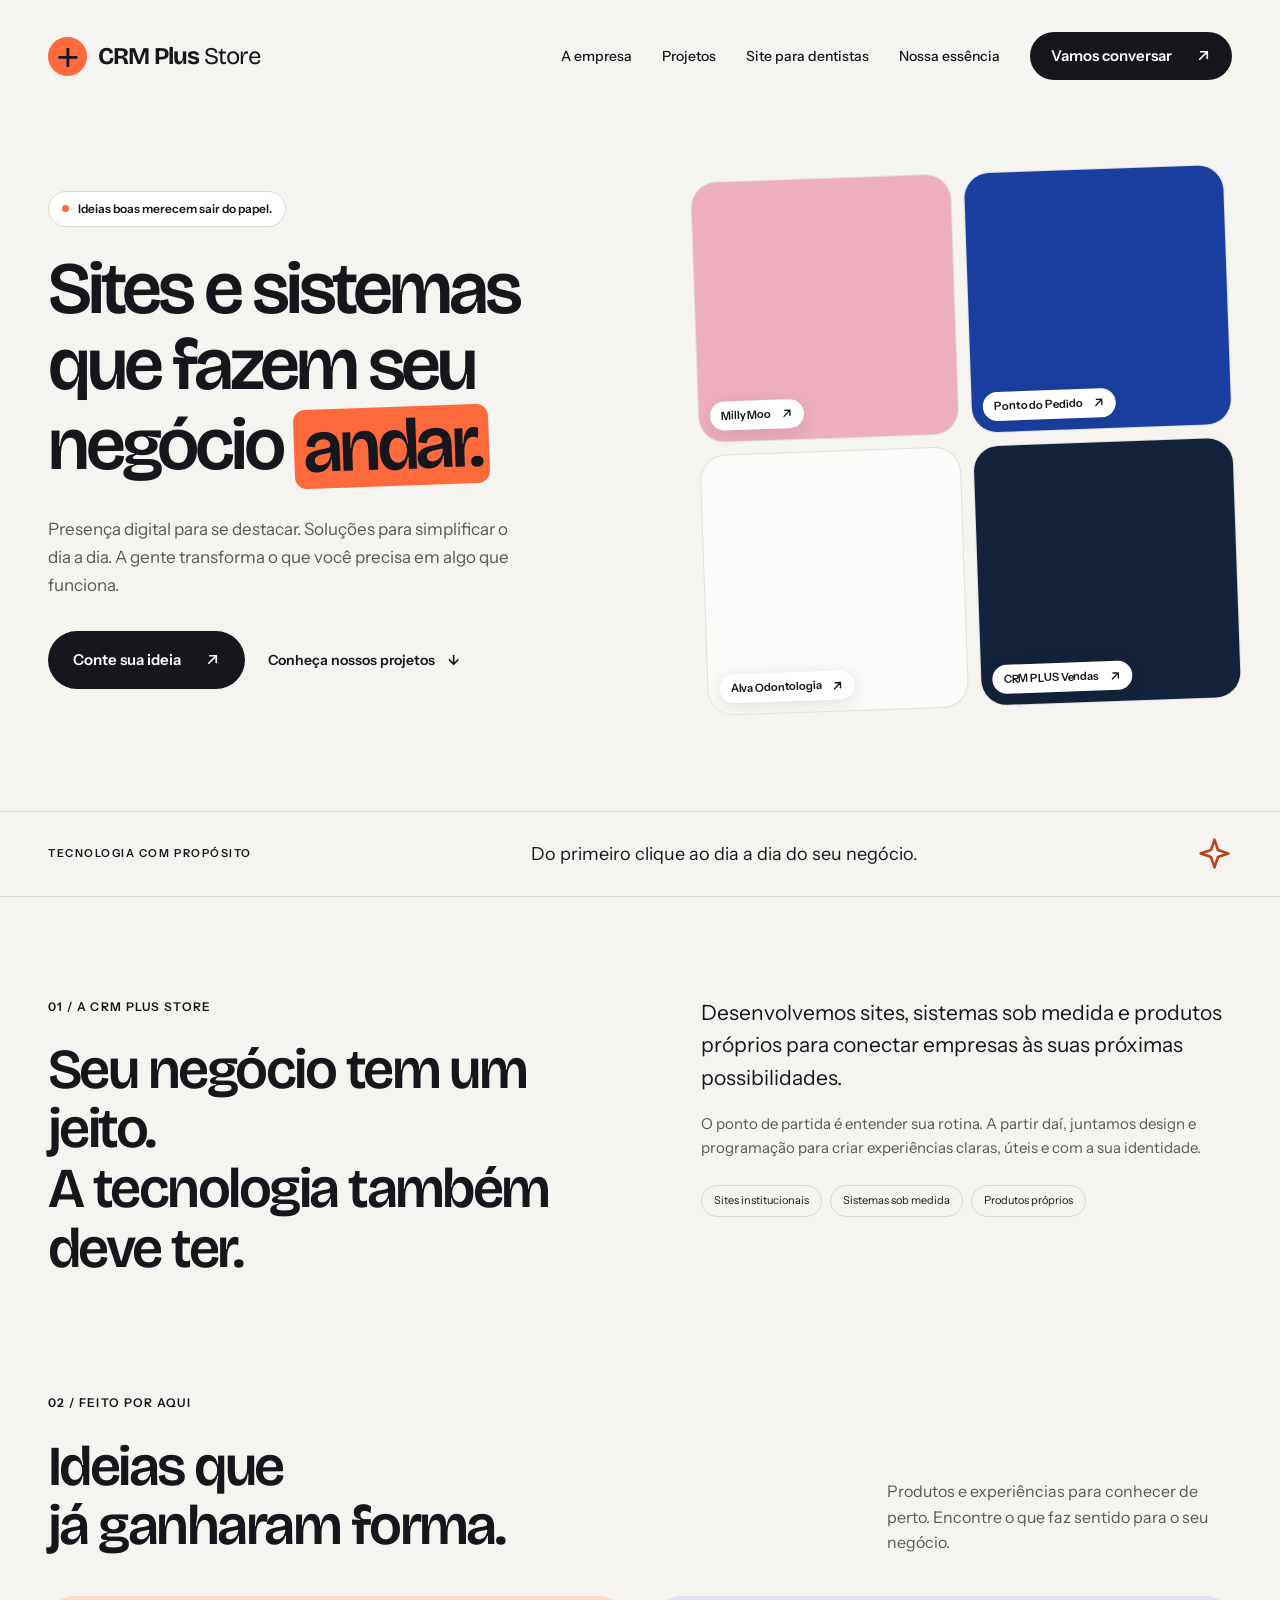
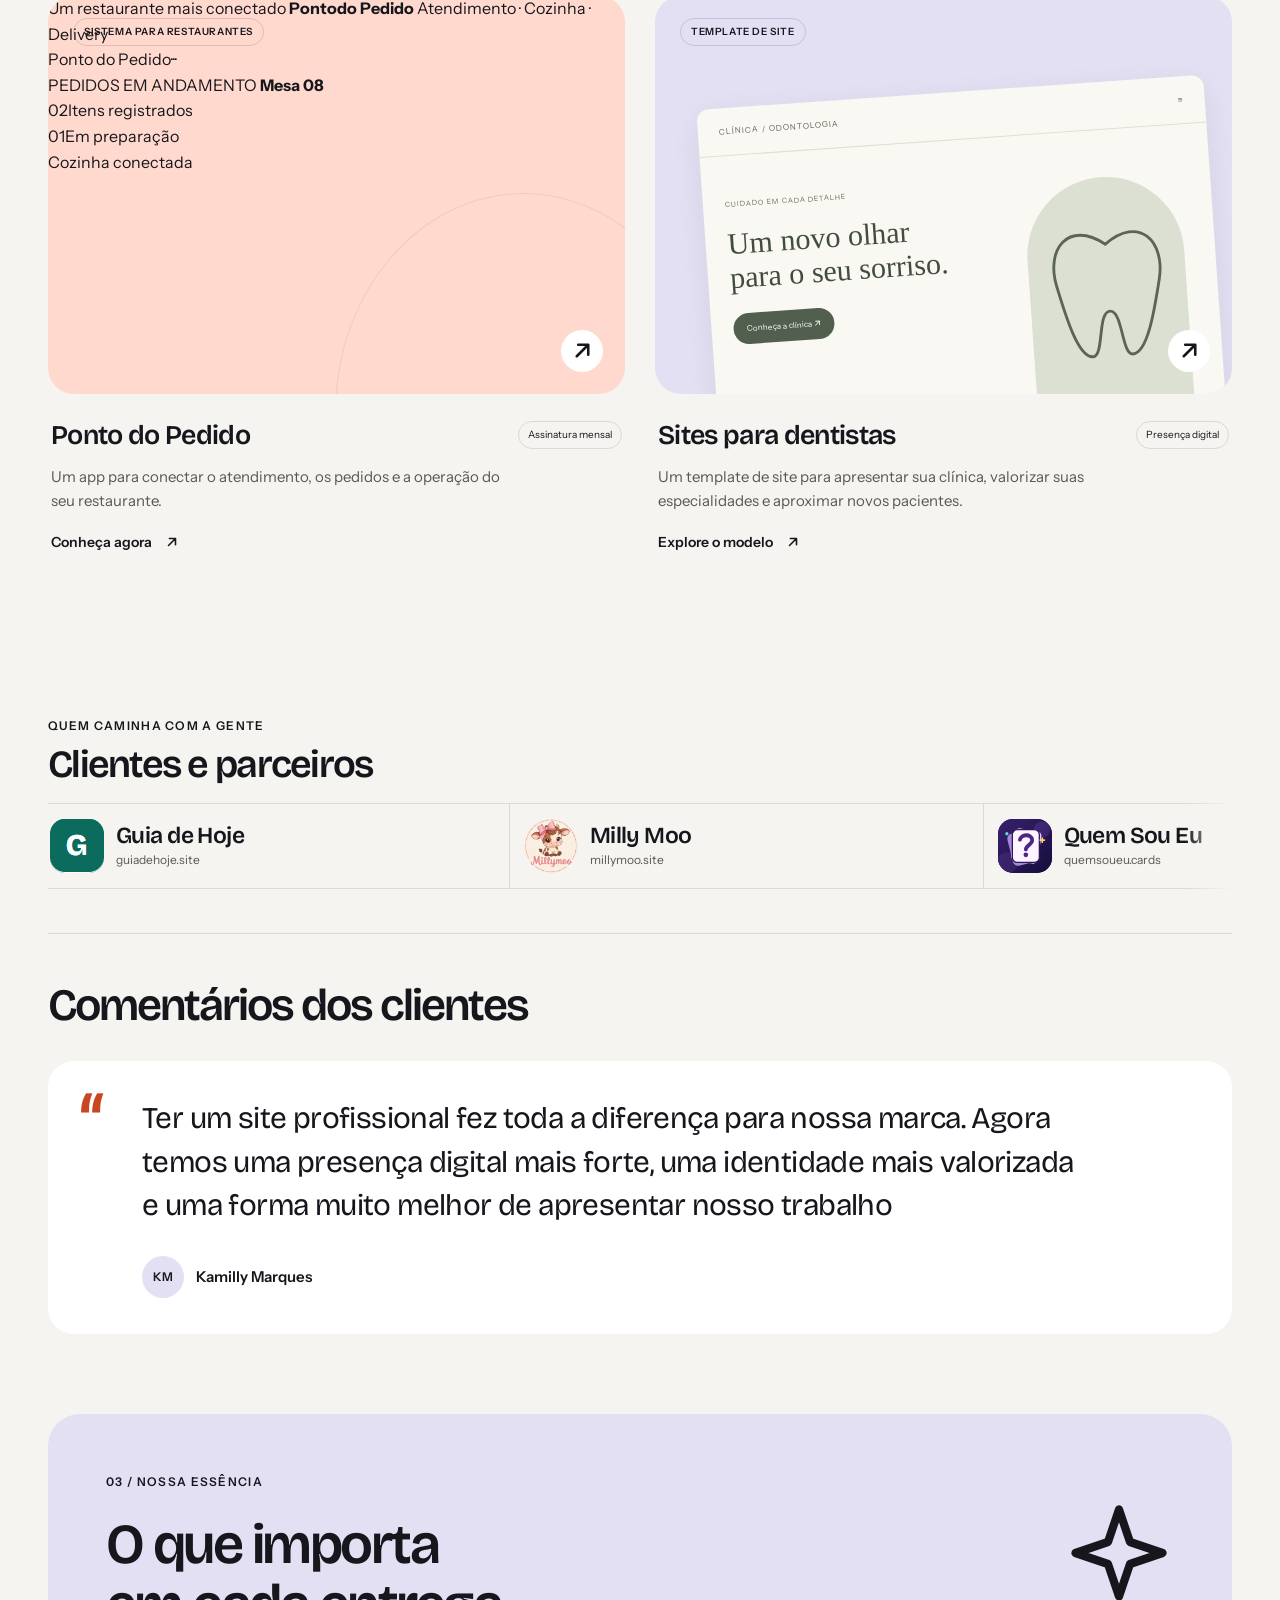
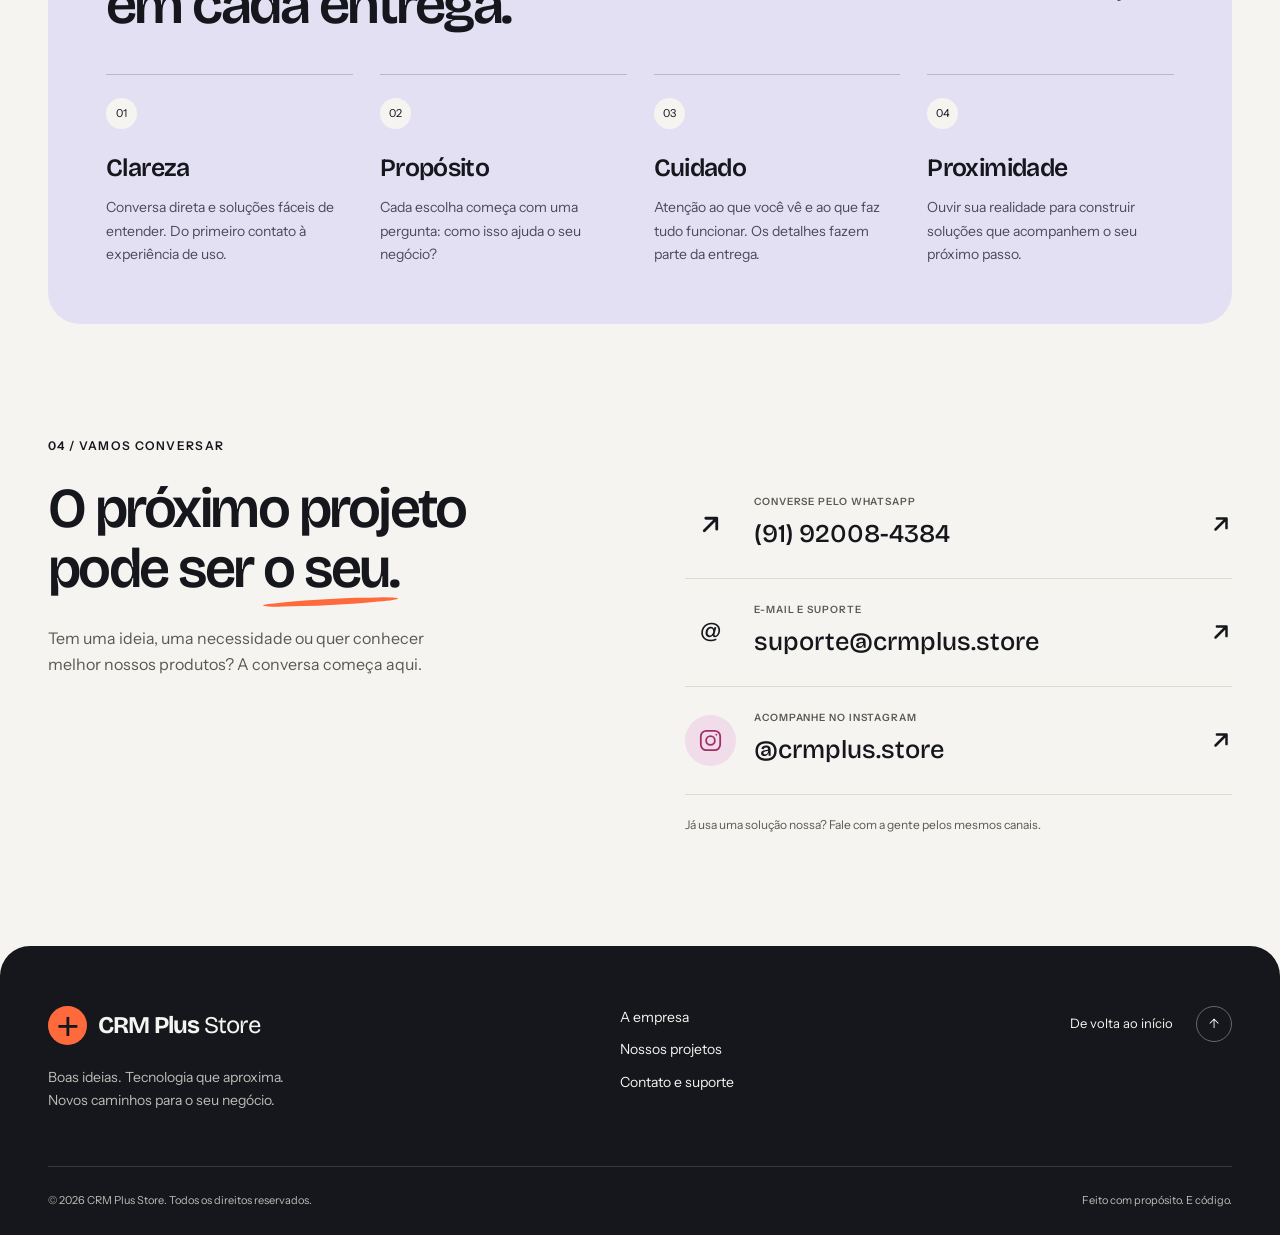
==== commit fc0f1144: "Refaz visual do Ponto do Pedido na vitrine sem imagem quebrada" ====
--- a/index.html
+++ b/index.html
@@ -35,11 +35,11 @@
 </div>
 <div class="showcase-tile showcase-pedido" aria-label="Ponto do Pedido">
 <iframe class="showcase-frame" src="https://pontodopedido.vercel.app/" title="Prévia ao vivo de Ponto do Pedido" aria-hidden="true" tabindex="-1" width="390" height="760" loading="eager" sandbox="allow-scripts allow-same-origin" referrerpolicy="strict-origin-when-cross-origin"></iframe>
-<a class="showcase-hitarea" href="https://pontodopedido.vercel.app/" target="_blank" rel="noopener noreferrer" aria-label="Abrir Ponto do Pedido em nova aba"><span class="showcase-caption">Ponto do Pedido <svg class="inline-icon" aria-hidden="true" viewBox="0 0 16 16" focusable="false"><path d="M4 12 12 4M5 4h7v7"/></svg></span></a>
+<a class="showcase-hitarea" href="/sistema-para-restaurantes" aria-label="Conhecer o sistema para restaurantes Ponto do Pedido"><span class="showcase-caption">Ponto do Pedido <svg class="inline-icon" aria-hidden="true" viewBox="0 0 16 16" focusable="false"><path d="M4 12 12 4M5 4h7v7"/></svg></span></a>
 </div>
 <div class="showcase-tile showcase-alva" aria-label="Alva Odontologia">
 <iframe class="showcase-frame" src="https://site-dentista-peach.vercel.app/" title="Prévia ao vivo de Alva Odontologia" aria-hidden="true" tabindex="-1" width="390" height="760" loading="eager" sandbox="allow-scripts allow-same-origin" referrerpolicy="strict-origin-when-cross-origin"></iframe>
-<a class="showcase-hitarea" href="https://site-dentista-peach.vercel.app/" target="_blank" rel="noopener noreferrer" aria-label="Abrir Alva Odontologia em nova aba"><span class="showcase-caption">Alva Odontologia <svg class="inline-icon" aria-hidden="true" viewBox="0 0 16 16" focusable="false"><path d="M4 12 12 4M5 4h7v7"/></svg></span></a>
+<a class="showcase-hitarea" href="/site-para-clinica-odontologica" aria-label="Conhecer o site para clínicas odontológicas"><span class="showcase-caption">Alva Odontologia <svg class="inline-icon" aria-hidden="true" viewBox="0 0 16 16" focusable="false"><path d="M4 12 12 4M5 4h7v7"/></svg></span></a>
 </div>
 <div class="showcase-tile showcase-vendas" aria-label="CRM PLUS Vendas">
 <iframe class="showcase-frame" src="https://crmplus-vendas.vercel.app/" title="Prévia ao vivo de CRM PLUS Vendas" aria-hidden="true" tabindex="-1" width="390" height="760" loading="eager" sandbox="allow-scripts allow-same-origin" referrerpolicy="strict-origin-when-cross-origin"></iframe>
@@ -50,8 +50,26 @@
 <div class="intro-strip"><div class="wrap"><span>TECNOLOGIA COM PROPÓSITO</span><p>Do primeiro clique ao dia a dia do seu negócio.</p><span class="strip-plus" aria-hidden="true"><svg class="inline-icon" aria-hidden="true" viewBox="0 0 24 24" focusable="false"><path d="M12 2.5 14.4 9.6 21.5 12l-7.1 2.4L12 21.5l-2.4-7.1L2.5 12l7.1-2.4L12 2.5Z"/></svg></span></div></div>
 <section id="sobre" class="about wrap section"><div><span class="eyebrow">01 / A CRM Plus Store</span><h2>Seu negócio tem um jeito.<br>A tecnologia também deve ter.</h2></div><div class="about-copy"><p>Desenvolvemos sites, sistemas sob medida e produtos próprios para conectar empresas às suas próximas possibilidades.</p><p>O ponto de partida é entender sua rotina. A partir daí, juntamos design e programação para criar experiências claras, úteis e com a sua identidade.</p><div class="service-tags"><span>Sites institucionais</span><span>Sistemas sob medida</span><span>Produtos próprios</span></div></div></section>
 <section id="projetos" class="projects wrap section"><div class="section-heading"><div><span class="eyebrow">02 / Feito por aqui</span><h2>Ideias que<br>já ganharam forma.</h2></div><p>Produtos e experiências para conhecer de perto. Encontre o que faz sentido para o seu negócio.</p></div>
-<div class="project-grid"><article class="project"><a class="project-visual restaurant" href="https://pontodopedido.vercel.app/" target="_blank" rel="noopener noreferrer" aria-label="Conhecer Ponto do Pedido, abre em nova aba"><span class="project-tag">PRODUTO PRÓPRIO</span><div class="restaurant-brand"><img src="assets/ponto-do-pedido.png" alt="" width="1280" height="1280" loading="lazy"><span>Ponto<br>do Pedido<span class="restaurant-sub">Seu restaurante, conectado.</span></span></div><span class="round-arrow" aria-hidden="true"><svg class="inline-icon" aria-hidden="true" viewBox="0 0 16 16" focusable="false"><path d="M4 12 12 4M5 4h7v7"/></svg></span></a><div class="project-copy"><div class="project-heading"><h3>Ponto do Pedido</h3><span class="category">Assinatura mensal</span></div><p>Um app para conectar o atendimento, os pedidos e a operação do seu restaurante.</p><a class="text-link" href="https://pontodopedido.vercel.app/" target="_blank" rel="noopener noreferrer">Conheça agora <span aria-hidden="true"><svg class="inline-icon" aria-hidden="true" viewBox="0 0 16 16" focusable="false"><path d="M4 12 12 4M5 4h7v7"/></svg></span></a></div></article>
-<article class="project"><a class="project-visual dentistry" href="https://site-dentista-peach.vercel.app/" target="_blank" rel="noopener noreferrer" aria-label="Ver template de site odontológico, abre em nova aba"><span class="project-tag">TEMPLATE DE SITE</span><div class="dental-window" aria-hidden="true"><div class="window-top"><span>CLÍNICA / ODONTOLOGIA</span><span>≡</span></div><div class="dental-body"><small>CUIDADO EM CADA DETALHE</small><strong>Um novo olhar<br>para o seu sorriso.</strong><span class="mini-button">Conheça a clínica <svg class="inline-icon" aria-hidden="true" viewBox="0 0 16 16" focusable="false"><path d="M4 12 12 4M5 4h7v7"/></svg></span></div><div class="dental-arch"><svg viewBox="0 0 100 120" fill="none"><path d="M50 24C25 5 8 25 14 51c4 17 11 51 22 51 8 0 5-31 14-31s6 31 14 31c11 0 18-34 22-51C92 25 75 5 50 24Z" stroke="currentColor" stroke-width="2"/></svg></div></div><span class="round-arrow" aria-hidden="true"><svg class="inline-icon" aria-hidden="true" viewBox="0 0 16 16" focusable="false"><path d="M4 12 12 4M5 4h7v7"/></svg></span></a><div class="project-copy"><div class="project-heading"><h3>Sites para dentistas</h3><span class="category">Presença digital</span></div><p>Um template de site para apresentar sua clínica, valorizar suas especialidades e aproximar novos pacientes.</p><a class="text-link" href="https://site-dentista-peach.vercel.app/" target="_blank" rel="noopener noreferrer">Explore o modelo <span aria-hidden="true"><svg class="inline-icon" aria-hidden="true" viewBox="0 0 16 16" focusable="false"><path d="M4 12 12 4M5 4h7v7"/></svg></span></a></div></article></div>
+<div class="project-grid"><article class="project"><a class="project-visual restaurant" href="/sistema-para-restaurantes" aria-label="Conhecer o sistema para restaurantes Ponto do Pedido"><span class="project-tag">SISTEMA PARA RESTAURANTES</span>
+<div class="restaurant-art" aria-hidden="true">
+  <div class="restaurant-copy">
+    <span class="restaurant-kicker">Um restaurante mais conectado</span>
+    <strong class="restaurant-title">Ponto<span>do Pedido</span></strong>
+    <span class="restaurant-subtitle">Atendimento · Cozinha · Delivery</span>
+  </div>
+  <div class="restaurant-order">
+    <div class="restaurant-order-top"><span class="restaurant-order-signal"></span><span>Ponto do Pedido</span><span class="restaurant-order-dots">···</span></div>
+    <div class="restaurant-order-body">
+      <span class="restaurant-order-label">PEDIDOS EM ANDAMENTO</span>
+      <strong>Mesa 08</strong>
+      <div class="restaurant-order-item"><span>02</span><span>Itens registrados</span></div>
+      <div class="restaurant-order-item"><span>01</span><span>Em preparação</span></div>
+      <div class="restaurant-order-progress"><span></span><span></span><span></span></div>
+      <div class="restaurant-order-status"><span class="restaurant-order-status-dot"></span> Cozinha conectada</div>
+    </div>
+  </div>
+</div><span class="round-arrow" aria-hidden="true"><svg class="inline-icon" aria-hidden="true" viewBox="0 0 16 16" focusable="false"><path d="M4 12 12 4M5 4h7v7"/></svg></span></a><div class="project-copy"><div class="project-heading"><h3>Ponto do Pedido</h3><span class="category">Assinatura mensal</span></div><p>Um app para conectar o atendimento, os pedidos e a operação do seu restaurante.</p><a class="text-link" href="/sistema-para-restaurantes">Conheça agora <span aria-hidden="true"><svg class="inline-icon" aria-hidden="true" viewBox="0 0 16 16" focusable="false"><path d="M4 12 12 4M5 4h7v7"/></svg></span></a></div></article>
+<article class="project"><a class="project-visual dentistry" href="/site-para-clinica-odontologica" aria-label="Conhecer site para clínicas odontológicas"><span class="project-tag">TEMPLATE DE SITE</span><div class="dental-window" aria-hidden="true"><div class="window-top"><span>CLÍNICA / ODONTOLOGIA</span><span>≡</span></div><div class="dental-body"><small>CUIDADO EM CADA DETALHE</small><strong>Um novo olhar<br>para o seu sorriso.</strong><span class="mini-button">Conheça a clínica <svg class="inline-icon" aria-hidden="true" viewBox="0 0 16 16" focusable="false"><path d="M4 12 12 4M5 4h7v7"/></svg></span></div><div class="dental-arch"><svg viewBox="0 0 100 120" fill="none"><path d="M50 24C25 5 8 25 14 51c4 17 11 51 22 51 8 0 5-31 14-31s6 31 14 31c11 0 18-34 22-51C92 25 75 5 50 24Z" stroke="currentColor" stroke-width="2"/></svg></div></div><span class="round-arrow" aria-hidden="true"><svg class="inline-icon" aria-hidden="true" viewBox="0 0 16 16" focusable="false"><path d="M4 12 12 4M5 4h7v7"/></svg></span></a><div class="project-copy"><div class="project-heading"><h3>Sites para dentistas</h3><span class="category">Presença digital</span></div><p>Um template de site para apresentar sua clínica, valorizar suas especialidades e aproximar novos pacientes.</p><a class="text-link" href="/site-para-clinica-odontologica">Explore o modelo <span aria-hidden="true"><svg class="inline-icon" aria-hidden="true" viewBox="0 0 16 16" focusable="false"><path d="M4 12 12 4M5 4h7v7"/></svg></span></a></div></article></div>
 </section>
 <section id="clientes" class="partners wrap section" aria-labelledby="clientes-title">
 <span class="eyebrow">Quem caminha com a gente</span>
